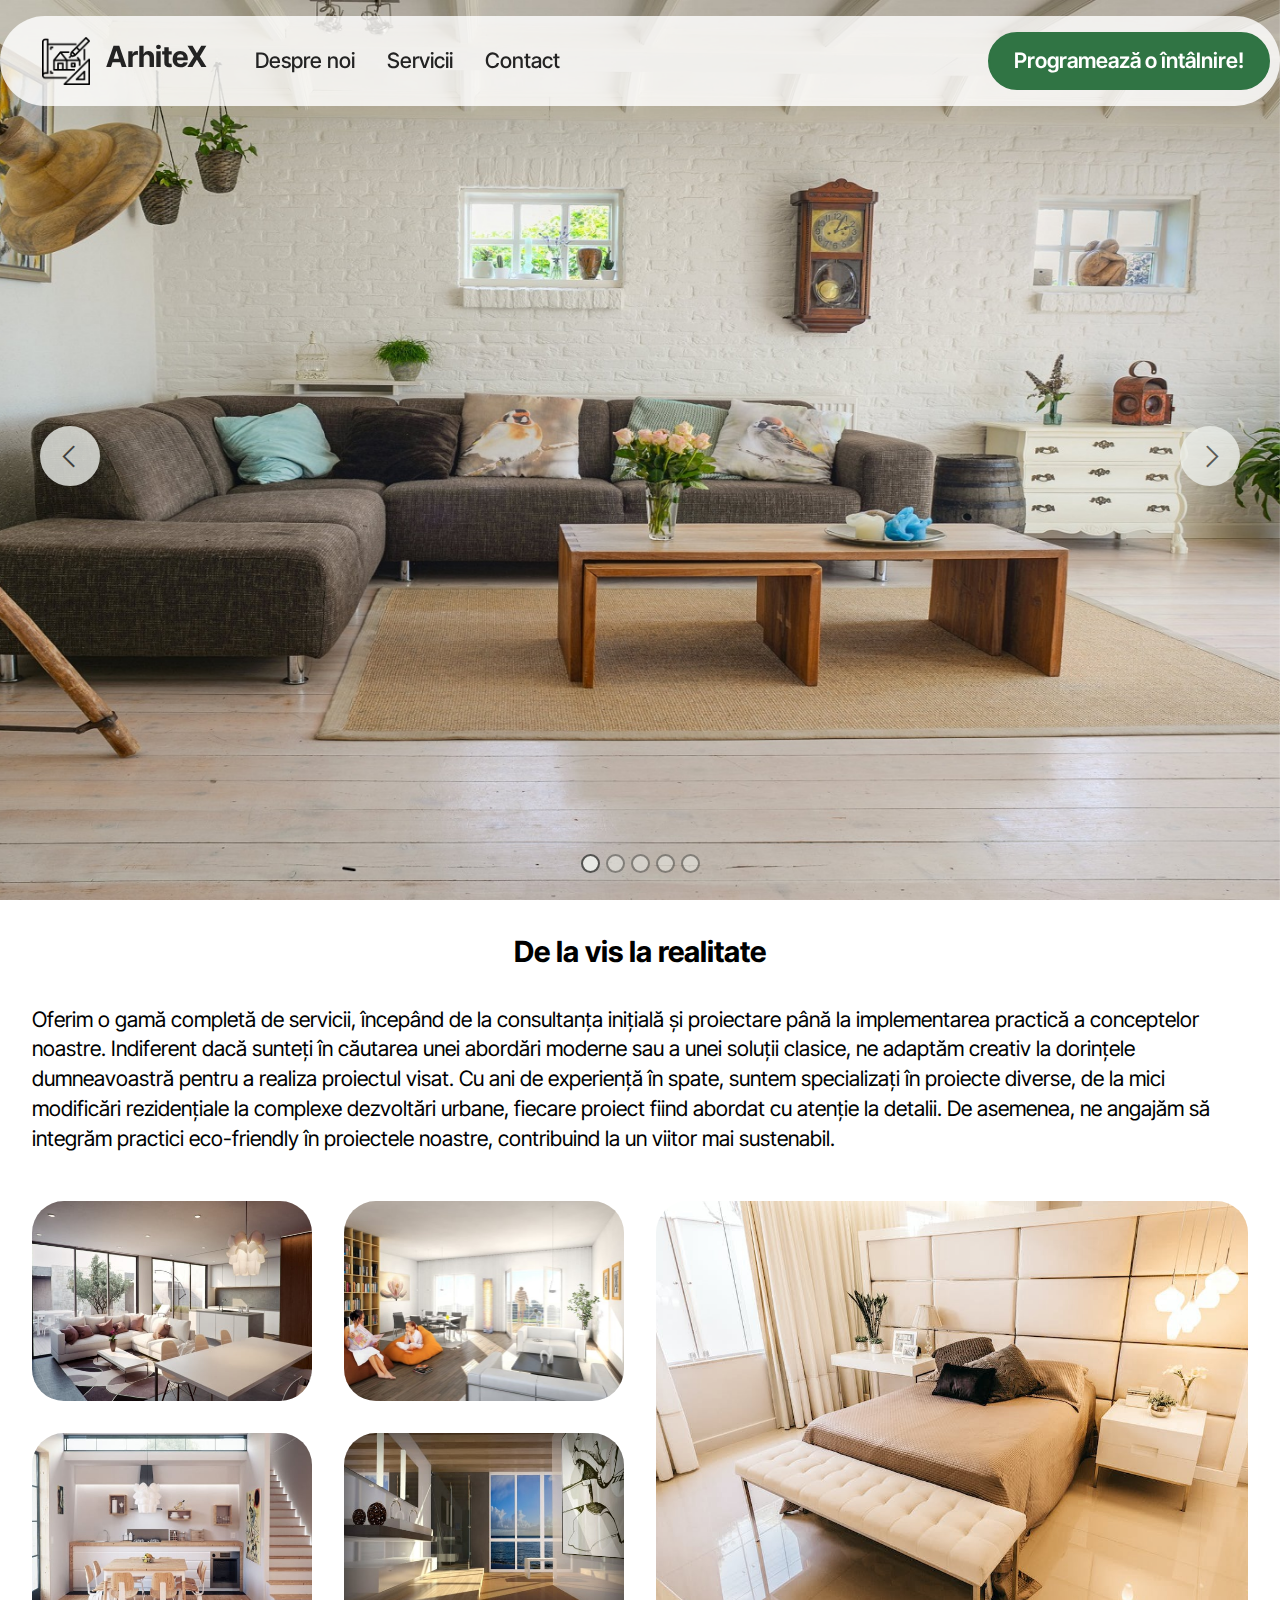
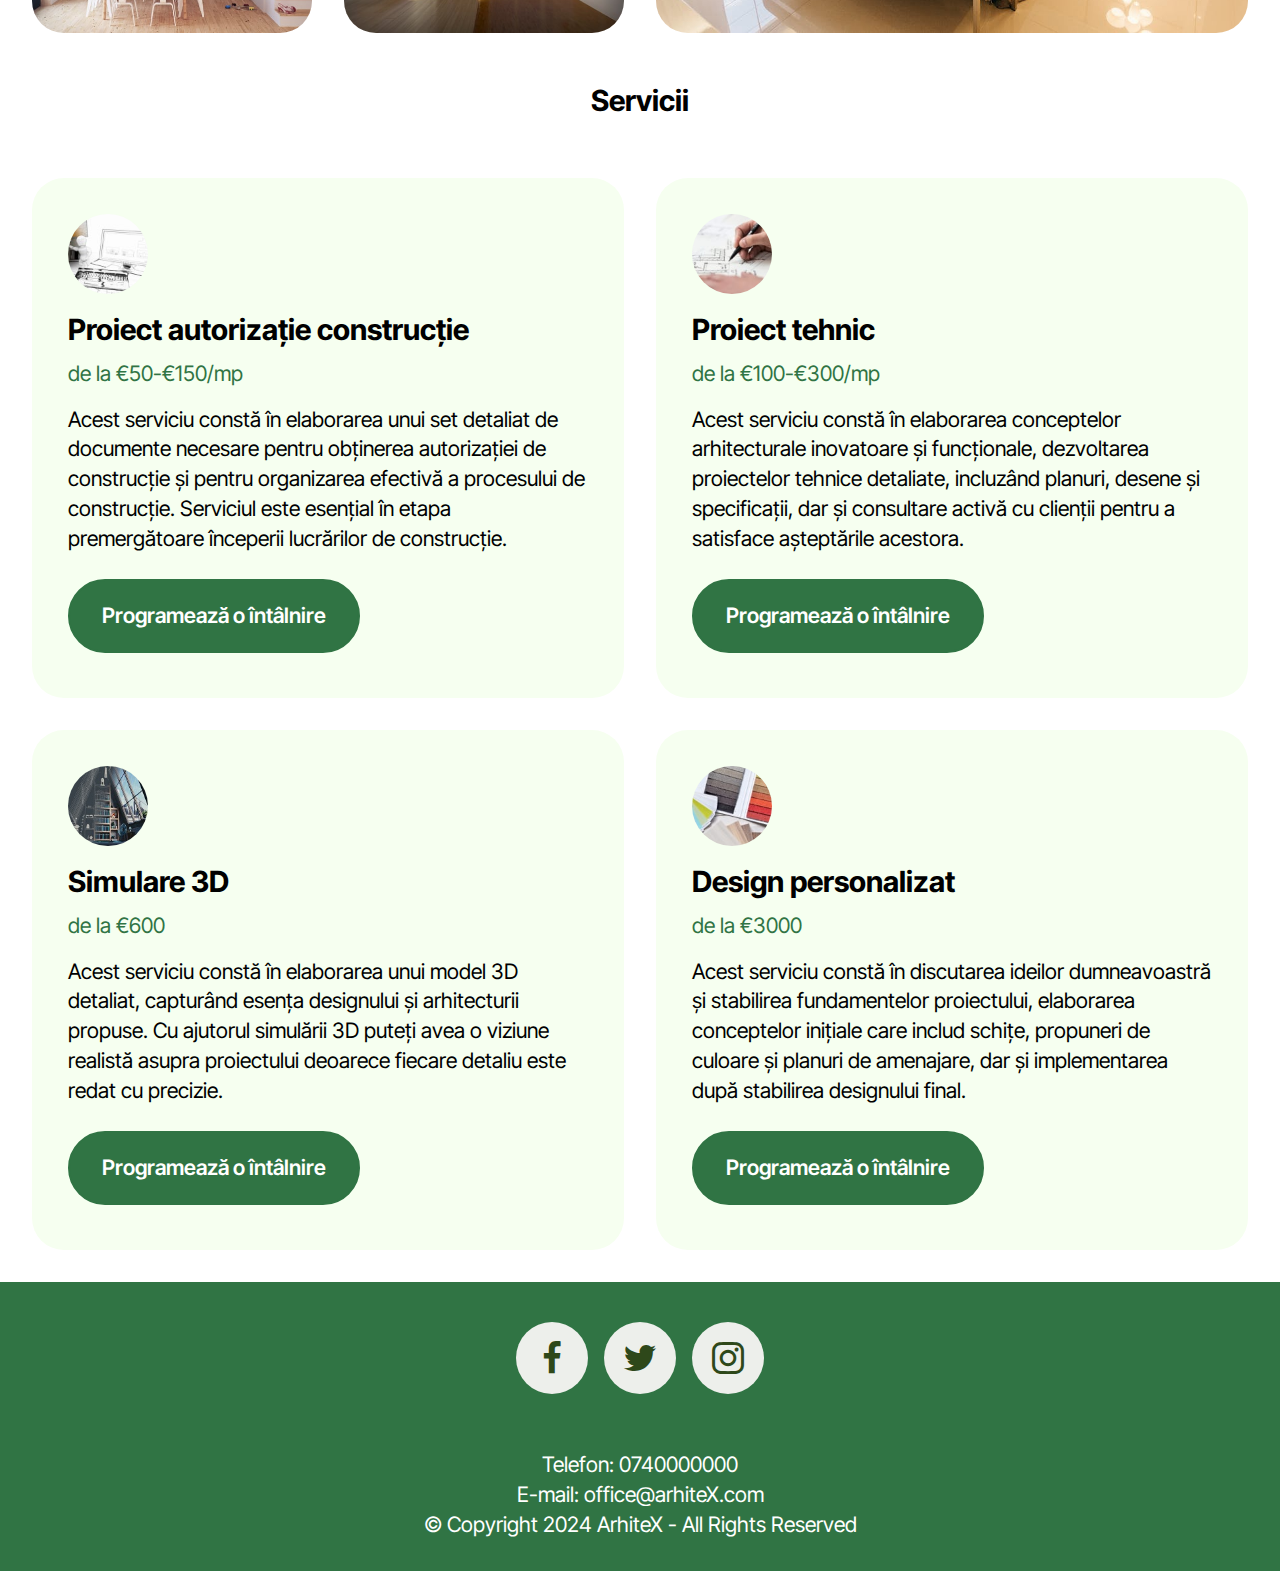
==== page1.html @ 1a8def07 "Prima versiune a site-ului" ====
<!DOCTYPE html>
<html lang="ro">
	<head>
		<meta charset="UTF-8" />
		<meta name="author" content="Păștină Patrisia-Alexia" />
		<meta
			name="keywords"
			content="arhitect, portofoliu profesional, portofoliu"
		/>
		<meta
			name="viewport"
			content="width=device-width, initial-scale=1, minimum-scale=1"
		/>

		<meta
			name="description"
			content="Descoperiți lumea frumuseții și inovației în arhitectură pe Arhitectura dincolo de linii. Explorează proiecte creative, idei inspirate și soluții de design captivante, realizate de arhitectul nostru, Alex Marin. Aici, arhitectura devine artă, iar spațiul devine o experiență. Alăturați-vă comunității noastre de pasionați de design și descoperiți o perspectivă unică asupra formei și funcției în lumea construită."
		/>

		<title>ArhiteX</title>
		<link
			rel="stylesheet"
			href="assets/web/assets/mobirise-icons2/mobirise2.css"
		/>
		<link rel="stylesheet" href="assets/bootstrap/css/bootstrap.min.css" />
		<link rel="stylesheet" href="assets/bootstrap/css/bootstrap-grid.min.css" />
		<link
			rel="stylesheet"
			href="assets/bootstrap/css/bootstrap-reboot.min.css"
		/>
		<link rel="stylesheet" href="assets/dropdown/css/style.css" />
		<link rel="stylesheet" href="assets/socicon/css/styles.css" />
		<link rel="stylesheet" href="assets/theme/css/style.css" />
		<link
			rel="preload"
			href="https://fonts.googleapis.com/css?family=Inter+Tight:100,200,300,400,500,600,700,800,900,100i,200i,300i,400i,500i,600i,700i,800i,900i&display=swap"
			as="style"
			onload="this.onload=null;this.rel='stylesheet'"
		/>
		<noscript
			><link
				rel="stylesheet"
				href="https://fonts.googleapis.com/css?family=Inter+Tight:100,200,300,400,500,600,700,800,900,100i,200i,300i,400i,500i,600i,700i,800i,900i&display=swap"
		/></noscript>
		<link
			rel="preload"
			as="style"
			href="assets/mobirise/css/mbr-additional.css?v=td6YtO"
		/>
		<link
			rel="stylesheet"
			href="assets/mobirise/css/mbr-additional.css?v=td6YtO"
			type="text/css"
		/>
	</head>
	<body>
		<div data-bs-version="5.1" class="menu menu1 cid-u19GZ7Nw1A" id="menu01-16">
			<nav class="navbar navbar-dropdown navbar-fixed-top navbar-expand-lg">
				<div class="container">
					<div class="navbar-brand">
						<span class="navbar-logo">
							<img
								src="assets/images/logo.png"
								alt="Logo cu o schiță"
								style="height: 3rem"
							/>
						</span>
						<div class="navbar-caption-wrap">
							<h1 class="navbar-caption text-black display-5">ArhiteX</h1>
						</div>
					</div>
					<button
						class="navbar-toggler"
						type="button"
						data-toggle="collapse"
						data-bs-toggle="collapse"
						data-target="#navbarSupportedContent"
						data-bs-target="#navbarSupportedContent"
						aria-expanded="false"
						aria-label="Toggle navigation"
					>
						<span class="hamburger">
							<span></span>
							<span></span>
							<span></span>
							<span></span>
						</span>
					</button>
					<div class="collapse navbar-collapse" id="navbarSupportedContent">
						<ul class="navbar-nav nav-dropdown" data-app-modern-menu="true">
							<li class="nav-item">
								<a
									class="nav-link link text-black text-primary display-4"
									href="index.html"
									aria-expanded="false"
									>Despre noi</a
								>
							</li>
							<li class="nav-item">
								<a
									class="nav-link link text-black text-primary display-4"
									href="page1.html"
									>Servicii</a
								>
							</li>
							<li class="nav-item">
								<a
									class="nav-link link text-black text-primary display-4"
									href="page2.html"
									>Contact</a
								>
							</li>
						</ul>

						<div class="navbar-buttons mbr-section-btn">
							<a class="btn btn-secondary display-4" href="page2.html#form02-1b"
								>Programează o întâlnire!</a
							>
						</div>
					</div>
				</div>
			</nav>
		</div>

		<div
			data-bs-version="5.1"
			class="slider3 cid-u1f6quH3f7 mbr-fullscreen"
			id="slider03-10"
		>
			<div
				class="carousel slide carousel-fade"
				id="u1pXbmtUQF"
				data-interval="6000"
				data-bs-interval="6000"
			>
				<ol class="carousel-indicators">
					<li
						data-slide-to="0"
						data-bs-slide-to="0"
						class="active"
						data-target="#u1pXbmtUQF"
						data-bs-target="#u1pXbmtUQF"
					></li>
					<li
						data-slide-to="1"
						data-bs-slide-to="1"
						data-target="#u1pXbmtUQF"
						data-bs-target="#u1pXbmtUQF"
					></li>
					<li
						data-slide-to="2"
						data-bs-slide-to="2"
						data-target="#u1pXbmtUQF"
						data-bs-target="#u1pXbmtUQF"
					></li>
					<li
						data-slide-to="3"
						data-bs-slide-to="3"
						data-target="#u1pXbmtUQF"
						data-bs-target="#u1pXbmtUQF"
					></li>
					<li
						data-slide-to="4"
						data-bs-slide-to="4"
						data-target="#u1pXbmtUQF"
						data-bs-target="#u1pXbmtUQF"
					></li>
				</ol>
				<div class="carousel-inner">
					<div class="carousel-item slider-image item active">
						<div class="item-wrapper">
							<img
								class="d-block w-100"
								src="assets/images/carusel.jpeg"
								alt="Living cu canapea și masă"
								data-slide-to="0"
								data-bs-slide-to="0"
							/>
						</div>
					</div>
					<div class="carousel-item slider-image item">
						<div class="item-wrapper">
							<img
								class="d-block w-100"
								src="assets/images/carusel1.jpg"
								alt="O cameră de zi cu mobilier de lemn, în stil minimalist"
								data-slide-to="1"
								data-bs-slide-to="1"
							/>
						</div>
					</div>
					<div class="carousel-item slider-image item">
						<div class="item-wrapper">
							<img
								class="d-block w-100"
								src="assets/images/carusel2.jpg"
								alt="O cameră în care este o masă înconjurată de scaune verzi"
								data-slide-to="2"
								data-bs-slide-to="2"
							/>
						</div>
					</div>
					<div class="carousel-item slider-image item">
						<div class="item-wrapper">
							<img
								class="d-block w-100"
								src="assets/images/carusel3.jpg"
								alt="Hol cu parchet din lemn și tablouri pe pereți"
								data-slide-to="3"
								data-bs-slide-to="3"
							/>
						</div>
					</div>
					<div class="carousel-item slider-image item">
						<div class="item-wrapper">
							<img
								class="d-block w-100"
								src="assets/images/carusel4.jpg"
								alt="Baie în stil minimalist cu cadă"
								data-slide-to="4"
								data-bs-slide-to="4"
							/>
						</div>
					</div>
				</div>
				<a
					class="carousel-control carousel-control-prev"
					role="button"
					data-slide="prev"
					data-bs-slide="prev"
					href="#u1pXbmtUQF"
				>
					<span
						class="mobi-mbri mobi-mbri-arrow-prev"
						aria-hidden="true"
					></span>
					<span class="sr-only visually-hidden">Previous</span>
				</a>
				<a
					class="carousel-control carousel-control-next"
					role="button"
					data-slide="next"
					data-bs-slide="next"
					href="#u1pXbmtUQF"
				>
					<span
						class="mobi-mbri mobi-mbri-arrow-next"
						aria-hidden="true"
					></span>
					<span class="sr-only visually-hidden">Next</span>
				</a>
			</div>
		</div>

		<section
			data-bs-version="5.1"
			class="article12 cid-u1h6NCMpJU"
			id="article12-12"
		>
			<div class="container">
				<div class="row justify-content-center">
					<div class="col-md-12 col-lg-12">
						<h2 class="mbr-section-title mbr-fonts-style mb-4 mt-0 display-5">
							<strong>De la vis la realitate</strong>
						</h2>

						<p class="mbr-text mbr-fonts-style display-7">
							Oferim o gamă completă de servicii, începând de la consultanța
							inițială și proiectare până la implementarea practică a
							conceptelor noastre. Indiferent dacă sunteți în căutarea unei
							abordări moderne sau a unei soluții clasice, ne adaptăm creativ la
							dorințele dumneavoastră pentru a realiza proiectul visat. Cu ani
							de experiență în spate, suntem specializați în proiecte diverse,
							de la mici modificări rezidențiale la complexe dezvoltări urbane,
							fiecare proiect fiind abordat cu atenție la detalii. De asemenea,
							ne angajăm să integrăm practici eco-friendly în proiectele
							noastre, contribuind la un viitor mai sustenabil.
						</p>
					</div>
				</div>
			</div>
		</section>

		<div
			data-bs-version="5.1"
			class="gallery05 cid-u1hCOB13tk"
			id="gallery05-1d"
		>
			<div class="container">
				<div class="row justify-content-center blockContent">
					<div class="col-12 col-lg-6">
						<div class="row">
							<div class="col-xs-12 col-sm-12 col-md-6 col-lg-6 active">
								<div class="item-wrapper">
									<div class="item-img">
										<img
											src="assets/images/galerie.jpg"
											alt="Living cu bucătărie open space, cu canapea în centru și geamuri mari"
											data-slide-to="0"
											data-bs-slide-to="0"
											class="smallImage"
										/>
									</div>
								</div>
							</div>
							<div class="col-md-6 col-xs-12 col-sm-12 col-lg-6">
								<div class="item-wrapper">
									<div class="item-img">
										<img
											src="assets/images/galerie1.jpg"
											alt="Cameră de zi cu canapea și bibliotecă"
											data-slide-to="1"
											data-bs-slide-to="1"
											class="smallImage"
										/>
									</div>
								</div>
							</div>
							<div class="col-xs-12 col-sm-12 col-md-6 col-lg-6">
								<div class="item-wrapper">
									<div class="item-img">
										<img
											src="assets/images/galerie2.jpg"
											alt="Bucătărie preponderentă din lemn, cu o masă în mijloc"
											data-slide-to="2"
											data-bs-slide-to="2"
											class="smallImage"
										/>
									</div>
								</div>
							</div>
							<div class="col-xs-12 col-sm-12 col-md-6 col-lg-6">
								<div class="item-wrapper">
									<div class="item-img">
										<img
											src="assets/images/galerie3.jpg"
											alt="Baie cu 2 chiuvete, duș și tablou pe perete"
											data-slide-to="3"
											data-bs-slide-to="3"
											class="smallImage"
										/>
									</div>
								</div>
							</div>
						</div>
					</div>
					<div class="col-12 col-lg-6">
						<div class="item-wrapper">
							<div class="item-img">
								<img
									class="w-100 largeImage"
									src="assets/images/galerie4.jpg"
									alt="Dormitor cu pat matrimonial, noptiere și banchetă"
									data-slide-to="3"
									data-bs-slide-to="3"
								/>
							</div>
						</div>
					</div>
				</div>
			</div>
		</div>

		<section
			data-bs-version="5.1"
			class="features026 cid-u1f7ZCguGO"
			id="features026-11"
		>
			<div class="container">
				<div class="row mb-5 justify-content-center">
					<div class="col-12 mb-0 content-head">
						<h2
							class="mbr-section-title mbr-fonts-style align-center display-5"
						>
							<strong>Servicii</strong>
						</h2>
					</div>
				</div>
				<div class="row">
					<div
						class="item features-without-image col-12 col-md-6 col-lg-6 item-mb"
					>
						<div class="item-wrapper">
							<div class="card-box align-left">
								<div class="img-wrapper mb-3">
									<img src="assets/images/servicii.jpg" alt="O schiță 3D" />
								</div>
								<h3 class="card-title mbr-fonts-style display-5">
									<strong>Proiect autorizație construcție</strong>
								</h3>
								<p class="price mbr-fonts-style display-7">de la €50-€150/mp</p>
								<p class="card-text mbr-fonts-style display-7">
									Acest serviciu constă în elaborarea unui set detaliat de
									documente necesare pentru obținerea autorizației de
									construcție și pentru organizarea efectivă a procesului de
									construcție. Serviciul este esențial în etapa premergătoare
									începerii lucrărilor de construcție.
								</p>
								<div class="mbr-section-btn mt-auto">
									<a
										class="btn btn-lg btn-secondary display-7"
										href="page2.html#form02-1b"
										>Programează o întâlnire</a
									>
								</div>
							</div>
						</div>
					</div>
					<div
						class="item features-without-image col-12 col-md-6 col-lg-6 item-mb"
					>
						<div class="item-wrapper">
							<div class="card-box align-left">
								<div class="img-wrapper mb-3">
									<img
										src="assets/images/servicii1.jpg"
										alt="Un desen arhitectural"
									/>
								</div>
								<h3 class="card-title mbr-fonts-style display-5">
									<strong>Proiect tehnic</strong>
								</h3>
								<p class="price mbr-fonts-style display-7">
									de la €100-€300/mp
								</p>
								<p class="card-text mbr-fonts-style display-7">
									Acest serviciu constă în elaborarea conceptelor arhitecturale
									inovatoare și funcționale, dezvoltarea proiectelor tehnice
									detaliate, incluzând planuri, desene și specificații, dar și
									consultare activă cu clienții pentru a satisface așteptările
									acestora.
								</p>
								<div class="mbr-section-btn mt-auto">
									<a
										class="btn btn-lg btn-secondary display-7"
										href="page2.html#form02-1b"
										>Programează o întâlnire</a
									>
								</div>
							</div>
						</div>
					</div>
					<div
						class="item features-without-image col-12 col-md-6 col-lg-6 item-mb"
					>
						<div class="item-wrapper">
							<div class="card-box align-left">
								<div class="img-wrapper mb-3">
									<img
										src="assets/images/servicii2.jpg"
										alt="Cameră proiectată 3D"
									/>
								</div>
								<h3 class="card-title mbr-fonts-style display-5">
									<strong>Simulare 3D</strong>
								</h3>
								<p class="price mbr-fonts-style display-7">de la €600</p>
								<p class="card-text mbr-fonts-style display-7">
									Acest serviciu constă în elaborarea unui model 3D detaliat,
									capturând esența designului și arhitecturii propuse. Cu
									ajutorul simulării 3D puteți avea o viziune realistă asupra
									proiectului deoarece fiecare detaliu este redat cu precizie.
								</p>
								<div class="mbr-section-btn mt-auto">
									<a
										class="btn btn-lg btn-secondary display-7"
										href="page2.html#form02-1b"
										>Programează o întâlnire</a
									>
								</div>
							</div>
						</div>
					</div>
					<div
						class="item features-without-image col-12 col-md-6 col-lg-6 item-mb"
					>
						<div class="item-wrapper">
							<div class="card-box align-left">
								<div class="img-wrapper mb-3">
									<img
										src="assets/images/servicii3.jpg"
										alt="Un paletar de culori"
									/>
								</div>
								<h3 class="card-title mbr-fonts-style display-5">
									<strong>Design personalizat</strong>
								</h3>
								<p class="price mbr-fonts-style display-7">de la €3000</p>
								<p class="card-text mbr-fonts-style display-7">
									Acest serviciu constă în discutarea ideilor dumneavoastră și
									stabilirea fundamentelor proiectului, elaborarea conceptelor
									inițiale care includ schițe, propuneri de culoare și planuri
									de amenajare, dar și implementarea după stabilirea designului
									final.
								</p>
								<div class="mbr-section-btn mt-auto">
									<a
										class="btn btn-lg btn-secondary display-7"
										href="page2.html#form02-1b"
										>Programează o întâlnire</a
									>
								</div>
							</div>
						</div>
					</div>
				</div>
			</div>
		</section>

		<div data-bs-version="5.1" class="footer3 cid-u1hlueOngD" id="footer03-15">
			<div class="container">
				<div class="row">
					<div class="col-12 mt-4">
						<div class="social-row">
							<div class="soc-item">
								<a href="https://www.facebook.com/" target="_blank">
									<span
										class="mbr-iconfont display-7 socicon-facebook socicon"
									></span>
								</a>
							</div>
							<div class="soc-item">
								<a href="https://twitter.com/" target="_blank">
									<span class="mbr-iconfont socicon-twitter socicon"></span>
								</a>
							</div>
							<div class="soc-item">
								<a href="https://www.instagram.com/" target="_blank">
									<span class="mbr-iconfont socicon-instagram socicon"></span>
								</a>
							</div>
						</div>
					</div>
					<div class="col-12 mt-5">
						<p class="mbr-fonts-style copyright display-7">
							Telefon: 0740000000
							<br />
							E-mail: office@arhiteX.com
							<br />
							© Copyright 2024 ArhiteX - All Rights Reserved
						</p>
					</div>
				</div>
			</div>
		</div>

		<script src="assets/bootstrap/js/bootstrap.bundle.min.js"></script>
		<script src="assets/smoothscroll/smooth-scroll.js"></script>
		<script src="assets/ytplayer/index.js"></script>
		<script src="assets/dropdown/js/navbar-dropdown.js"></script>
		<script src="assets/theme/js/script.js"></script>
	</body>
</html>
---- assets/web/assets/mobirise-icons2/mobirise2.css ----
@font-face {
  font-family: 'Moririse2';
  font-display: swap;
  src:  url('mobirise2.eot?f2bix4');
  src:  url('mobirise2.eot?f2bix4#iefix') format('embedded-opentype'),
    url('mobirise2.ttf?f2bix4') format('truetype'),
    url('mobirise2.woff?f2bix4') format('woff'),
    url('mobirise2.svg?f2bix4#mobirise2') format('svg');
  font-weight: normal;
  font-style: normal;
}

[class^="mobi-"], [class*=" mobi-"] {
  /* use !important to prevent issues with browser extensions that change fonts */
  font-family: 'Moririse2' !important;
  speak: none;
  font-style: normal;
  font-weight: normal;
  font-variant: normal;
  text-transform: none;
  line-height: 1;

  /* Better Font Rendering =========== */
  -webkit-font-smoothing: antialiased;
  -moz-osx-font-smoothing: grayscale;
}

.mobi-mbri-add-submenu:before {
  content: "\e900";
}
.mobi-mbri-alert:before {
  content: "\e901";
}
.mobi-mbri-align-center:before {
  content: "\e902";
}
.mobi-mbri-align-justify:before {
  content: "\e903";
}
.mobi-mbri-align-left:before {
  content: "\e904";
}
.mobi-mbri-align-right:before {
  content: "\e905";
}
.mobi-mbri-android:before {
  content: "\e906";
}
.mobi-mbri-apple:before {
  content: "\e907";
}
.mobi-mbri-arrow-down:before {
  content: "\e908";
}
.mobi-mbri-arrow-next:before {
  content: "\e909";
}
.mobi-mbri-arrow-prev:before {
  content: "\e90a";
}
.mobi-mbri-arrow-up:before {
  content: "\e90b";
}
.mobi-mbri-bold:before {
  content: "\e90c";
}
.mobi-mbri-bookmark:before {
  content: "\e90d";
}
.mobi-mbri-bootstrap:before {
  content: "\e90e";
}
.mobi-mbri-briefcase:before {
  content: "\e90f";
}
.mobi-mbri-browse:before {
  content: "\e910";
}
.mobi-mbri-bulleted-list:before {
  content: "\e911";
}
.mobi-mbri-calendar:before {
  content: "\e912";
}
.mobi-mbri-camera:before {
  content: "\e913";
}
.mobi-mbri-cart-add:before {
  content: "\e914";
}
.mobi-mbri-cart-full:before {
  content: "\e915";
}
.mobi-mbri-cash:before {
  content: "\e916";
}
.mobi-mbri-change-style:before {
  content: "\e917";
}
.mobi-mbri-chat:before {
  content: "\e918";
}
.mobi-mbri-clock:before {
  content: "\e919";
}
.mobi-mbri-close:before {
  content: "\e91a";
}
.mobi-mbri-cloud:before {
  content: "\e91b";
}
.mobi-mbri-code:before {
  content: "\e91c";
}
.mobi-mbri-contact-form:before {
  content: "\e91d";
}
.mobi-mbri-credit-card:before {
  content: "\e91e";
}
.mobi-mbri-cursor-click:before {
  content: "\e91f";
}
.mobi-mbri-cust-feedback:before {
  content: "\e920";
}
.mobi-mbri-database:before {
  content: "\e921";
}
.mobi-mbri-delivery:before {
  content: "\e922";
}
.mobi-mbri-desktop:before {
  content: "\e923";
}
.mobi-mbri-devices:before {
  content: "\e924";
}
.mobi-mbri-down:before {
  content: "\e925";
}
.mobi-mbri-download-2:before {
  content: "\e926";
}
.mobi-mbri-download:before {
  content: "\e927";
}
.mobi-mbri-drag-n-drop-2:before {
  content: "\e928";
}
.mobi-mbri-drag-n-drop:before {
  content: "\e929";
}
.mobi-mbri-edit-2:before {
  content: "\e92a";
}
.mobi-mbri-edit:before {
  content: "\e92b";
}
.mobi-mbri-error:before {
  content: "\e92c";
}
.mobi-mbri-extension:before {
  content: "\e92d";
}
.mobi-mbri-features:before {
  content: "\e92e";
}
.mobi-mbri-file:before {
  content: "\e92f";
}
.mobi-mbri-flag:before {
  content: "\e930";
}
.mobi-mbri-folder:before {
  content: "\e931";
}
.mobi-mbri-gift:before {
  content: "\e932";
}
.mobi-mbri-github:before {
  content: "\e933";
}
.mobi-mbri-globe-2:before {
  content: "\e934";
}
.mobi-mbri-globe:before {
  content: "\e935";
}
.mobi-mbri-growing-chart:before {
  content: "\e936";
}
.mobi-mbri-hearth:before {
  content: "\e937";
}
.mobi-mbri-help:before {
  content: "\e938";
}
.mobi-mbri-home:before {
  content: "\e939";
}
.mobi-mbri-hot-cup:before {
  content: "\e93a";
}
.mobi-mbri-idea:before {
  content: "\e93b";
}
.mobi-mbri-image-gallery:before {
  content: "\e93c";
}
.mobi-mbri-image-slider:before {
  content: "\e93d";
}
.mobi-mbri-info:before {
  content: "\e93e";
}
.mobi-mbri-italic:before {
  content: "\e93f";
}
.mobi-mbri-key:before {
  content: "\e940";
}
.mobi-mbri-laptop:before {
  content: "\e941";
}
.mobi-mbri-layers:before {
  content: "\e942";
}
.mobi-mbri-left-right:before {
  content: "\e943";
}
.mobi-mbri-left:before {
  content: "\e944";
}
.mobi-mbri-letter:before {
  content: "\e945";
}
.mobi-mbri-like:before {
  content: "\e946";
}
.mobi-mbri-link:before {
  content: "\e947";
}
.mobi-mbri-lock:before {
  content: "\e948";
}
.mobi-mbri-login:before {
  content: "\e949";
}
.mobi-mbri-logout:before {
  content: "\e94a";
}
.mobi-mbri-magic-stick:before {
  content: "\e94b";
}
.mobi-mbri-map-pin:before {
  content: "\e94c";
}
.mobi-mbri-menu:before {
  content: "\e94d";
}
.mobi-mbri-mobile-2:before {
  content: "\e94e";
}
.mobi-mbri-mobile-horizontal:before {
  content: "\e94f";
}
.mobi-mbri-mobile:before {
  content: "\e950";
}
.mobi-mbri-mobirise:before {
  content: "\e951";
}
.mobi-mbri-more-horizontal:before {
  content: "\e952";
}
.mobi-mbri-more-vertical:before {
  content: "\e953";
}
.mobi-mbri-music:before {
  content: "\e954";
}
.mobi-mbri-new-file:before {
  content: "\e955";
}
.mobi-mbri-numbered-list:before {
  content: "\e956";
}
.mobi-mbri-opened-folder:before {
  content: "\e957";
}
.mobi-mbri-pages:before {
  content: "\e958";
}
.mobi-mbri-paper-plane:before {
  content: "\e959";
}
.mobi-mbri-paperclip:before {
  content: "\e95a";
}
.mobi-mbri-phone:before {
  content: "\e95b";
}
.mobi-mbri-photo:before {
  content: "\e95c";
}
.mobi-mbri-photos:before {
  content: "\e95d";
}
.mobi-mbri-pin:before {
  content: "\e95e";
}
.mobi-mbri-play:before {
  content: "\e95f";
}
.mobi-mbri-plus:before {
  content: "\e960";
}
.mobi-mbri-preview:before {
  content: "\e961";
}
.mobi-mbri-print:before {
  content: "\e962";
}
.mobi-mbri-protect:before {
  content: "\e963";
}
.mobi-mbri-question:before {
  content: "\e964";
}
.mobi-mbri-quote-left:before {
  content: "\e965";
}
.mobi-mbri-quote-right:before {
  content: "\e966";
}
.mobi-mbri-redo:before {
  content: "\e967";
}
.mobi-mbri-refresh:before {
  content: "\e968";
}
.mobi-mbri-responsive-2:before {
  content: "\e969";
}
.mobi-mbri-responsive:before {
  content: "\e96a";
}
.mobi-mbri-right:before {
  content: "\e96b";
}
.mobi-mbri-rocket:before {
  content: "\e96c";
}
.mobi-mbri-sad-face:before {
  content: "\e96d";
}
.mobi-mbri-sale:before {
  content: "\e96e";
}
.mobi-mbri-save:before {
  content: "\e96f";
}
.mobi-mbri-search:before {
  content: "\e970";
}
.mobi-mbri-setting-2:before {
  content: "\e971";
}
.mobi-mbri-setting-3:before {
  content: "\e972";
}
.mobi-mbri-setting:before {
  content: "\e973";
}
.mobi-mbri-share:before {
  content: "\e974";
}
.mobi-mbri-shopping-bag:before {
  content: "\e975";
}
.mobi-mbri-shopping-basket:before {
  content: "\e976";
}
.mobi-mbri-shopping-cart:before {
  content: "\e977";
}
.mobi-mbri-sites:before {
  content: "\e978";
}
.mobi-mbri-smile-face:before {
  content: "\e979";
}
.mobi-mbri-speed:before {
  content: "\e97a";
}
.mobi-mbri-star:before {
  content: "\e97b";
}
.mobi-mbri-success:before {
  content: "\e97c";
}
.mobi-mbri-sun:before {
  content: "\e97d";
}
.mobi-mbri-sun2:before {
  content: "\e97e";
}
.mobi-mbri-tablet-vertical:before {
  content: "\e97f";
}
.mobi-mbri-tablet:before {
  content: "\e980";
}
.mobi-mbri-target:before {
  content: "\e981";
}
.mobi-mbri-timer:before {
  content: "\e982";
}
.mobi-mbri-to-ftp:before {
  content: "\e983";
}
.mobi-mbri-to-local-drive:before {
  content: "\e984";
}
.mobi-mbri-touch-swipe:before {
  content: "\e985";
}
.mobi-mbri-touch:before {
  content: "\e986";
}
.mobi-mbri-trash:before {
  content: "\e987";
}
.mobi-mbri-underline:before {
  content: "\e988";
}
.mobi-mbri-undo:before {
  content: "\e989";
}
.mobi-mbri-unlink:before {
  content: "\e98a";
}
.mobi-mbri-unlock:before {
  content: "\e98b";
}
.mobi-mbri-up-down:before {
  content: "\e98c";
}
.mobi-mbri-up:before {
  content: "\e98d";
}
.mobi-mbri-update:before {
  content: "\e98e";
}
.mobi-mbri-upload-2:before {
  content: "\e98f";
}
.mobi-mbri-upload:before {
  content: "\e990";
}
.mobi-mbri-user-2:before {
  content: "\e991";
}
.mobi-mbri-user:before {
  content: "\e992";
}
.mobi-mbri-users:before {
  content: "\e993";
}
.mobi-mbri-video-play:before {
  content: "\e994";
}
.mobi-mbri-video:before {
  content: "\e995";
}
.mobi-mbri-watch:before {
  content: "\e996";
}
.mobi-mbri-website-theme-2:before {
  content: "\e997";
}
.mobi-mbri-website-theme:before {
  content: "\e998";
}
.mobi-mbri-wifi:before {
  content: "\e999";
}
.mobi-mbri-windows:before {
  content: "\e99a";
}
.mobi-mbri-zoom-in:before {
  content: "\e99b";
}
.mobi-mbri-zoom-out:before {
  content: "\e99c";
}
---- assets/dropdown/css/style.css ----
.navbar-dropdown {
  left: 0;
  padding: 0;
  position: absolute;
  right: 0;
  top: 0;
  transition: all 0.45s ease;
  z-index: 1030;
  background: #282828; }
  .navbar-dropdown .navbar-logo {
    margin-right: 0.8rem;
    transition: margin 0.3s ease-in-out;
    vertical-align: middle; }
    .navbar-dropdown .navbar-logo img {
      height: 3.125rem;
      transition: all 0.3s ease-in-out; }
    .navbar-dropdown .navbar-logo.mbr-iconfont {
      font-size: 3.125rem;
      line-height: 3.125rem; }
  .navbar-dropdown .navbar-caption {
    font-weight: 700;
    white-space: normal;
    vertical-align: -4px;
    line-height: 3.125rem !important; }
    .navbar-dropdown .navbar-caption, .navbar-dropdown .navbar-caption:hover {
      color: inherit;
      text-decoration: none; }
  .navbar-dropdown .mbr-iconfont + .navbar-caption {
    vertical-align: -1px; }
  .navbar-dropdown.navbar-fixed-top {
    position: fixed; }
  .navbar-dropdown .navbar-brand span {
    vertical-align: -4px; }
  .navbar-dropdown.bg-color.transparent {
    background: none; }
  .navbar-dropdown.navbar-short .navbar-brand {
    padding: 0.625rem 0; }
    .navbar-dropdown.navbar-short .navbar-brand span {
      vertical-align: -1px; }
  .navbar-dropdown.navbar-short .navbar-caption {
    line-height: 2.375rem !important;
    vertical-align: -2px; }
  .navbar-dropdown.navbar-short .navbar-logo {
    margin-right: 0.5rem; }
    .navbar-dropdown.navbar-short .navbar-logo img {
      height: 2.375rem; }
    .navbar-dropdown.navbar-short .navbar-logo.mbr-iconfont {
      font-size: 2.375rem;
      line-height: 2.375rem; }
  .navbar-dropdown.navbar-short .mbr-table-cell {
    height: 3.625rem; }
  .navbar-dropdown .navbar-close {
    left: 0.6875rem;
    position: fixed;
    top: 0.75rem;
    z-index: 1000; }
  .navbar-dropdown .hamburger-icon {
    content: "";
    display: inline-block;
    vertical-align: middle;
    width: 16px;
    -webkit-box-shadow: 0 -6px 0 1px #282828,0 0 0 1px #282828,0 6px 0 1px #282828;
    -moz-box-shadow: 0 -6px 0 1px #282828,0 0 0 1px #282828,0 6px 0 1px #282828;
    box-shadow: 0 -6px 0 1px #282828,0 0 0 1px #282828,0 6px 0 1px #282828; }

.dropdown-menu .dropdown-toggle[data-toggle="dropdown-submenu"]::after {
  border-bottom: 0.35em solid transparent;
  border-left: 0.35em solid;
  border-right: 0;
  border-top: 0.35em solid transparent;
  margin-left: 0.3rem; }

.dropdown-menu .dropdown-item:focus {
  outline: 0; }

.nav-dropdown {
  font-size: 0.75rem;
  font-weight: 500;
  height: auto !important; }
  .nav-dropdown .nav-btn {
    padding-left: 1rem; }
  .nav-dropdown .link {
    margin: .667em 1.667em;
    font-weight: 500;
    padding: 0;
    transition: color .2s ease-in-out; }
    .nav-dropdown .link.dropdown-toggle {
      margin-right: 2.583em; }
      .nav-dropdown .link.dropdown-toggle::after {
        margin-left: .25rem;
        border-top: 0.35em solid;
        border-right: 0.35em solid transparent;
        border-left: 0.35em solid transparent;
        border-bottom: 0; }
      .nav-dropdown .link.dropdown-toggle[aria-expanded="true"] {
        margin: 0;
        padding: 0.667em 3.263em  0.667em 1.667em; }
  .nav-dropdown .link::after,
  .nav-dropdown .dropdown-item::after {
    color: inherit; }
  .nav-dropdown .btn {
    font-size: 0.75rem;
    font-weight: 700;
    letter-spacing: 0;
    margin-bottom: 0;
    padding-left: 1.25rem;
    padding-right: 1.25rem; }
  .nav-dropdown .dropdown-menu {
    border-radius: 0;
    border: 0;
    left: 0;
    margin: 0;
    padding-bottom: 1.25rem;
    padding-top: 1.25rem;
    position: relative; }
  .nav-dropdown .dropdown-submenu {
    margin-left: 0.125rem;
    top: 0; }
  .nav-dropdown .dropdown-item {
    font-weight: 500;
    line-height: 2;
    padding: 0.3846em 4.615em 0.3846em 1.5385em;
    position: relative;
    transition: color .2s ease-in-out, background-color .2s ease-in-out; }
    .nav-dropdown .dropdown-item::after {
      margin-top: -0.3077em;
      position: absolute;
      right: 1.1538em;
      top: 50%; }
    .nav-dropdown .dropdown-item:focus, .nav-dropdown .dropdown-item:hover {
      background: none; }

@media (max-width: 767px) {
  .nav-dropdown.navbar-toggleable-sm {
    bottom: 0;
    display: none;
    left: 0;
    overflow-x: hidden;
    position: fixed;
    top: 0;
    transform: translateX(-100%);
    -ms-transform: translateX(-100%);
    -webkit-transform: translateX(-100%);
    width: 18.75rem;
    z-index: 999; } }
.nav-dropdown.navbar-toggleable-xl {
  bottom: 0;
  display: none;
  left: 0;
  overflow-x: hidden;
  position: fixed;
  top: 0;
  transform: translateX(-100%);
  -ms-transform: translateX(-100%);
  -webkit-transform: translateX(-100%);
  width: 18.75rem;
  z-index: 999; }

.nav-dropdown-sm {
  display: block !important;
  overflow-x: hidden;
  overflow: auto;
  padding-top: 3.875rem; }
  .nav-dropdown-sm::after {
    content: "";
    display: block;
    height: 3rem;
    width: 100%; }
  .nav-dropdown-sm.collapse.in ~ .navbar-close {
    display: block !important; }
  .nav-dropdown-sm.collapsing, .nav-dropdown-sm.collapse.in {
    transform: translateX(0);
    -ms-transform: translateX(0);
    -webkit-transform: translateX(0);
    transition: all 0.25s ease-out;
    -webkit-transition: all 0.25s ease-out;
    background: #282828; }
  .nav-dropdown-sm.collapsing[aria-expanded="false"] {
    transform: translateX(-100%);
    -ms-transform: translateX(-100%);
    -webkit-transform: translateX(-100%); }
  .nav-dropdown-sm .nav-item {
    display: block;
    margin-left: 0 !important;
    padding-left: 0; }
  .nav-dropdown-sm .link,
  .nav-dropdown-sm .dropdown-item {
    border-top: 1px dotted rgba(255, 255, 255, 0.1);
    font-size: 0.8125rem;
    line-height: 1.6;
    margin: 0 !important;
    padding: 0.875rem 2.4rem 0.875rem 1.5625rem !important;
    position: relative;
    white-space: normal; }
    .nav-dropdown-sm .link:focus, .nav-dropdown-sm .link:hover,
    .nav-dropdown-sm .dropdown-item:focus,
    .nav-dropdown-sm .dropdown-item:hover {
      background: rgba(0, 0, 0, 0.2) !important;
      color: #c0a375; }
  .nav-dropdown-sm .nav-btn {
    position: relative;
    padding: 1.5625rem 1.5625rem 0 1.5625rem; }
    .nav-dropdown-sm .nav-btn::before {
      border-top: 1px dotted rgba(255, 255, 255, 0.1);
      content: "";
      left: 0;
      position: absolute;
      top: 0;
      width: 100%; }
    .nav-dropdown-sm .nav-btn + .nav-btn {
      padding-top: 0.625rem; }
      .nav-dropdown-sm .nav-btn + .nav-btn::before {
        display: none; }
  .nav-dropdown-sm .btn {
    padding: 0.625rem 0; }
  .nav-dropdown-sm .dropdown-toggle[data-toggle="dropdown-submenu"]::after {
    margin-left: .25rem;
    border-top: 0.35em solid;
    border-right: 0.35em solid transparent;
    border-left: 0.35em solid transparent;
    border-bottom: 0; }
  .nav-dropdown-sm .dropdown-toggle[data-toggle="dropdown-submenu"][aria-expanded="true"]::after {
    border-top: 0;
    border-right: 0.35em solid transparent;
    border-left: 0.35em solid transparent;
    border-bottom: 0.35em solid; }
  .nav-dropdown-sm .dropdown-menu {
    margin: 0;
    padding: 0;
    position: relative;
    top: 0;
    left: 0;
    width: 100%;
    border: 0;
    float: none;
    border-radius: 0;
    background: none; }
  .nav-dropdown-sm .dropdown-submenu {
    left: 100%;
    margin-left: 0.125rem;
    margin-top: -1.25rem;
    top: 0; }

.navbar-toggleable-sm .nav-dropdown .dropdown-menu {
  position: absolute; }

.navbar-toggleable-sm .nav-dropdown .dropdown-submenu {
  left: 100%;
  margin-left: 0.125rem;
  margin-top: -1.25rem;
  top: 0; }

.navbar-toggleable-sm.opened .nav-dropdown .dropdown-menu {
  position: relative; }

.navbar-toggleable-sm.opened .nav-dropdown .dropdown-submenu {
  left: 0;
  margin-left: 00rem;
  margin-top: 0rem;
  top: 0; }

.is-builder .nav-dropdown.collapsing {
  transition: none !important; }
---- assets/socicon/css/styles.css ----
@charset "UTF-8";

@font-face {
  font-family: 'Socicon';
  src:  url('../fonts/socicon.eot');
  src:  url('../fonts/socicon.eot?#iefix') format('embedded-opentype'),
    url('../fonts/socicon.woff2') format('woff2'),
    url('../fonts/socicon.ttf') format('truetype'),
    url('../fonts/socicon.woff') format('woff'),
    url('../fonts/socicon.svg#socicon') format('svg');
  font-weight: normal;
  font-style: normal;
  font-display: swap;
}

[data-icon]:before {
  font-family: "socicon" !important;
  content: attr(data-icon);
  font-style: normal !important;
  font-weight: normal !important;
  font-variant: normal !important;
  text-transform: none !important;
  speak: none;
  line-height: 1;
  -webkit-font-smoothing: antialiased;
  -moz-osx-font-smoothing: grayscale;
}

[class^="socicon-"], [class*=" socicon-"] {
  /* use !important to prevent issues with browser extensions that change fonts */
  font-family: 'Socicon' !important;
  speak: none;
  font-style: normal;
  font-weight: normal;
  font-variant: normal;
  text-transform: none;
  line-height: 1;

  /* Better Font Rendering =========== */
  -webkit-font-smoothing: antialiased;
  -moz-osx-font-smoothing: grayscale;
}

.socicon-eitaa:before {
  content: "\e97c";
}
.socicon-soroush:before {
  content: "\e97d";
}
.socicon-bale:before {
  content: "\e97e";
}
.socicon-zazzle:before {
  content: "\e97b";
}
.socicon-society6:before {
  content: "\e97a";
}
.socicon-redbubble:before {
  content: "\e979";
}
.socicon-avvo:before {
  content: "\e978";
}
.socicon-stitcher:before {
  content: "\e977";
}
.socicon-googlehangouts:before {
  content: "\e974";
}
.socicon-dlive:before {
  content: "\e975";
}
.socicon-vsco:before {
  content: "\e976";
}
.socicon-flipboard:before {
  content: "\e973";
}
.socicon-ubuntu:before {
  content: "\e958";
}
.socicon-artstation:before {
  content: "\e959";
}
.socicon-invision:before {
  content: "\e95a";
}
.socicon-torial:before {
  content: "\e95b";
}
.socicon-collectorz:before {
  content: "\e95c";
}
.socicon-seenthis:before {
  content: "\e95d";
}
.socicon-googleplaymusic:before {
  content: "\e95e";
}
.socicon-debian:before {
  content: "\e95f";
}
.socicon-filmfreeway:before {
  content: "\e960";
}
.socicon-gnome:before {
  content: "\e961";
}
.socicon-itchio:before {
  content: "\e962";
}
.socicon-jamendo:before {
  content: "\e963";
}
.socicon-mix:before {
  content: "\e964";
}
.socicon-sharepoint:before {
  content: "\e965";
}
.socicon-tinder:before {
  content: "\e966";
}
.socicon-windguru:before {
  content: "\e967";
}
.socicon-cdbaby:before {
  content: "\e968";
}
.socicon-elementaryos:before {
  content: "\e969";
}
.socicon-stage32:before {
  content: "\e96a";
}
.socicon-tiktok:before {
  content: "\e96b";
}
.socicon-gitter:before {
  content: "\e96c";
}
.socicon-letterboxd:before {
  content: "\e96d";
}
.socicon-threema:before {
  content: "\e96e";
}
.socicon-splice:before {
  content: "\e96f";
}
.socicon-metapop:before {
  content: "\e970";
}
.socicon-naver:before {
  content: "\e971";
}
.socicon-remote:before {
  content: "\e972";
}
.socicon-internet:before {
  content: "\e957";
}
.socicon-moddb:before {
  content: "\e94b";
}
.socicon-indiedb:before {
  content: "\e94c";
}
.socicon-traxsource:before {
  content: "\e94d";
}
.socicon-gamefor:before {
  content: "\e94e";
}
.socicon-pixiv:before {
  content: "\e94f";
}
.socicon-myanimelist:before {
  content: "\e950";
}
.socicon-blackberry:before {
  content: "\e951";
}
.socicon-wickr:before {
  content: "\e952";
}
.socicon-spip:before {
  content: "\e953";
}
.socicon-napster:before {
  content: "\e954";
}
.socicon-beatport:before {
  content: "\e955";
}
.socicon-hackerone:before {
  content: "\e956";
}
.socicon-hackernews:before {
  content: "\e946";
}
.socicon-smashwords:before {
  content: "\e947";
}
.socicon-kobo:before {
  content: "\e948";
}
.socicon-bookbub:before {
  content: "\e949";
}
.socicon-mailru:before {
  content: "\e94a";
}
.socicon-gitlab:before {
  content: "\e945";
}
.socicon-instructables:before {
  content: "\e944";
}
.socicon-portfolio:before {
  content: "\e943";
}
.socicon-codered:before {
  content: "\e940";
}
.socicon-origin:before {
  content: "\e941";
}
.socicon-nextdoor:before {
  content: "\e942";
}
.socicon-udemy:before {
  content: "\e93f";
}
.socicon-livemaster:before {
  content: "\e93e";
}
.socicon-crunchbase:before {
  content: "\e93b";
}
.socicon-homefy:before {
  content: "\e93c";
}
.socicon-calendly:before {
  content: "\e93d";
}
.socicon-realtor:before {
  content: "\e90f";
}
.socicon-tidal:before {
  content: "\e910";
}
.socicon-qobuz:before {
  content: "\e911";
}
.socicon-natgeo:before {
  content: "\e912";
}
.socicon-mastodon:before {
  content: "\e913";
}
.socicon-unsplash:before {
  content: "\e914";
}
.socicon-homeadvisor:before {
  content: "\e915";
}
.socicon-angieslist:before {
  content: "\e916";
}
.socicon-codepen:before {
  content: "\e917";
}
.socicon-slack:before {
  content: "\e918";
}
.socicon-openaigym:before {
  content: "\e919";
}
.socicon-logmein:before {
  content: "\e91a";
}
.socicon-fiverr:before {
  content: "\e91b";
}
.socicon-gotomeeting:before {
  content: "\e91c";
}
.socicon-aliexpress:before {
  content: "\e91d";
}
.socicon-guru:before {
  content: "\e91e";
}
.socicon-appstore:before {
  content: "\e91f";
}
.socicon-homes:before {
  content: "\e920";
}
.socicon-zoom:before {
  content: "\e921";
}
.socicon-alibaba:before {
  content: "\e922";
}
.socicon-craigslist:before {
  content: "\e923";
}
.socicon-wix:before {
  content: "\e924";
}
.socicon-redfin:before {
  content: "\e925";
}
.socicon-googlecalendar:before {
  content: "\e926";
}
.socicon-shopify:before {
  content: "\e927";
}
.socicon-freelancer:before {
  content: "\e928";
}
.socicon-seedrs:before {
  content: "\e929";
}
.socicon-bing:before {
  content: "\e92a";
}
.socicon-doodle:before {
  content: "\e92b";
}
.socicon-bonanza:before {
  content: "\e92c";
}
.socicon-squarespace:before {
  content: "\e92d";
}
.socicon-toptal:before {
  content: "\e92e";
}
.socicon-gust:before {
  content: "\e92f";
}
.socicon-ask:before {
  content: "\e930";
}
.socicon-trulia:before {
  content: "\e931";
}
.socicon-loomly:before {
  content: "\e932";
}
.socicon-ghost:before {
  content: "\e933";
}
.socicon-upwork:before {
  content: "\e934";
}
.socicon-fundable:before {
  content: "\e935";
}
.socicon-booking:before {
  content: "\e936";
}
.socicon-googlemaps:before {
  content: "\e937";
}
.socicon-zillow:before {
  content: "\e938";
}
.socicon-niconico:before {
  content: "\e939";
}
.socicon-toneden:before {
  content: "\e93a";
}
.socicon-augment:before {
  content: "\e908";
}
.socicon-bitbucket:before {
  content: "\e909";
}
.socicon-fyuse:before {
  content: "\e90a";
}
.socicon-yt-gaming:before {
  content: "\e90b";
}
.socicon-sketchfab:before {
  content: "\e90c";
}
.socicon-mobcrush:before {
  content: "\e90d";
}
.socicon-microsoft:before {
  content: "\e90e";
}
.socicon-pandora:before {
  content: "\e907";
}
.socicon-messenger:before {
  content: "\e906";
}
.socicon-gamewisp:before {
  content: "\e905";
}
.socicon-bloglovin:before {
  content: "\e904";
}
.socicon-tunein:before {
  content: "\e903";
}
.socicon-gamejolt:before {
  content: "\e901";
}
.socicon-trello:before {
  content: "\e902";
}
.socicon-spreadshirt:before {
  content: "\e900";
}
.socicon-500px:before {
  content: "\e000";
}
.socicon-8tracks:before {
  content: "\e001";
}
.socicon-airbnb:before {
  content: "\e002";
}
.socicon-alliance:before {
  content: "\e003";
}
.socicon-amazon:before {
  content: "\e004";
}
.socicon-amplement:before {
  content: "\e005";
}
.socicon-android:before {
  content: "\e006";
}
.socicon-angellist:before {
  content: "\e007";
}
.socicon-apple:before {
  content: "\e008";
}
.socicon-appnet:before {
  content: "\e009";
}
.socicon-baidu:before {
  content: "\e00a";
}
.socicon-bandcamp:before {
  content: "\e00b";
}
.socicon-battlenet:before {
  content: "\e00c";
}
.socicon-mixer:before {
  content: "\e00d";
}
.socicon-bebee:before {
  content: "\e00e";
}
.socicon-bebo:before {
  content: "\e00f";
}
.socicon-behance:before {
  content: "\e010";
}
.socicon-blizzard:before {
  content: "\e011";
}
.socicon-blogger:before {
  content: "\e012";
}
.socicon-buffer:before {
  content: "\e013";
}
.socicon-chrome:before {
  content: "\e014";
}
.socicon-coderwall:before {
  content: "\e015";
}
.socicon-curse:before {
  content: "\e016";
}
.socicon-dailymotion:before {
  content: "\e017";
}
.socicon-deezer:before {
  content: "\e018";
}
.socicon-delicious:before {
  content: "\e019";
}
.socicon-deviantart:before {
  content: "\e01a";
}
.socicon-diablo:before {
  content: "\e01b";
}
.socicon-digg:before {
  content: "\e01c";
}
.socicon-discord:before {
  content: "\e01d";
}
.socicon-disqus:before {
  content: "\e01e";
}
.socicon-douban:before {
  content: "\e01f";
}
.socicon-draugiem:before {
  content: "\e020";
}
.socicon-dribbble:before {
  content: "\e021";
}
.socicon-drupal:before {
  content: "\e022";
}
.socicon-ebay:before {
  content: "\e023";
}
.socicon-ello:before {
  content: "\e024";
}
.socicon-endomodo:before {
  content: "\e025";
}
.socicon-envato:before {
  content: "\e026";
}
.socicon-etsy:before {
  content: "\e027";
}
.socicon-facebook:before {
  content: "\e028";
}
.socicon-feedburner:before {
  content: "\e029";
}
.socicon-filmweb:before {
  content: "\e02a";
}
.socicon-firefox:before {
  content: "\e02b";
}
.socicon-flattr:before {
  content: "\e02c";
}
.socicon-flickr:before {
  content: "\e02d";
}
.socicon-formulr:before {
  content: "\e02e";
}
.socicon-forrst:before {
  content: "\e02f";
}
.socicon-foursquare:before {
  content: "\e030";
}
.socicon-friendfeed:before {
  content: "\e031";
}
.socicon-github:before {
  content: "\e032";
}
.socicon-goodreads:before {
  content: "\e033";
}
.socicon-google:before {
  content: "\e034";
}
.socicon-googlescholar:before {
  content: "\e035";
}
.socicon-googlegroups:before {
  content: "\e036";
}
.socicon-googlephotos:before {
  content: "\e037";
}
.socicon-googleplus:before {
  content: "\e038";
}
.socicon-grooveshark:before {
  content: "\e039";
}
.socicon-hackerrank:before {
  content: "\e03a";
}
.socicon-hearthstone:before {
  content: "\e03b";
}
.socicon-hellocoton:before {
  content: "\e03c";
}
.socicon-heroes:before {
  content: "\e03d";
}
.socicon-smashcast:before {
  content: "\e03e";
}
.socicon-horde:before {
  content: "\e03f";
}
.socicon-houzz:before {
  content: "\e040";
}
.socicon-icq:before {
  content: "\e041";
}
.socicon-identica:before {
  content: "\e042";
}
.socicon-imdb:before {
  content: "\e043";
}
.socicon-instagram:before {
  content: "\e044";
}
.socicon-issuu:before {
  content: "\e045";
}
.socicon-istock:before {
  content: "\e046";
}
.socicon-itunes:before {
  content: "\e047";
}
.socicon-keybase:before {
  content: "\e048";
}
.socicon-lanyrd:before {
  content: "\e049";
}
.socicon-lastfm:before {
  content: "\e04a";
}
.socicon-line:before {
  content: "\e04b";
}
.socicon-linkedin:before {
  content: "\e04c";
}
.socicon-livejournal:before {
  content: "\e04d";
}
.socicon-lyft:before {
  content: "\e04e";
}
.socicon-macos:before {
  content: "\e04f";
}
.socicon-mail:before {
  content: "\e050";
}
.socicon-medium:before {
  content: "\e051";
}
.socicon-meetup:before {
  content: "\e052";
}
.socicon-mixcloud:before {
  content: "\e053";
}
.socicon-modelmayhem:before {
  content: "\e054";
}
.socicon-mumble:before {
  content: "\e055";
}
.socicon-myspace:before {
  content: "\e056";
}
.socicon-newsvine:before {
  content: "\e057";
}
.socicon-nintendo:before {
  content: "\e058";
}
.socicon-npm:before {
  content: "\e059";
}
.socicon-odnoklassniki:before {
  content: "\e05a";
}
.socicon-openid:before {
  content: "\e05b";
}
.socicon-opera:before {
  content: "\e05c";
}
.socicon-outlook:before {
  content: "\e05d";
}
.socicon-overwatch:before {
  content: "\e05e";
}
.socicon-patreon:before {
  content: "\e05f";
}
.socicon-paypal:before {
  content: "\e060";
}
.socicon-periscope:before {
  content: "\e061";
}
.socicon-persona:before {
  content: "\e062";
}
.socicon-pinterest:before {
  content: "\e063";
}
.socicon-play:before {
  content: "\e064";
}
.socicon-player:before {
  content: "\e065";
}
.socicon-playstation:before {
  content: "\e066";
}
.socicon-pocket:before {
  content: "\e067";
}
.socicon-qq:before {
  content: "\e068";
}
.socicon-quora:before {
  content: "\e069";
}
.socicon-raidcall:before {
  content: "\e06a";
}
.socicon-ravelry:before {
  content: "\e06b";
}
.socicon-reddit:before {
  content: "\e06c";
}
.socicon-renren:before {
  content: "\e06d";
}
.socicon-researchgate:before {
  content: "\e06e";
}
.socicon-residentadvisor:before {
  content: "\e06f";
}
.socicon-reverbnation:before {
  content: "\e070";
}
.socicon-rss:before {
  content: "\e071";
}
.socicon-sharethis:before {
  content: "\e072";
}
.socicon-skype:before {
  content: "\e073";
}
.socicon-slideshare:before {
  content: "\e074";
}
.socicon-smugmug:before {
  content: "\e075";
}
.socicon-snapchat:before {
  content: "\e076";
}
.socicon-songkick:before {
  content: "\e077";
}
.socicon-soundcloud:before {
  content: "\e078";
}
.socicon-spotify:before {
  content: "\e079";
}
.socicon-stackexchange:before {
  content: "\e07a";
}
.socicon-stackoverflow:before {
  content: "\e07b";
}
.socicon-starcraft:before {
  content: "\e07c";
}
.socicon-stayfriends:before {
  content: "\e07d";
}
.socicon-steam:before {
  content: "\e07e";
}
.socicon-storehouse:before {
  content: "\e07f";
}
.socicon-strava:before {
  content: "\e080";
}
.socicon-streamjar:before {
  content: "\e081";
}
.socicon-stumbleupon:before {
  content: "\e082";
}
.socicon-swarm:before {
  content: "\e083";
}
.socicon-teamspeak:before {
  content: "\e084";
}
.socicon-teamviewer:before {
  content: "\e085";
}
.socicon-technorati:before {
  content: "\e086";
}
.socicon-telegram:before {
  content: "\e087";
}
.socicon-tripadvisor:before {
  content: "\e088";
}
.socicon-tripit:before {
  content: "\e089";
}
.socicon-triplej:before {
  content: "\e08a";
}
.socicon-tumblr:before {
  content: "\e08b";
}
.socicon-twitch:before {
  content: "\e08c";
}
.socicon-twitter:before {
  content: "\e08d";
}
.socicon-uber:before {
  content: "\e08e";
}
.socicon-ventrilo:before {
  content: "\e08f";
}
.socicon-viadeo:before {
  content: "\e090";
}
.socicon-viber:before {
  content: "\e091";
}
.socicon-viewbug:before {
  content: "\e092";
}
.socicon-vimeo:before {
  content: "\e093";
}
.socicon-vine:before {
  content: "\e094";
}
.socicon-vkontakte:before {
  content: "\e095";
}
.socicon-warcraft:before {
  content: "\e096";
}
.socicon-wechat:before {
  content: "\e097";
}
.socicon-weibo:before {
  content: "\e098";
}
.socicon-whatsapp:before {
  content: "\e099";
}
.socicon-wikipedia:before {
  content: "\e09a";
}
.socicon-windows:before {
  content: "\e09b";
}
.socicon-wordpress:before {
  content: "\e09c";
}
.socicon-wykop:before {
  content: "\e09d";
}
.socicon-xbox:before {
  content: "\e09e";
}
.socicon-xing:before {
  content: "\e09f";
}
.socicon-yahoo:before {
  content: "\e0a0";
}
.socicon-yammer:before {
  content: "\e0a1";
}
.socicon-yandex:before {
  content: "\e0a2";
}
.socicon-yelp:before {
  content: "\e0a3";
}
.socicon-younow:before {
  content: "\e0a4";
}
.socicon-youtube:before {
  content: "\e0a5";
}
.socicon-zapier:before {
  content: "\e0a6";
}
.socicon-zerply:before {
  content: "\e0a7";
}
.socicon-zomato:before {
  content: "\e0a8";
}
.socicon-zynga:before {
  content: "\e0a9";
}
---- assets/theme/css/style.css ----
@charset "UTF-8";
section {
  background-color: #ffffff;
}

body {
  font-style: normal;
  line-height: 1.5;
  font-weight: 400;
  color: #232323;
  position: relative;
}

button {
  background-color: transparent;
  border-color: transparent;
}

.embla__button,
.carousel-control {
  background-color: #edefea !important;
  opacity: 0.8 !important;
  color: #464845 !important;
  border-color: #edefea !important;
}

.carousel .close,
.modalWindow .close {
  background-color: #edefea !important;
  color: #464845 !important;
  border-color: #edefea !important;
  opacity: 0.8 !important;
}

.carousel .close:hover,
.modalWindow .close:hover {
  opacity: 1 !important;
}

.carousel-indicators li {
  background-color: #edefea !important;
  border: 2px solid #464845 !important;
}

.carousel-indicators li:hover,
.carousel-indicators li:active {
  opacity: 0.8 !important;
}

.embla__button:hover,
.carousel-control:hover {
  background-color: #edefea !important;
  opacity: 1 !important;
}

.modalWindow-video-container {
  height: 80%;
}

section,
.container,
.container-fluid {
  position: relative;
  word-wrap: break-word;
}

a.mbr-iconfont:hover {
  text-decoration: none;
}

.article .lead p,
.article .lead ul,
.article .lead ol,
.article .lead pre,
.article .lead blockquote {
  margin-bottom: 0;
}

a {
  font-style: normal;
  font-weight: 400;
  cursor: pointer;
}
a, a:hover {
  text-decoration: none;
}

.mbr-section-title {
  font-style: normal;
  line-height: 1.3;
}

.mbr-section-subtitle {
  line-height: 1.3;
}

.mbr-text {
  font-style: normal;
  line-height: 1.7;
}

h1,
h2,
h3,
h4,
h5,
h6,
.display-1,
.display-2,
.display-4,
.display-5,
.display-7,
span,
p,
a {
  line-height: 1;
  word-break: break-word;
  word-wrap: break-word;
  font-weight: 400;
}

b,
strong {
  font-weight: bold;
}

input:-webkit-autofill, input:-webkit-autofill:hover, input:-webkit-autofill:focus, input:-webkit-autofill:active {
  transition-delay: 9999s;
  -webkit-transition-property: background-color, color;
  transition-property: background-color, color;
}

textarea[type=hidden] {
  display: none;
}

section {
  background-position: 50% 50%;
  background-repeat: no-repeat;
  background-size: cover;
}
section .mbr-background-video,
section .mbr-background-video-preview {
  position: absolute;
  bottom: 0;
  left: 0;
  right: 0;
  top: 0;
}

.hidden {
  visibility: hidden;
}

.mbr-z-index20 {
  z-index: 20;
}

/*! Base colors */
.mbr-white {
  color: #ffffff;
}

.mbr-black {
  color: #111111;
}

.mbr-bg-white {
  background-color: #ffffff;
}

.mbr-bg-black {
  background-color: #000000;
}

/*! Text-aligns */
.align-left {
  text-align: left;
}

.align-center {
  text-align: center;
}

.align-right {
  text-align: right;
}

/*! Font-weight  */
.mbr-light {
  font-weight: 300;
}

.mbr-regular {
  font-weight: 400;
}

.mbr-semibold {
  font-weight: 500;
}

.mbr-bold {
  font-weight: 700;
}

/*! Media  */
.media-content {
  flex-basis: 100%;
}

.media-container-row {
  display: flex;
  flex-direction: row;
  flex-wrap: wrap;
  justify-content: center;
  align-content: center;
  align-items: start;
}
.media-container-row .media-size-item {
  width: 400px;
}

.media-container-column {
  display: flex;
  flex-direction: column;
  flex-wrap: wrap;
  justify-content: center;
  align-content: center;
  align-items: stretch;
}
.media-container-column > * {
  width: 100%;
}

@media (min-width: 992px) {
  .media-container-row {
    flex-wrap: nowrap;
  }
}
figure {
  margin-bottom: 0;
  overflow: hidden;
}

figure[mbr-media-size] {
  transition: width 0.1s;
}

img,
iframe {
  display: block;
  width: 100%;
}

.card {
  background-color: transparent;
  border: none;
}

.card-box {
  width: 100%;
}

.card-img {
  text-align: center;
  flex-shrink: 0;
  -webkit-flex-shrink: 0;
}

.media {
  max-width: 100%;
  margin: 0 auto;
}

.mbr-figure {
  align-self: center;
}

.media-container > div {
  max-width: 100%;
}

.mbr-figure img,
.card-img img {
  width: 100%;
}

@media (max-width: 991px) {
  .media-size-item {
    width: auto !important;
  }
  .media {
    width: auto;
  }
  .mbr-figure {
    width: 100% !important;
  }
}
/*! Buttons */
.mbr-section-btn {
  margin-left: -0.6rem;
  margin-right: -0.6rem;
  font-size: 0;
}

.btn {
  font-weight: 600;
  border-width: 1px;
  font-style: normal;
  margin: 0.6rem 0.6rem;
  white-space: normal;
  transition: all 0.2s ease-in-out;
  display: inline-flex;
  align-items: center;
  justify-content: center;
  word-break: break-word;
}

.btn-sm {
  font-weight: 600;
  letter-spacing: 0px;
  transition: all 0.3s ease-in-out;
}

.btn-md {
  font-weight: 600;
  letter-spacing: 0px;
  transition: all 0.3s ease-in-out;
}

.btn-lg {
  font-weight: 600;
  letter-spacing: 0px;
  transition: all 0.3s ease-in-out;
}

.btn-form {
  margin: 0;
}
.btn-form:hover {
  cursor: pointer;
}

nav .mbr-section-btn {
  margin-left: 0rem;
  margin-right: 0rem;
}

/*! Btn icon margin */
.btn .mbr-iconfont,
.btn.btn-sm .mbr-iconfont {
  order: 1;
  cursor: pointer;
  margin-left: 0.5rem;
  vertical-align: sub;
}

.btn.btn-md .mbr-iconfont,
.btn.btn-md .mbr-iconfont {
  margin-left: 0.8rem;
}

.mbr-regular {
  font-weight: 400;
}

.mbr-semibold {
  font-weight: 500;
}

.mbr-bold {
  font-weight: 700;
}

[type=submit] {
  -webkit-appearance: none;
}

/*! Full-screen */
.mbr-fullscreen .mbr-overlay {
  min-height: 100vh;
}

.mbr-fullscreen {
  display: flex;
  display: -moz-flex;
  display: -ms-flex;
  display: -o-flex;
  align-items: center;
  min-height: 100vh;
  padding-top: 3rem;
  padding-bottom: 3rem;
}

/*! Map */
.map {
  height: 25rem;
  position: relative;
}
.map iframe {
  width: 100%;
  height: 100%;
}

/*! Scroll to top arrow */
.mbr-arrow-up {
  bottom: 25px;
  right: 90px;
  position: fixed;
  text-align: right;
  z-index: 5000;
  color: #ffffff;
  font-size: 22px;
}

.mbr-arrow-up a {
  background: rgba(0, 0, 0, 0.2);
  border-radius: 50%;
  color: #fff;
  display: inline-block;
  height: 60px;
  width: 60px;
  border: 2px solid #fff;
  outline-style: none !important;
  position: relative;
  text-decoration: none;
  transition: all 0.3s ease-in-out;
  cursor: pointer;
  text-align: center;
}
.mbr-arrow-up a:hover {
  background-color: rgba(0, 0, 0, 0.4);
}
.mbr-arrow-up a i {
  line-height: 60px;
}

.mbr-arrow-up-icon {
  display: block;
  color: #fff;
}

.mbr-arrow-up-icon::before {
  content: "›";
  display: inline-block;
  font-family: serif;
  font-size: 22px;
  line-height: 1;
  font-style: normal;
  position: relative;
  top: 6px;
  left: -4px;
  transform: rotate(-90deg);
}

/*! Arrow Down */
.mbr-arrow {
  position: absolute;
  bottom: 45px;
  left: 50%;
  width: 60px;
  height: 60px;
  cursor: pointer;
  background-color: rgba(80, 80, 80, 0.5);
  border-radius: 50%;
  transform: translateX(-50%);
}
@media (max-width: 767px) {
  .mbr-arrow {
    display: none;
  }
}
.mbr-arrow > a {
  display: inline-block;
  text-decoration: none;
  outline-style: none;
  animation: arrowdown 1.7s ease-in-out infinite;
  color: #ffffff;
}
.mbr-arrow > a > i {
  position: absolute;
  top: -2px;
  left: 15px;
  font-size: 2rem;
}

#scrollToTop a i::before {
  content: "";
  position: absolute;
  display: block;
  border-bottom: 2.5px solid #fff;
  border-left: 2.5px solid #fff;
  width: 27.8%;
  height: 27.8%;
  left: 50%;
  top: 51%;
  transform: translateY(-30%) translateX(-50%) rotate(135deg);
}

@keyframes arrowdown {
  0% {
    transform: translateY(0px);
  }
  50% {
    transform: translateY(-5px);
  }
  100% {
    transform: translateY(0px);
  }
}
@media (max-width: 500px) {
  .mbr-arrow-up {
    left: 0;
    right: 0;
    text-align: center;
  }
}
/*Gradients animation*/
@keyframes gradient-animation {
  from {
    background-position: 0% 100%;
    animation-timing-function: ease-in-out;
  }
  to {
    background-position: 100% 0%;
    animation-timing-function: ease-in-out;
  }
}
.bg-gradient {
  background-size: 200% 200%;
  animation: gradient-animation 5s infinite alternate;
  -webkit-animation: gradient-animation 5s infinite alternate;
}

.menu .navbar-brand {
  display: -webkit-flex;
}
.menu .navbar-brand span {
  display: flex;
  display: -webkit-flex;
}
.menu .navbar-brand .navbar-caption-wrap {
  display: -webkit-flex;
}
.menu .navbar-brand .navbar-logo img {
  display: -webkit-flex;
  width: auto;
}
@media (min-width: 768px) and (max-width: 991px) {
  .menu .navbar-toggleable-sm .navbar-nav {
    display: -ms-flexbox;
  }
}
@media (max-width: 991px) {
  .menu .navbar-collapse {
    max-height: 93.5vh;
  }
  .menu .navbar-collapse.show {
    overflow: auto;
  }
}
@media (min-width: 992px) {
  .menu .navbar-nav.nav-dropdown {
    display: -webkit-flex;
  }
  .menu .navbar-toggleable-sm .navbar-collapse {
    display: -webkit-flex !important;
  }
  .menu .collapsed .navbar-collapse {
    max-height: 93.5vh;
  }
  .menu .collapsed .navbar-collapse.show {
    overflow: auto;
  }
}
@media (max-width: 767px) {
  .menu .navbar-collapse {
    max-height: 80vh;
  }
}

.nav-link .mbr-iconfont {
  margin-right: 0.5rem;
}

.navbar {
  display: -webkit-flex;
  -webkit-flex-wrap: wrap;
  -webkit-align-items: center;
  -webkit-justify-content: space-between;
}

.navbar-collapse {
  -webkit-flex-basis: 100%;
  -webkit-flex-grow: 1;
  -webkit-align-items: center;
}

.nav-dropdown .link {
  padding: 0.667em 1.667em !important;
  margin: 0 !important;
}

.nav {
  display: -webkit-flex;
  -webkit-flex-wrap: wrap;
}

.row {
  display: -webkit-flex;
  -webkit-flex-wrap: wrap;
}

.justify-content-center {
  -webkit-justify-content: center;
}

.form-inline {
  display: -webkit-flex;
}

.card-wrapper {
  -webkit-flex: 1;
}

.carousel-control {
  z-index: 10;
  display: -webkit-flex;
}

.carousel-controls {
  display: -webkit-flex;
}

.media {
  display: -webkit-flex;
}

.form-group:focus {
  outline: none;
}

.jq-selectbox__select {
  padding: 7px 0;
  position: relative;
}

.jq-selectbox__dropdown {
  overflow: hidden;
  border-radius: 10px;
  position: absolute;
  top: 100%;
  left: 0 !important;
  width: 100% !important;
}

.jq-selectbox__trigger-arrow {
  right: 0;
  transform: translateY(-50%);
}

.jq-selectbox li {
  padding: 1.07em 0.5em;
}

input[type=range] {
  padding-left: 0 !important;
  padding-right: 0 !important;
}

.modal-dialog,
.modal-content {
  height: 100%;
}

.modal-dialog .carousel-inner {
  height: calc(100vh - 1.75rem);
}
@media (max-width: 575px) {
  .modal-dialog .carousel-inner {
    height: calc(100vh - 1rem);
  }
}

.carousel-item {
  text-align: center;
}

.carousel-item img {
  margin: auto;
}

.navbar-toggler {
  align-self: flex-start;
  padding: 0.25rem 0.75rem;
  font-size: 1.25rem;
  line-height: 1;
  background: transparent;
  border: 1px solid transparent;
  border-radius: 0.25rem;
}

.navbar-toggler:focus,
.navbar-toggler:hover {
  text-decoration: none;
  box-shadow: none;
}

.navbar-toggler-icon {
  display: inline-block;
  width: 1.5em;
  height: 1.5em;
  vertical-align: middle;
  content: "";
  background: no-repeat center center;
  background-size: 100% 100%;
}

.navbar-toggler-left {
  position: absolute;
  left: 1rem;
}

.navbar-toggler-right {
  position: absolute;
  right: 1rem;
}

.card-img {
  width: auto;
}

.menu .navbar.collapsed:not(.beta-menu) {
  flex-direction: column;
}

.carousel-item.active,
.carousel-item-next,
.carousel-item-prev {
  display: flex;
}

.note-air-layout .dropup .dropdown-menu,
.note-air-layout .navbar-fixed-bottom .dropdown .dropdown-menu {
  bottom: initial !important;
}

html,
body {
  height: auto;
  min-height: 100vh;
}

.dropup .dropdown-toggle::after {
  display: none;
}

.form-asterisk {
  font-family: initial;
  position: absolute;
  top: -2px;
  font-weight: normal;
}

.form-control-label {
  position: relative;
  cursor: pointer;
  margin-bottom: 0.357em;
  padding: 0;
}

.alert {
  color: #ffffff;
  border-radius: 0;
  border: 0;
  font-size: 1.1rem;
  line-height: 1.5;
  margin-bottom: 1.875rem;
  padding: 1.25rem;
  position: relative;
  text-align: center;
}
.alert.alert-form::after {
  background-color: inherit;
  bottom: -7px;
  content: "";
  display: block;
  height: 14px;
  left: 50%;
  margin-left: -7px;
  position: absolute;
  transform: rotate(45deg);
  width: 14px;
}

.form-control {
  background-color: #ffffff;
  background-clip: border-box;
  color: #232323;
  line-height: 1rem !important;
  height: auto;
  padding: 1.2rem 2rem;
  transition: border-color 0.25s ease 0s;
  border: 1px solid transparent !important;
  border-radius: 4px;
  box-shadow: rgba(0, 0, 0, 0.07) 0px 1px 1px 0px, rgba(0, 0, 0, 0.07) 0px 1px 3px 0px, rgba(0, 0, 0, 0.03) 0px 0px 0px 1px;
}
.form-active .form-control:invalid {
  border-color: red;
}

.row > * {
  padding-right: 1rem;
  padding-left: 1rem;
}

form .row {
  margin-left: -0.6rem;
  margin-right: -0.6rem;
}
form .row [class*=col] {
  padding-left: 0.6rem;
  padding-right: 0.6rem;
}

form .mbr-section-btn {
  padding-left: 0.6rem;
  padding-right: 0.6rem;
}

form .form-check-input {
  margin-top: 0.5;
}

textarea.form-control {
  line-height: 1.5rem !important;
}

.form-group {
  margin-bottom: 1.2rem;
}

.form-control,
form .btn {
  min-height: 48px;
}

.gdpr-block label span.textGDPR input[name=gdpr] {
  top: 7px;
}

.form-control:focus {
  box-shadow: none;
}

:focus {
  outline: none;
}

.mbr-overlay {
  background-color: #000;
  bottom: 0;
  left: 0;
  opacity: 0.5;
  position: absolute;
  right: 0;
  top: 0;
  z-index: 0;
  pointer-events: none;
}

blockquote {
  font-style: italic;
  padding: 3rem;
  font-size: 1.09rem;
  position: relative;
  border-left: 3px solid;
}

ul,
ol,
pre,
blockquote {
  margin-bottom: 2.3125rem;
}

.mt-4 {
  margin-top: 2rem !important;
}

.mb-4 {
  margin-bottom: 2rem !important;
}

.container,
.container-fluid {
  padding-left: 16px;
  padding-right: 16px;
}

.row {
  margin-left: -16px;
  margin-right: -16px;
}
.row > [class*=col] {
  padding-left: 16px;
  padding-right: 16px;
}

@media (min-width: 992px) {
  .container-fluid {
    padding-left: 32px;
    padding-right: 32px;
  }
}
@media (max-width: 991px) {
  .mbr-container {
    padding-left: 16px;
    padding-right: 16px;
  }
}
.app-video-wrapper > img {
  opacity: 1;
}

.app-video-wrapper {
  background: transparent;
}

.item {
  position: relative;
}

.dropdown-menu .dropdown-menu {
  left: 100%;
}

.dropdown-item + .dropdown-menu {
  display: none;
}

.dropdown-item:hover + .dropdown-menu,
.dropdown-menu:hover {
  display: block;
}

@media (min-aspect-ratio: 16/9) {
  .mbr-video-foreground {
    height: 300% !important;
    top: -100% !important;
  }
}
@media (max-aspect-ratio: 16/9) {
  .mbr-video-foreground {
    width: 300% !important;
    left: -100% !important;
  }
}.engine {
	position: absolute;
	text-indent: -2400px;
	text-align: center;
	padding: 0;
	top: 0;
	left: -2400px;
}
---- assets/mobirise/css/mbr-additional.css ----
.btn {
  border-width: 2px;
}
img,
.card-wrap,
.card-wrapper,
.video-wrapper,
.mbr-figure iframe,
.google-map iframe,
.slide-content,
.plan,
.card,
.item-wrapper {
  border-radius: 2rem !important;
}
.video-wrapper {
  overflow: hidden;
}
body {
  font-family: Inter Tight;
}
.display-1 {
  font-family: 'Inter Tight', sans-serif;
  font-size: 5rem;
  line-height: 1;
}
.display-1 > .mbr-iconfont {
  font-size: 6.25rem;
}
.display-2 {
  font-family: 'Inter Tight', sans-serif;
  font-size: 4rem;
  line-height: 1;
}
.display-2 > .mbr-iconfont {
  font-size: 5rem;
}
.display-4 {
  font-family: 'Inter Tight', sans-serif;
  font-size: 1.4rem;
  line-height: 1.5;
}
.display-4 > .mbr-iconfont {
  font-size: 1.75rem;
}
.display-5 {
  font-family: 'Inter Tight', sans-serif;
  font-size: 2rem;
  line-height: 1.5;
}
.display-5 > .mbr-iconfont {
  font-size: 2.5rem;
}
.display-7 {
  font-family: 'Inter Tight', sans-serif;
  font-size: 1.4rem;
  line-height: 1.3;
}
.display-7 > .mbr-iconfont {
  font-size: 1.75rem;
}
/* ---- Fluid typography for mobile devices ---- */
/* 1.4 - font scale ratio ( bootstrap == 1.42857 ) */
/* 100vw - current viewport width */
/* (48 - 20)  48 == 48rem == 768px, 20 == 20rem == 320px(minimal supported viewport) */
/* 0.65 - min scale variable, may vary */
@media (max-width: 992px) {
  .display-1 {
    font-size: 4rem;
  }
}
@media (max-width: 768px) {
  .display-1 {
    font-size: 3.5rem;
    font-size: calc( 2.4rem + (5 - 2.4) * ((100vw - 20rem) / (48 - 20)));
    line-height: calc( 1.1 * (2.4rem + (5 - 2.4) * ((100vw - 20rem) / (48 - 20))));
  }
  .display-2 {
    font-size: 3.2rem;
    font-size: calc( 2.05rem + (4 - 2.05) * ((100vw - 20rem) / (48 - 20)));
    line-height: calc( 1.3 * (2.05rem + (4 - 2.05) * ((100vw - 20rem) / (48 - 20))));
  }
  .display-4 {
    font-size: 1.12rem;
    font-size: calc( 1.14rem + (1.4 - 1.14) * ((100vw - 20rem) / (48 - 20)));
    line-height: calc( 1.4 * (1.14rem + (1.4 - 1.14) * ((100vw - 20rem) / (48 - 20))));
  }
  .display-5 {
    font-size: 1.6rem;
    font-size: calc( 1.35rem + (2 - 1.35) * ((100vw - 20rem) / (48 - 20)));
    line-height: calc( 1.4 * (1.35rem + (2 - 1.35) * ((100vw - 20rem) / (48 - 20))));
  }
  .display-7 {
    font-size: 1.12rem;
    font-size: calc( 1.14rem + (1.4 - 1.14) * ((100vw - 20rem) / (48 - 20)));
    line-height: calc( 1.4 * (1.14rem + (1.4 - 1.14) * ((100vw - 20rem) / (48 - 20))));
  }
}
@media (min-width: 992px) and (max-width: 1400px) {
  .display-1 {
    font-size: 3.5rem;
    font-size: calc( 2.4rem + (5 - 2.4) * ((100vw - 62rem) / (87 - 62)));
    line-height: calc( 1.1 * (2.4rem + (5 - 2.4) * ((100vw - 62rem) / (87 - 62))));
  }
  .display-2 {
    font-size: 3.2rem;
    font-size: calc( 2.05rem + (4 - 2.05) * ((100vw - 62rem) / (87 - 62)));
    line-height: calc( 1.3 * (2.05rem + (4 - 2.05) * ((100vw - 62rem) / (87 - 62))));
  }
  .display-4 {
    font-size: 1.12rem;
    font-size: calc( 1.14rem + (1.4 - 1.14) * ((100vw - 62rem) / (87 - 62)));
    line-height: calc( 1.4 * (1.14rem + (1.4 - 1.14) * ((100vw - 62rem) / (87 - 62))));
  }
  .display-5 {
    font-size: 1.6rem;
    font-size: calc( 1.35rem + (2 - 1.35) * ((100vw - 62rem) / (87 - 62)));
    line-height: calc( 1.4 * (1.35rem + (2 - 1.35) * ((100vw - 62rem) / (87 - 62))));
  }
  .display-7 {
    font-size: 1.12rem;
    font-size: calc( 1.14rem + (1.4 - 1.14) * ((100vw - 62rem) / (87 - 62)));
    line-height: calc( 1.4 * (1.14rem + (1.4 - 1.14) * ((100vw - 62rem) / (87 - 62))));
  }
}
/* Buttons */
.btn {
  padding: 1.25rem 2rem;
  border-radius: 4px;
  padding: 0.75rem 1.5rem;
}
.btn-sm {
  padding: 0.6rem 1.2rem;
  border-radius: 4px;
}
.btn-md {
  padding: 0.6rem 1.2rem;
  border-radius: 4px;
}
.btn-lg {
  padding: 1.25rem 2rem;
  border-radius: 4px;
}
.bg-primary {
  background-color: #9fe870 !important;
}
.bg-success {
  background-color: #3a341c !important;
}
.bg-info {
  background-color: #320707 !important;
}
.bg-warning {
  background-color: #a0e2e1 !important;
}
.bg-danger {
  background-color: #ffea64 !important;
}
.btn-primary,
.btn-primary:active {
  background-color: #9fe870 !important;
  border-color: #9fe870 !important;
  color: #264d0c !important;
  box-shadow: none;
}
.btn-primary:hover,
.btn-primary:focus,
.btn-primary.focus,
.btn-primary.active {
  color: inherit;
  background-color: #bcef9c !important;
  border-color: #bcef9c !important;
  box-shadow: none;
}
.btn-primary.disabled,
.btn-primary:disabled {
  color: #264d0c !important;
  background-color: #bcef9c !important;
  border-color: #bcef9c !important;
}
.btn-secondary,
.btn-secondary:active {
  background-color: #307444 !important;
  border-color: #307444 !important;
  color: #ffffff !important;
  box-shadow: none;
}
.btn-secondary:hover,
.btn-secondary:focus,
.btn-secondary.focus,
.btn-secondary.active {
  color: inherit;
  background-color: #3f9859 !important;
  border-color: #3f9859 !important;
  box-shadow: none;
}
.btn-secondary.disabled,
.btn-secondary:disabled {
  color: #ffffff !important;
  background-color: #3f9859 !important;
  border-color: #3f9859 !important;
}
.btn-info,
.btn-info:active {
  background-color: #320707 !important;
  border-color: #320707 !important;
  color: #ffffff !important;
  box-shadow: none;
}
.btn-info:hover,
.btn-info:focus,
.btn-info.focus,
.btn-info.active {
  color: inherit;
  background-color: #5f0d0d !important;
  border-color: #5f0d0d !important;
  box-shadow: none;
}
.btn-info.disabled,
.btn-info:disabled {
  color: #ffffff !important;
  background-color: #5f0d0d !important;
  border-color: #5f0d0d !important;
}
.btn-success,
.btn-success:active {
  background-color: #3a341c !important;
  border-color: #3a341c !important;
  color: #ffffff !important;
  box-shadow: none;
}
.btn-success:hover,
.btn-success:focus,
.btn-success.focus,
.btn-success.active {
  color: inherit;
  background-color: #5c532d !important;
  border-color: #5c532d !important;
  box-shadow: none;
}
.btn-success.disabled,
.btn-success:disabled {
  color: #ffffff !important;
  background-color: #5c532d !important;
  border-color: #5c532d !important;
}
.btn-warning,
.btn-warning:active {
  background-color: #a0e2e1 !important;
  border-color: #a0e2e1 !important;
  color: #1f6463 !important;
  box-shadow: none;
}
.btn-warning:hover,
.btn-warning:focus,
.btn-warning.focus,
.btn-warning.active {
  color: inherit;
  background-color: #c7eeed !important;
  border-color: #c7eeed !important;
  box-shadow: none;
}
.btn-warning.disabled,
.btn-warning:disabled {
  color: #1f6463 !important;
  background-color: #c7eeed !important;
  border-color: #c7eeed !important;
}
.btn-danger,
.btn-danger:active {
  background-color: #ffea64 !important;
  border-color: #ffea64 !important;
  color: #645600 !important;
  box-shadow: none;
}
.btn-danger:hover,
.btn-danger:focus,
.btn-danger.focus,
.btn-danger.active {
  color: inherit;
  background-color: #fff197 !important;
  border-color: #fff197 !important;
  box-shadow: none;
}
.btn-danger.disabled,
.btn-danger:disabled {
  color: #645600 !important;
  background-color: #fff197 !important;
  border-color: #fff197 !important;
}
.btn-white,
.btn-white:active {
  background-color: #eff0ec !important;
  border-color: #eff0ec !important;
  color: #757b62 !important;
  box-shadow: none;
}
.btn-white:hover,
.btn-white:focus,
.btn-white.focus,
.btn-white.active {
  color: inherit;
  background-color: #ffffff !important;
  border-color: #ffffff !important;
  box-shadow: none;
}
.btn-white.disabled,
.btn-white:disabled {
  color: #757b62 !important;
  background-color: #ffffff !important;
  border-color: #ffffff !important;
}
.btn-black,
.btn-black:active {
  background-color: #232323 !important;
  border-color: #232323 !important;
  color: #ffffff !important;
  box-shadow: none;
}
.btn-black:hover,
.btn-black:focus,
.btn-black.focus,
.btn-black.active {
  color: inherit;
  background-color: #3d3d3d !important;
  border-color: #3d3d3d !important;
  box-shadow: none;
}
.btn-black.disabled,
.btn-black:disabled {
  color: #ffffff !important;
  background-color: #3d3d3d !important;
  border-color: #3d3d3d !important;
}
.btn-primary-outline,
.btn-primary-outline:active {
  background-color: transparent !important;
  border-color: #9fe870;
  color: #9fe870;
}
.btn-primary-outline:hover,
.btn-primary-outline:focus,
.btn-primary-outline.focus,
.btn-primary-outline.active {
  color: #6ddc25 !important;
  background-color: transparent !important;
  border-color: #6ddc25 !important;
  box-shadow: none !important;
}
.btn-primary-outline.disabled,
.btn-primary-outline:disabled {
  color: #264d0c !important;
  background-color: #9fe870 !important;
  border-color: #9fe870 !important;
}
.btn-secondary-outline,
.btn-secondary-outline:active {
  background-color: transparent !important;
  border-color: #307444;
  color: #307444;
}
.btn-secondary-outline:hover,
.btn-secondary-outline:focus,
.btn-secondary-outline.focus,
.btn-secondary-outline.active {
  color: #173720 !important;
  background-color: transparent !important;
  border-color: #173720 !important;
  box-shadow: none !important;
}
.btn-secondary-outline.disabled,
.btn-secondary-outline:disabled {
  color: #ffffff !important;
  background-color: #307444 !important;
  border-color: #307444 !important;
}
.btn-info-outline,
.btn-info-outline:active {
  background-color: transparent !important;
  border-color: #320707;
  color: #320707;
}
.btn-info-outline:hover,
.btn-info-outline:focus,
.btn-info-outline.focus,
.btn-info-outline.active {
  color: #000000 !important;
  background-color: transparent !important;
  border-color: #000000 !important;
  box-shadow: none !important;
}
.btn-info-outline.disabled,
.btn-info-outline:disabled {
  color: #ffffff !important;
  background-color: #320707 !important;
  border-color: #320707 !important;
}
.btn-success-outline,
.btn-success-outline:active {
  background-color: transparent !important;
  border-color: #3a341c;
  color: #3a341c;
}
.btn-success-outline:hover,
.btn-success-outline:focus,
.btn-success-outline.focus,
.btn-success-outline.active {
  color: #000000 !important;
  background-color: transparent !important;
  border-color: #000000 !important;
  box-shadow: none !important;
}
.btn-success-outline.disabled,
.btn-success-outline:disabled {
  color: #ffffff !important;
  background-color: #3a341c !important;
  border-color: #3a341c !important;
}
.btn-warning-outline,
.btn-warning-outline:active {
  background-color: transparent !important;
  border-color: #a0e2e1;
  color: #a0e2e1;
}
.btn-warning-outline:hover,
.btn-warning-outline:focus,
.btn-warning-outline.focus,
.btn-warning-outline.active {
  color: #5ececc !important;
  background-color: transparent !important;
  border-color: #5ececc !important;
  box-shadow: none !important;
}
.btn-warning-outline.disabled,
.btn-warning-outline:disabled {
  color: #1f6463 !important;
  background-color: #a0e2e1 !important;
  border-color: #a0e2e1 !important;
}
.btn-danger-outline,
.btn-danger-outline:active {
  background-color: transparent !important;
  border-color: #ffea64;
  color: #ffea64;
}
.btn-danger-outline:hover,
.btn-danger-outline:focus,
.btn-danger-outline.focus,
.btn-danger-outline.active {
  color: #ffde0d !important;
  background-color: transparent !important;
  border-color: #ffde0d !important;
  box-shadow: none !important;
}
.btn-danger-outline.disabled,
.btn-danger-outline:disabled {
  color: #645600 !important;
  background-color: #ffea64 !important;
  border-color: #ffea64 !important;
}
.btn-black-outline,
.btn-black-outline:active {
  background-color: transparent !important;
  border-color: #232323;
  color: #232323;
}
.btn-black-outline:hover,
.btn-black-outline:focus,
.btn-black-outline.focus,
.btn-black-outline.active {
  color: #000000 !important;
  background-color: transparent !important;
  border-color: #000000 !important;
  box-shadow: none !important;
}
.btn-black-outline.disabled,
.btn-black-outline:disabled {
  color: #ffffff !important;
  background-color: #232323 !important;
  border-color: #232323 !important;
}
.btn-white-outline,
.btn-white-outline:active {
  background-color: transparent !important;
  border-color: #fafafa;
  color: #fafafa;
}
.btn-white-outline:hover,
.btn-white-outline:focus,
.btn-white-outline.focus,
.btn-white-outline.active {
  color: #cfcfcf !important;
  background-color: transparent !important;
  border-color: #cfcfcf !important;
  box-shadow: none !important;
}
.btn-white-outline.disabled,
.btn-white-outline:disabled {
  color: #7a7a7a !important;
  background-color: #fafafa !important;
  border-color: #fafafa !important;
}
.text-primary {
  color: #9fe870 !important;
}
.text-secondary {
  color: #307444 !important;
}
.text-success {
  color: #3a341c !important;
}
.text-info {
  color: #320707 !important;
}
.text-warning {
  color: #a0e2e1 !important;
}
.text-danger {
  color: #ffea64 !important;
}
.text-white {
  color: #fafafa !important;
}
.text-black {
  color: #232323 !important;
}
a.text-primary:hover,
a.text-primary:focus,
a.text-primary.active {
  color: #66d022 !important;
}
a.text-secondary:hover,
a.text-secondary:focus,
a.text-secondary.active {
  color: #122c1a !important;
}
a.text-success:hover,
a.text-success:focus,
a.text-success.active {
  color: #000000 !important;
}
a.text-info:hover,
a.text-info:focus,
a.text-info.active {
  color: #000000 !important;
}
a.text-warning:hover,
a.text-warning:focus,
a.text-warning.active {
  color: #52cac8 !important;
}
a.text-danger:hover,
a.text-danger:focus,
a.text-danger.active {
  color: #fddb00 !important;
}
a.text-white:hover,
a.text-white:focus,
a.text-white.active {
  color: #c7c7c7 !important;
}
a.text-black:hover,
a.text-black:focus,
a.text-black.active {
  color: #000000 !important;
}
a[class*="text-"]:not(.nav-link):not(.dropdown-item):not([role]):not(.navbar-caption) {
  position: relative;
  background-image: transparent;
  background-size: 10000px 2px;
  background-repeat: no-repeat;
  background-position: 0px 1.2em;
  background-position: -10000px 1.2em;
}
a[class*="text-"]:not(.nav-link):not(.dropdown-item):not([role]):not(.navbar-caption):hover {
  transition: background-position 2s ease-in-out;
  background-image: linear-gradient(currentColor 50%, currentColor 50%);
  background-position: 0px 1.2em;
}
.nav-tabs .nav-link.active {
  color: #9fe870;
}
.nav-tabs .nav-link:not(.active) {
  color: #232323;
}
.alert-success {
  background-color: #70c770;
}
.alert-info {
  background-color: #320707;
}
.alert-warning {
  background-color: #a0e2e1;
}
.alert-danger {
  background-color: #ffea64;
}
.mbr-section-btn .btn:not(.btn-form) {
  border-radius: 100px;
}
.mbr-gallery-filter li a {
  border-radius: 100px !important;
}
.mbr-gallery-filter li.active .btn {
  background-color: #9fe870;
  border-color: #9fe870;
  color: #306310;
}
.mbr-gallery-filter li.active .btn:focus {
  box-shadow: none;
}
.nav-tabs .nav-link {
  border-radius: 100px !important;
}
a,
a:hover {
  color: #9fe870;
}
.mbr-plan-header.bg-primary .mbr-plan-subtitle,
.mbr-plan-header.bg-primary .mbr-plan-price-desc {
  color: #ffffff;
}
.mbr-plan-header.bg-success .mbr-plan-subtitle,
.mbr-plan-header.bg-success .mbr-plan-price-desc {
  color: #c0b27c;
}
.mbr-plan-header.bg-info .mbr-plan-subtitle,
.mbr-plan-header.bg-info .mbr-plan-price-desc {
  color: #f3abab;
}
.mbr-plan-header.bg-warning .mbr-plan-subtitle,
.mbr-plan-header.bg-warning .mbr-plan-price-desc {
  color: #ffffff;
}
.mbr-plan-header.bg-danger .mbr-plan-subtitle,
.mbr-plan-header.bg-danger .mbr-plan-price-desc {
  color: #ffffff;
}
/* Scroll to top button*/
.scrollToTop_wraper {
  display: none;
}
.form-control {
  font-family: 'Inter Tight', sans-serif;
  font-size: 1.4rem;
  line-height: 1.3;
  font-weight: 400;
  border-radius: 40px !important;
}
.form-control > .mbr-iconfont {
  font-size: 1.75rem;
}
.form-control:hover,
.form-control:focus {
  box-shadow: rgba(0, 0, 0, 0.07) 0px 1px 1px 0px, rgba(0, 0, 0, 0.07) 0px 1px 3px 0px, rgba(0, 0, 0, 0.03) 0px 0px 0px 1px;
  border-color: #9fe870 !important;
}
.form-control:-webkit-input-placeholder {
  font-family: 'Inter Tight', sans-serif;
  font-size: 1.4rem;
  line-height: 1.3;
  font-weight: 400;
}
.form-control:-webkit-input-placeholder > .mbr-iconfont {
  font-size: 1.75rem;
}
blockquote {
  border-color: #9fe870;
}
/* Forms */
.mbr-form .input-group-btn .btn {
  border-radius: 100px !important;
}
.mbr-form .input-group-btn .btn:hover {
  box-shadow: 0 10px 40px 0 rgba(0, 0, 0, 0.2);
}
.mbr-form .input-group-btn button[type="submit"] {
  border-radius: 100px !important;
  padding: 1rem 3rem;
}
.mbr-form .input-group-btn button[type="submit"]:hover {
  box-shadow: 0 10px 40px 0 rgba(0, 0, 0, 0.2);
}
.jq-selectbox li:hover,
.jq-selectbox li.selected {
  background-color: #9fe870;
  color: #000000;
}
.jq-number__spin {
  transition: 0.25s ease;
}
.jq-number__spin:hover {
  border-color: #9fe870;
}
.jq-selectbox .jq-selectbox__trigger-arrow,
.jq-number__spin.minus:after,
.jq-number__spin.plus:after {
  transition: 0.4s;
  border-top-color: #232323;
  border-bottom-color: #232323;
}
.jq-selectbox:hover .jq-selectbox__trigger-arrow,
.jq-number__spin.minus:hover:after,
.jq-number__spin.plus:hover:after {
  border-top-color: #9fe870;
  border-bottom-color: #9fe870;
}
.xdsoft_datetimepicker .xdsoft_calendar td.xdsoft_default,
.xdsoft_datetimepicker .xdsoft_calendar td.xdsoft_current,
.xdsoft_datetimepicker .xdsoft_timepicker .xdsoft_time_box > div > div.xdsoft_current {
  color: #000000 !important;
  background-color: #9fe870 !important;
  box-shadow: none !important;
}
.xdsoft_datetimepicker .xdsoft_calendar td:hover,
.xdsoft_datetimepicker .xdsoft_timepicker .xdsoft_time_box > div > div:hover {
  color: #ffffff !important;
  background: #307444 !important;
  box-shadow: none !important;
}
.lazy-bg {
  background-image: none !important;
}
.lazy-placeholder:not(section),
.lazy-none {
  display: block;
  position: relative;
  padding-bottom: 56.25%;
  width: 100%;
  height: auto;
}
iframe.lazy-placeholder,
.lazy-placeholder:after {
  content: '';
  position: absolute;
  width: 200px;
  height: 200px;
  background: transparent no-repeat center;
  background-size: contain;
  top: 50%;
  left: 50%;
  transform: translateX(-50%) translateY(-50%);
  background-image: url("data:image/svg+xml;charset=UTF-8,%3csvg width='32' height='32' viewBox='0 0 64 64' xmlns='http://www.w3.org/2000/svg' stroke='%239fe870' %3e%3cg fill='none' fill-rule='evenodd'%3e%3cg transform='translate(16 16)' stroke-width='2'%3e%3ccircle stroke-opacity='.5' cx='16' cy='16' r='16'/%3e%3cpath d='M32 16c0-9.94-8.06-16-16-16'%3e%3canimateTransform attributeName='transform' type='rotate' from='0 16 16' to='360 16 16' dur='1s' repeatCount='indefinite'/%3e%3c/path%3e%3c/g%3e%3c/g%3e%3c/svg%3e");
}
section.lazy-placeholder:after {
  opacity: 0.5;
}
body {
  overflow-x: hidden;
}
a {
  transition: color 0.6s;
}
@media (max-width: 1400px) {
  .container {
    max-width: 100%;
  }
}
@media (max-width: 1400px) and (min-width: 768px) {
  .container {
    padding-left: 32px;
    padding-right: 32px;
  }
}
@media (max-width: 1400px) and (min-width: 768px) {
  .container-fluid {
    padding-left: 32px;
    padding-right: 32px;
  }
}
@media (max-width: 767px) {
  .container-fluid {
    padding-left: 16px;
    padding-right: 16px;
  }
}
.cid-u19GZ7Nw1A {
  z-index: 1000;
  width: 100%;
  position: relative;
}
.cid-u19GZ7Nw1A .dropdown-item:before {
  font-family: Moririse2 !important;
  content: "\e966";
  display: inline-block;
  width: 0;
  position: absolute;
  left: 1rem;
  top: 0.5rem;
  margin-right: 0.5rem;
  line-height: 1;
  font-size: inherit;
  vertical-align: middle;
  text-align: center;
  overflow: hidden;
  transform: scale(0, 1);
  transition: all 0.25s ease-in-out;
}
@media (max-width: 767px) {
  .cid-u19GZ7Nw1A .navbar-toggler {
    transform: scale(0.8);
  }
}
.cid-u19GZ7Nw1A .navbar-brand {
  flex-shrink: 0;
  align-items: center;
  margin-right: 0;
  padding: 10px 0;
  transition: all 0.3s;
  word-break: break-word;
  z-index: 1;
}
.cid-u19GZ7Nw1A .navbar-brand img {
  max-width: 100%;
  max-height: 100%;
  border-radius: 0px !important;
}
.cid-u19GZ7Nw1A .navbar-brand .navbar-caption {
  line-height: inherit !important;
}
.cid-u19GZ7Nw1A .navbar-brand .navbar-logo a {
  outline: none;
}
.cid-u19GZ7Nw1A .navbar-nav {
  margin: auto;
  margin-left: 0;
}
.cid-u19GZ7Nw1A .navbar-nav .nav-item {
  padding: 0 !important;
  transition: .3s all !important;
}
.cid-u19GZ7Nw1A .navbar-nav .nav-item .nav-link {
  padding: 16px !important;
  margin: 0 !important;
  border-radius: 1rem !important;
  transition: .3s all !important;
}
.cid-u19GZ7Nw1A .navbar-nav .nav-item .nav-link:hover {
  background-color: rgba(27, 31, 10, 0.06);
}
.cid-u19GZ7Nw1A .navbar-nav .open .nav-link::after {
  transform: rotate(180deg);
}
@media (min-width: 992px) {
  .cid-u19GZ7Nw1A .navbar-nav .open .nav-link::before {
    content: "";
    width: 100%;
    height: 20px;
    top: 100%;
    background: transparent;
    position: absolute;
  }
}
.cid-u19GZ7Nw1A .navbar-nav .dropdown-item {
  padding: 12px !important;
  border-radius: 0.5rem !important;
  margin: 0 8px !important;
  transition: .3s all !important;
}
.cid-u19GZ7Nw1A .navbar-nav .dropdown-item:hover {
  background-color: rgba(27, 31, 10, 0.06);
}
@media (min-width: 992px) {
  .cid-u19GZ7Nw1A .navbar-nav {
    padding-left: 1.5rem;
  }
}
.cid-u19GZ7Nw1A .nav-link {
  width: fit-content;
  position: relative;
}
.cid-u19GZ7Nw1A .navbar-logo {
  padding-left: 2rem;
  margin: 0 !important;
}
@media (max-width: 767px) {
  .cid-u19GZ7Nw1A .navbar-logo {
    padding-left: 1rem;
  }
}
.cid-u19GZ7Nw1A .navbar-caption {
  padding-left: 1rem;
  padding-right: .5rem;
}
@media (max-width: 767px) {
  .cid-u19GZ7Nw1A .nav-dropdown {
    padding-bottom: 0.5rem;
  }
}
.cid-u19GZ7Nw1A .nav-dropdown .link.dropdown-toggle::after {
  margin-left: 0.5rem;
  margin-top: 0.2rem;
  transition: .3s all;
}
.cid-u19GZ7Nw1A .container {
  display: flex;
  height: 90px;
  padding: 0.5rem 0.6rem;
  flex-wrap: nowrap;
  background: rgba(255, 255, 255, 0.8) !important;
  left: 0;
  right: 0;
  -webkit-box-pack: justify;
  -ms-flex-pack: justify;
  justify-content: flex-end;
  -webkit-box-align: center;
  -webkit-align-items: center;
  -ms-flex-align: center;
  align-items: center;
  border-radius: 100vw;
  margin-top: 1rem;
  background-color: #ffffff;
  box-shadow: 0 30px 60px 0 rgba(27, 31, 10, 0.08);
}
@media (max-width: 992px) {
  .cid-u19GZ7Nw1A .container {
    padding-right: 2rem;
  }
}
@media (max-width: 767px) {
  .cid-u19GZ7Nw1A .container {
    width: 95%;
    height: 56px !important;
    padding-right: 1rem;
    margin-top: 0rem;
  }
}
.cid-u19GZ7Nw1A .iconfont-wrapper {
  color: #000000 !important;
  font-size: 1.5rem;
  padding-right: 0.5rem;
}
.cid-u19GZ7Nw1A .dropdown-menu {
  flex-wrap: wrap;
  flex-direction: column;
  max-width: 100%;
  padding: 12px 4px !important;
  border-radius: 1.5rem;
  transition: .3s all !important;
  min-width: auto;
  background: #ffffff;
  background: rgba(255, 255, 255, 0.8) !important;
}
.cid-u19GZ7Nw1A .nav-item:focus,
.cid-u19GZ7Nw1A .nav-link:focus {
  outline: none;
}
.cid-u19GZ7Nw1A .dropdown .dropdown-menu .dropdown-item {
  width: auto;
  transition: all 0.25s ease-in-out;
}
.cid-u19GZ7Nw1A .dropdown .dropdown-menu .dropdown-item::after {
  right: 0.5rem;
}
.cid-u19GZ7Nw1A .dropdown .dropdown-menu .dropdown-item .mbr-iconfont {
  margin-right: 0.5rem;
  vertical-align: sub;
}
.cid-u19GZ7Nw1A .dropdown .dropdown-menu .dropdown-item .mbr-iconfont:before {
  display: inline-block;
  transform: scale(1, 1);
  transition: all 0.25s ease-in-out;
}
.cid-u19GZ7Nw1A .collapsed .dropdown-menu .dropdown-item:before {
  display: none;
}
.cid-u19GZ7Nw1A .collapsed .dropdown .dropdown-menu .dropdown-item {
  padding: 0.235em 1.5em 0.235em 1.5em !important;
  transition: none;
  margin: 0 !important;
}
.cid-u19GZ7Nw1A .navbar {
  min-height: 90px;
  transition: all 0.3s;
  border-bottom: 1px solid transparent;
  background: transparent !important;
  padding: 0 !important;
  border: none !important;
  box-shadow: none !important;
  border-radius: 0 !important;
}
.cid-u19GZ7Nw1A .navbar.opened {
  transition: all 0.3s;
}
.cid-u19GZ7Nw1A .navbar .dropdown-item {
  padding: 0.5rem 1.8rem;
}
.cid-u19GZ7Nw1A .navbar .navbar-logo img {
  width: auto;
}
.cid-u19GZ7Nw1A .navbar .navbar-collapse {
  z-index: 1;
  justify-content: flex-end;
}
.cid-u19GZ7Nw1A .navbar.collapsed {
  justify-content: center;
}
.cid-u19GZ7Nw1A .navbar.collapsed .nav-item .nav-link::before {
  display: none;
}
.cid-u19GZ7Nw1A .navbar.collapsed.opened .dropdown-menu {
  top: 0;
}
@media (min-width: 992px) {
  .cid-u19GZ7Nw1A .navbar.collapsed.opened:not(.navbar-short) .navbar-collapse {
    max-height: calc(98.5vh - 3rem);
  }
}
.cid-u19GZ7Nw1A .navbar.collapsed .dropdown-menu .dropdown-submenu {
  left: 0 !important;
}
.cid-u19GZ7Nw1A .navbar.collapsed .dropdown-menu .dropdown-item:after {
  right: auto;
}
.cid-u19GZ7Nw1A .navbar.collapsed .dropdown-menu .dropdown-toggle[data-toggle="dropdown-submenu"]:after {
  margin-left: 0.5rem;
  margin-top: 0.2rem;
  border-top: 0.35em solid;
  border-right: 0.35em solid transparent;
  border-left: 0.35em solid transparent;
  border-bottom: 0;
  top: 41%;
}
.cid-u19GZ7Nw1A .navbar.collapsed ul.navbar-nav li {
  margin: auto;
}
.cid-u19GZ7Nw1A .navbar.collapsed .dropdown-menu .dropdown-item {
  padding: 0.25rem 1.5rem;
  text-align: center;
}
.cid-u19GZ7Nw1A .navbar.collapsed .icons-menu {
  padding-left: 0;
  padding-right: 0;
  padding-top: 0.5rem;
  padding-bottom: 0.5rem;
}
@media (max-width: 767px) {
  .cid-u19GZ7Nw1A .navbar {
    min-height: 72px;
  }
  .cid-u19GZ7Nw1A .navbar .navbar-logo img {
    height: 2rem !important;
  }
}
@media (max-width: 991px) {
  .cid-u19GZ7Nw1A .navbar .nav-item .nav-link::before {
    display: none;
  }
  .cid-u19GZ7Nw1A .navbar.opened .dropdown-menu {
    top: 0;
  }
  .cid-u19GZ7Nw1A .navbar .dropdown-menu .dropdown-submenu {
    left: 0 !important;
  }
  .cid-u19GZ7Nw1A .navbar .dropdown-menu .dropdown-item:after {
    right: auto;
  }
  .cid-u19GZ7Nw1A .navbar .dropdown-menu .dropdown-toggle[data-toggle="dropdown-submenu"]:after {
    margin-left: 0.5rem;
    margin-top: 0.2rem;
    border-top: 0.35em solid;
    border-right: 0.35em solid transparent;
    border-left: 0.35em solid transparent;
    border-bottom: 0;
    top: 40%;
  }
  .cid-u19GZ7Nw1A .navbar .dropdown-menu .dropdown-item {
    padding: 0.25rem 1.5rem !important;
    text-align: center;
  }
  .cid-u19GZ7Nw1A .navbar .navbar-brand {
    flex-shrink: initial;
    flex-basis: auto;
    word-break: break-word;
    padding-right: 10px;
  }
  .cid-u19GZ7Nw1A .navbar .navbar-toggler {
    flex-basis: auto;
  }
  .cid-u19GZ7Nw1A .navbar .icons-menu {
    padding-left: 0;
    padding-top: 0.5rem;
    padding-bottom: 0.5rem;
  }
}
.cid-u19GZ7Nw1A .navbar.navbar-short .navbar-logo img {
  height: 2rem;
}
.cid-u19GZ7Nw1A .dropdown-item.active,
.cid-u19GZ7Nw1A .dropdown-item:active {
  background-color: transparent;
}
.cid-u19GZ7Nw1A .navbar-expand-lg .navbar-nav .nav-link {
  padding: 0;
}
.cid-u19GZ7Nw1A .nav-dropdown .link.dropdown-toggle {
  margin-right: 1.667em;
}
.cid-u19GZ7Nw1A .nav-dropdown .link.dropdown-toggle[aria-expanded="true"] {
  margin-right: 0;
  padding: 0.667em 1.667em;
}
.cid-u19GZ7Nw1A .navbar.navbar-expand-lg .dropdown .dropdown-menu {
  background: #ffffff;
}
.cid-u19GZ7Nw1A .navbar.navbar-expand-lg .dropdown .dropdown-menu .dropdown-submenu {
  margin: 0;
  left: 105%;
  transform: none;
  top: -12px;
}
.cid-u19GZ7Nw1A .navbar .dropdown.open > .dropdown-menu {
  display: flex;
}
.cid-u19GZ7Nw1A ul.navbar-nav {
  flex-wrap: wrap;
}
.cid-u19GZ7Nw1A .navbar-buttons {
  text-align: center;
  min-width: 140px;
}
@media (max-width: 992px) {
  .cid-u19GZ7Nw1A .navbar-buttons {
    text-align: left;
  }
}
.cid-u19GZ7Nw1A button.navbar-toggler {
  outline: none;
  width: 31px;
  height: 20px;
  cursor: pointer;
  transition: all 0.2s;
  position: relative;
  align-self: center;
}
.cid-u19GZ7Nw1A button.navbar-toggler .hamburger span {
  position: absolute;
  right: 0;
  width: 30px;
  height: 2px;
  border-right: 5px;
  background-color: #000000;
}
.cid-u19GZ7Nw1A button.navbar-toggler .hamburger span:nth-child(1) {
  top: 0;
  transition: all 0.2s;
}
.cid-u19GZ7Nw1A button.navbar-toggler .hamburger span:nth-child(2) {
  top: 8px;
  transition: all 0.15s;
}
.cid-u19GZ7Nw1A button.navbar-toggler .hamburger span:nth-child(3) {
  top: 8px;
  transition: all 0.15s;
}
.cid-u19GZ7Nw1A button.navbar-toggler .hamburger span:nth-child(4) {
  top: 16px;
  transition: all 0.2s;
}
.cid-u19GZ7Nw1A nav.opened .hamburger span:nth-child(1) {
  top: 8px;
  width: 0;
  opacity: 0;
  right: 50%;
  transition: all 0.2s;
}
.cid-u19GZ7Nw1A nav.opened .hamburger span:nth-child(2) {
  transform: rotate(45deg);
  transition: all 0.25s;
}
.cid-u19GZ7Nw1A nav.opened .hamburger span:nth-child(3) {
  transform: rotate(-45deg);
  transition: all 0.25s;
}
.cid-u19GZ7Nw1A nav.opened .hamburger span:nth-child(4) {
  top: 8px;
  width: 0;
  opacity: 0;
  right: 50%;
  transition: all 0.2s;
}
.cid-u19GZ7Nw1A .navbar-dropdown {
  padding: 0 1rem;
}
.cid-u19GZ7Nw1A a.nav-link {
  display: flex;
  align-items: center;
  justify-content: center;
}
.cid-u19GZ7Nw1A .icons-menu {
  flex-wrap: nowrap;
  display: flex;
  justify-content: center;
  padding-left: 1rem;
  padding-right: 1rem;
  padding-top: 0.3rem;
  text-align: center;
}
@media (max-width: 992px) {
  .cid-u19GZ7Nw1A .icons-menu {
    justify-content: flex-start;
    margin-bottom: .5rem;
  }
}
@media screen and (-ms-high-contrast: active), (-ms-high-contrast: none) {
  .cid-u19GZ7Nw1A .navbar {
    height: 70px;
  }
  .cid-u19GZ7Nw1A .navbar.opened {
    height: auto;
  }
  .cid-u19GZ7Nw1A .nav-item .nav-link:hover::before {
    width: 175%;
    max-width: calc(100% + 2rem);
    left: -1rem;
  }
}
.cid-u19GZ7Nw1A .navbar .dropdown > .dropdown-menu {
  display: none;
  width: max-content;
  max-width: 500px !important;
  transform: translateX(-50%);
  top: calc(100% + 20px);
  left: 50%;
}
.cid-u19GZ7Nw1A .navbar .dropdown > .dropdown-menu .dropdown-item {
  line-height: 1 !important;
}
.cid-u19GZ7Nw1A .navbar .dropdown > .dropdown-menu .dropdown .dropdown-item {
  align-items: center;
  display: flex;
  height: max-content !important;
  min-height: max-content !important;
}
.cid-u19GZ7Nw1A .navbar .dropdown > .dropdown-menu .dropdown .dropdown-item::after {
  display: inline-block;
  position: static;
  margin-left: 0.5rem;
  margin-top: 0;
  margin-right: 0;
  margin-bottom: 0;
  transition: .3s all;
  transform: rotate(-90deg);
}
.cid-u19GZ7Nw1A .navbar .dropdown > .dropdown-menu .dropdown.open .dropdown-item::after {
  transform: rotate(0deg);
}
.cid-u19GZ7Nw1A .mbr-section-btn {
  margin: -0.6rem -0.6rem;
}
.cid-u19GZ7Nw1A .navbar-toggler {
  margin-left: 12px;
  margin-right: 8px;
  order: 1000;
}
@media (max-width: 991px) {
  .cid-u19GZ7Nw1A .navbar-brand {
    margin-right: auto;
  }
  .cid-u19GZ7Nw1A .navbar-collapse {
    z-index: -1 !important;
    position: absolute;
    top: 110%;
    left: 0;
    width: 100%;
    padding: 1rem;
    border-radius: 1.5rem;
    background: #ffffff;
    opacity: 1;
    border-color: rgba(255, 255, 255, 0.8) !important;
    background: rgba(255, 255, 255, 0.8) !important;
    backdrop-filter: blur(8px);
  }
  .cid-u19GZ7Nw1A .navbar-nav .nav-item .nav-link::after {
    margin-left: 10px;
  }
  .cid-u19GZ7Nw1A .navbar-nav .dropdown-item:hover {
    background-color: rgba(27, 31, 10, 0.06);
  }
  .cid-u19GZ7Nw1A .navbar .dropdown > .dropdown-menu {
    max-width: 100% !important;
    transform: translateX(0);
    top: 10px;
    left: 0;
    padding: 8px !important;
    border-radius: 1rem;
    background-color: rgba(27, 31, 10, 0.04) !important;
  }
  .cid-u19GZ7Nw1A .navbar .dropdown > .dropdown-menu .dropdown-item {
    padding: 8px !important;
    line-height: 1 !important;
    margin-bottom: 4px !important;
  }
  .cid-u19GZ7Nw1A .navbar .dropdown > .dropdown-menu .dropdown .dropdown-item {
    align-items: center;
    display: flex;
    height: max-content !important;
    min-height: max-content !important;
  }
  .cid-u19GZ7Nw1A .navbar .dropdown > .dropdown-menu .dropdown .dropdown-item::after {
    display: inline-block;
    position: static;
    margin-left: 0.5rem;
    margin-top: 0;
    margin-right: 0;
    margin-bottom: 0;
    transition: .3s all;
    transform: rotate(0deg);
  }
  .cid-u19GZ7Nw1A .navbar .dropdown > .dropdown-menu .dropdown.open .dropdown-item::after {
    transform: rotate(180deg);
  }
  .cid-u19GZ7Nw1A .navbar .dropdown > .dropdown-menu .dropdown-submenu {
    position: static;
    width: 100%;
    max-width: 100% !important;
    transform: translateX(0) !important;
    top: 0;
    left: 0;
    padding: 8px !important;
    border-radius: 1rem;
    background-color: rgba(27, 31, 10, 0.04) !important;
  }
  .cid-u19GZ7Nw1A .navbar .dropdown.open > .dropdown-menu {
    display: flex !important;
    flex-direction: column;
    align-items: flex-start;
  }
}
@media (max-width: 575px) {
  .cid-u19GZ7Nw1A .navbar-collapse {
    padding: 1rem;
  }
}
.cid-u19RJ7uGPV {
  background-color: #ffffff;
  padding-top: 0;
  padding-bottom: 0;
}
.cid-u19RJ7uGPV .carousel {
  width: 100%;
}
.cid-u19RJ7uGPV .carousel-inner {
  display: flex;
  align-content: center;
  align-items: center;
}
.cid-u19RJ7uGPV .carousel-item img {
  height: 100vh;
  object-fit: cover;
}
.cid-u19RJ7uGPV img,
.cid-u19RJ7uGPV .item-wrapper {
  border-radius: 0 !important;
}
.cid-u19RJ7uGPV .carousel-caption {
  bottom: 40px;
}
.cid-u19RJ7uGPV .mobi-mbri-arrow-next {
  margin-left: 5px;
}
.cid-u19RJ7uGPV .mobi-mbri-arrow-prev {
  margin-right: 5px;
}
.cid-u19RJ7uGPV .carousel-control:hover {
  background: #1b1b1b;
  color: #fff;
  opacity: 1;
}
.cid-u19RJ7uGPV .item-wrapper {
  width: 100%;
}
@media (max-width: 767px) {
  .cid-u19RJ7uGPV .container .carousel-control {
    margin-bottom: 0;
  }
  .cid-u19RJ7uGPV .content-slider-wrap {
    width: 100% !important;
  }
}
.cid-u19RJ7uGPV .container .carousel-indicators {
  margin-bottom: 3px;
}
.cid-u19RJ7uGPV .carousel-control {
  top: 50%;
  width: 60px;
  height: 60px;
  margin-top: -1.5rem;
  font-size: 22px;
  background-color: rgba(0, 0, 0, 0.5);
  border: 2px solid #fff;
  border-radius: 50%;
  transition: all 0.3s;
}
.cid-u19RJ7uGPV .carousel-control.carousel-control-prev {
  left: 0;
  margin-left: 2.5rem;
}
.cid-u19RJ7uGPV .carousel-control.carousel-control-next {
  right: 0;
  margin-right: 2.5rem;
}
@media (max-width: 767px) {
  .cid-u19RJ7uGPV .carousel-control {
    top: auto;
    bottom: 1rem;
  }
}
.cid-u19RJ7uGPV .carousel-indicators {
  position: absolute;
  bottom: 0;
  margin-bottom: 1.5rem !important;
}
.cid-u19RJ7uGPV .carousel-indicators li {
  max-width: 15px;
  height: 15px;
  width: 15px;
  max-height: 15px;
  margin: 3px;
  background-color: rgba(0, 0, 0, 0.5);
  border: 2px solid #fff;
  border-radius: 50%;
  opacity: 0.5;
  transition: all 0.3s;
}
.cid-u19RJ7uGPV .carousel-indicators li.active,
.cid-u19RJ7uGPV .carousel-indicators li:hover {
  opacity: 0.9;
}
.cid-u19RJ7uGPV .carousel-indicators li::after,
.cid-u19RJ7uGPV .carousel-indicators li::before {
  content: none;
}
.cid-u19RJ7uGPV .carousel-indicators.ie-fix {
  left: 50%;
  display: block;
  width: 60%;
  margin-left: -30%;
  text-align: center;
}
@media (max-width: 768px) {
  .cid-u19RJ7uGPV .carousel-indicators {
    display: none !important;
  }
}
@media (max-width: 991px) {
  .cid-u19RJ7uGPV .mbr-section-subtitle,
  .cid-u19RJ7uGPV .mbr-section-text,
  .cid-u19RJ7uGPV .mbr-section-btn {
    text-align: center;
  }
}
.cid-u1bPAFe9vR {
  padding-top: 2rem;
  padding-bottom: 0rem;
  background-color: #f6fff0;
}
.cid-u1bPAFe9vR .mbr-text {
  color: #000000;
}
.cid-u1bPAFe9vR .mbr-section-subtitle {
  color: #000000;
}
.cid-u1bPAFe9vR .mbr-section-title {
  color: #000000;
  text-align: center;
}
.cid-u1bNck2PI9 {
  padding-top: 0rem;
  padding-bottom: 2rem;
  background-color: #f6fff0;
}
.cid-u1bNck2PI9 .mbr-fallback-image.disabled {
  display: none;
}
.cid-u1bNck2PI9 .mbr-fallback-image {
  display: block;
  background-size: cover;
  background-position: center center;
  width: 100%;
  height: 100%;
  position: absolute;
  top: 0;
}
.cid-u1bNck2PI9 .row {
  flex-direction: row-reverse;
}
.cid-u1adoJZUr0 {
  padding-top: 2rem;
  padding-bottom: 0rem;
  background-color: #ffffff;
}
.cid-u1adoJZUr0 .mbr-text {
  color: #000000;
  text-align: left;
}
.cid-u1adoJZUr0 .mbr-section-subtitle {
  color: #000000;
}
.cid-u1adoJZUr0 .mbr-section-title {
  color: #000000;
  text-align: center;
}
.cid-u1bESWtDpF {
  padding-top: 0rem;
  padding-bottom: 0rem;
  background-color: #ffffff;
}
.cid-u1bESWtDpF .mbr-fallback-image.disabled {
  display: none;
}
.cid-u1bESWtDpF .mbr-fallback-image {
  display: block;
  background-size: cover;
  background-position: center center;
  width: 100%;
  height: 100%;
  position: absolute;
  top: 0;
}
.cid-u1bESWtDpF .row-reverse {
  flex-direction: row-reverse;
}
@media (max-width: 991px) {
  .cid-u1bESWtDpF .image-wrapper {
    margin-bottom: 1rem;
  }
}
.cid-u1bESWtDpF .row {
  align-items: center;
  padding-top: 2rem;
  padding-bottom: 2rem;
}
@media (max-width: 991px) {
  .cid-u1bESWtDpF .image-wrapper {
    padding: 1rem;
  }
}
@media (min-width: 992px) {
  .cid-u1bESWtDpF .text-wrapper {
    padding: 0 2rem;
  }
}
.cid-u1bESWtDpF .mbr-section-title {
  color: #000000;
  text-align: center;
}
.cid-u1bESWtDpF .mbr-text,
.cid-u1bESWtDpF .mbr-section-btn {
  color: #000000;
}
.cid-u1bESWtDpF img {
  width: 100%;
  height: 100%;
}
.cid-u1bPXqZzam {
  padding-top: 2rem;
  padding-bottom: 0rem;
  background-color: #f6fff0;
}
.cid-u1bPXqZzam .mbr-text {
  color: #000000;
}
.cid-u1bPXqZzam .mbr-section-subtitle {
  color: #000000;
}
.cid-u1bPXqZzam .mbr-section-title {
  color: #000000;
  text-align: center;
}
.cid-u1bMtQJY2E {
  padding-top: 0rem;
  padding-bottom: 2rem;
  background-color: #f6fff0;
}
.cid-u1bMtQJY2E .mbr-fallback-image.disabled {
  display: none;
}
.cid-u1bMtQJY2E .mbr-fallback-image {
  display: block;
  background-size: cover;
  background-position: center center;
  width: 100%;
  height: 100%;
  position: absolute;
  top: 0;
}
.cid-u1bMtQJY2E .row {
  flex-direction: row-reverse;
}
.cid-u1bMtQJY2E .mbr-description {
  text-align: center;
}
.cid-u1agXXKBl7 {
  padding-top: 2rem;
  padding-bottom: 0rem;
  background-color: #ffffff;
}
.cid-u1agXXKBl7 .item-wrapper img {
  width: 80px;
  height: 80px;
  object-fit: cover;
  border-radius: 50% !important;
}
.cid-u1agXXKBl7 .item-wrapper {
  margin-bottom: 2rem;
}
.cid-u1agXXKBl7 .card-title,
.cid-u1agXXKBl7 .iconfont-wrapper {
  color: #000000;
}
.cid-u1agXXKBl7 .card-text {
  color: #000000;
  text-align: center;
}
.cid-u1agXXKBl7 .content-head {
  max-width: 800px;
}
.cid-u1agXXKBl7 .mbr-section-title {
  color: #000000;
  text-align: left;
}
.cid-u1agXXKBl7 .card-title,
.cid-u1agXXKBl7 .img-wrapper {
  text-align: center;
}
.cid-u1agXXKBl7 .img-wrapper {
  display: flex;
  justify-content: center;
}
.cid-u1hlueOngD {
  padding-top: 0rem;
  padding-bottom: 2rem;
  background-color: #307444;
}
.cid-u1hlueOngD .social-row {
  display: flex;
  justify-content: center;
  align-items: center;
  flex-wrap: wrap;
}
.cid-u1hlueOngD .social-row .soc-item {
  margin: 8px;
}
.cid-u1hlueOngD .social-row .soc-item a:hover .mbr-iconfont,
.cid-u1hlueOngD .social-row .soc-item a:focus .mbr-iconfont {
  background-color: #9ccb7d;
}
.cid-u1hlueOngD .social-row .soc-item a .mbr-iconfont {
  width: 72px;
  height: 72px;
  display: flex;
  align-items: center;
  justify-content: center;
  border-radius: 100%;
  font-size: 32px;
  background-color: #edefeb;
  color: #2e481a;
  transition: all 0.3s ease-in-out;
}
.cid-u1hlueOngD .row-links {
  width: 100%;
  justify-content: center;
}
.cid-u1hlueOngD .header-menu {
  list-style: none;
  display: flex;
  justify-content: center;
  flex-wrap: wrap;
  padding: 0;
  margin-bottom: 0;
}
.cid-u1hlueOngD .header-menu li {
  padding: 0 1rem 1rem 1rem;
}
.cid-u1hlueOngD .header-menu li p {
  margin: 0;
}
.cid-u1hlueOngD .copyright {
  margin-bottom: 0;
  color: #ffffff;
  text-align: center;
}
.cid-u1hlueOngD .mbr-section-title {
  color: #ffffff;
}
.cid-u19GZ7Nw1A {
  z-index: 1000;
  width: 100%;
  position: relative;
}
.cid-u19GZ7Nw1A .dropdown-item:before {
  font-family: Moririse2 !important;
  content: "\e966";
  display: inline-block;
  width: 0;
  position: absolute;
  left: 1rem;
  top: 0.5rem;
  margin-right: 0.5rem;
  line-height: 1;
  font-size: inherit;
  vertical-align: middle;
  text-align: center;
  overflow: hidden;
  transform: scale(0, 1);
  transition: all 0.25s ease-in-out;
}
@media (max-width: 767px) {
  .cid-u19GZ7Nw1A .navbar-toggler {
    transform: scale(0.8);
  }
}
.cid-u19GZ7Nw1A .navbar-brand {
  flex-shrink: 0;
  align-items: center;
  margin-right: 0;
  padding: 10px 0;
  transition: all 0.3s;
  word-break: break-word;
  z-index: 1;
}
.cid-u19GZ7Nw1A .navbar-brand img {
  max-width: 100%;
  max-height: 100%;
  border-radius: 0px !important;
}
.cid-u19GZ7Nw1A .navbar-brand .navbar-caption {
  line-height: inherit !important;
}
.cid-u19GZ7Nw1A .navbar-brand .navbar-logo a {
  outline: none;
}
.cid-u19GZ7Nw1A .navbar-nav {
  margin: auto;
  margin-left: 0;
}
.cid-u19GZ7Nw1A .navbar-nav .nav-item {
  padding: 0 !important;
  transition: .3s all !important;
}
.cid-u19GZ7Nw1A .navbar-nav .nav-item .nav-link {
  padding: 16px !important;
  margin: 0 !important;
  border-radius: 1rem !important;
  transition: .3s all !important;
}
.cid-u19GZ7Nw1A .navbar-nav .nav-item .nav-link:hover {
  background-color: rgba(27, 31, 10, 0.06);
}
.cid-u19GZ7Nw1A .navbar-nav .open .nav-link::after {
  transform: rotate(180deg);
}
@media (min-width: 992px) {
  .cid-u19GZ7Nw1A .navbar-nav .open .nav-link::before {
    content: "";
    width: 100%;
    height: 20px;
    top: 100%;
    background: transparent;
    position: absolute;
  }
}
.cid-u19GZ7Nw1A .navbar-nav .dropdown-item {
  padding: 12px !important;
  border-radius: 0.5rem !important;
  margin: 0 8px !important;
  transition: .3s all !important;
}
.cid-u19GZ7Nw1A .navbar-nav .dropdown-item:hover {
  background-color: rgba(27, 31, 10, 0.06);
}
@media (min-width: 992px) {
  .cid-u19GZ7Nw1A .navbar-nav {
    padding-left: 1.5rem;
  }
}
.cid-u19GZ7Nw1A .nav-link {
  width: fit-content;
  position: relative;
}
.cid-u19GZ7Nw1A .navbar-logo {
  padding-left: 2rem;
  margin: 0 !important;
}
@media (max-width: 767px) {
  .cid-u19GZ7Nw1A .navbar-logo {
    padding-left: 1rem;
  }
}
.cid-u19GZ7Nw1A .navbar-caption {
  padding-left: 1rem;
  padding-right: .5rem;
}
@media (max-width: 767px) {
  .cid-u19GZ7Nw1A .nav-dropdown {
    padding-bottom: 0.5rem;
  }
}
.cid-u19GZ7Nw1A .nav-dropdown .link.dropdown-toggle::after {
  margin-left: 0.5rem;
  margin-top: 0.2rem;
  transition: .3s all;
}
.cid-u19GZ7Nw1A .container {
  display: flex;
  height: 90px;
  padding: 0.5rem 0.6rem;
  flex-wrap: nowrap;
  background: rgba(255, 255, 255, 0.8) !important;
  left: 0;
  right: 0;
  -webkit-box-pack: justify;
  -ms-flex-pack: justify;
  justify-content: flex-end;
  -webkit-box-align: center;
  -webkit-align-items: center;
  -ms-flex-align: center;
  align-items: center;
  border-radius: 100vw;
  margin-top: 1rem;
  background-color: #ffffff;
  box-shadow: 0 30px 60px 0 rgba(27, 31, 10, 0.08);
}
@media (max-width: 992px) {
  .cid-u19GZ7Nw1A .container {
    padding-right: 2rem;
  }
}
@media (max-width: 767px) {
  .cid-u19GZ7Nw1A .container {
    width: 95%;
    height: 56px !important;
    padding-right: 1rem;
    margin-top: 0rem;
  }
}
.cid-u19GZ7Nw1A .iconfont-wrapper {
  color: #000000 !important;
  font-size: 1.5rem;
  padding-right: 0.5rem;
}
.cid-u19GZ7Nw1A .dropdown-menu {
  flex-wrap: wrap;
  flex-direction: column;
  max-width: 100%;
  padding: 12px 4px !important;
  border-radius: 1.5rem;
  transition: .3s all !important;
  min-width: auto;
  background: #ffffff;
  background: rgba(255, 255, 255, 0.8) !important;
}
.cid-u19GZ7Nw1A .nav-item:focus,
.cid-u19GZ7Nw1A .nav-link:focus {
  outline: none;
}
.cid-u19GZ7Nw1A .dropdown .dropdown-menu .dropdown-item {
  width: auto;
  transition: all 0.25s ease-in-out;
}
.cid-u19GZ7Nw1A .dropdown .dropdown-menu .dropdown-item::after {
  right: 0.5rem;
}
.cid-u19GZ7Nw1A .dropdown .dropdown-menu .dropdown-item .mbr-iconfont {
  margin-right: 0.5rem;
  vertical-align: sub;
}
.cid-u19GZ7Nw1A .dropdown .dropdown-menu .dropdown-item .mbr-iconfont:before {
  display: inline-block;
  transform: scale(1, 1);
  transition: all 0.25s ease-in-out;
}
.cid-u19GZ7Nw1A .collapsed .dropdown-menu .dropdown-item:before {
  display: none;
}
.cid-u19GZ7Nw1A .collapsed .dropdown .dropdown-menu .dropdown-item {
  padding: 0.235em 1.5em 0.235em 1.5em !important;
  transition: none;
  margin: 0 !important;
}
.cid-u19GZ7Nw1A .navbar {
  min-height: 90px;
  transition: all 0.3s;
  border-bottom: 1px solid transparent;
  background: transparent !important;
  padding: 0 !important;
  border: none !important;
  box-shadow: none !important;
  border-radius: 0 !important;
}
.cid-u19GZ7Nw1A .navbar.opened {
  transition: all 0.3s;
}
.cid-u19GZ7Nw1A .navbar .dropdown-item {
  padding: 0.5rem 1.8rem;
}
.cid-u19GZ7Nw1A .navbar .navbar-logo img {
  width: auto;
}
.cid-u19GZ7Nw1A .navbar .navbar-collapse {
  z-index: 1;
  justify-content: flex-end;
}
.cid-u19GZ7Nw1A .navbar.collapsed {
  justify-content: center;
}
.cid-u19GZ7Nw1A .navbar.collapsed .nav-item .nav-link::before {
  display: none;
}
.cid-u19GZ7Nw1A .navbar.collapsed.opened .dropdown-menu {
  top: 0;
}
@media (min-width: 992px) {
  .cid-u19GZ7Nw1A .navbar.collapsed.opened:not(.navbar-short) .navbar-collapse {
    max-height: calc(98.5vh - 3rem);
  }
}
.cid-u19GZ7Nw1A .navbar.collapsed .dropdown-menu .dropdown-submenu {
  left: 0 !important;
}
.cid-u19GZ7Nw1A .navbar.collapsed .dropdown-menu .dropdown-item:after {
  right: auto;
}
.cid-u19GZ7Nw1A .navbar.collapsed .dropdown-menu .dropdown-toggle[data-toggle="dropdown-submenu"]:after {
  margin-left: 0.5rem;
  margin-top: 0.2rem;
  border-top: 0.35em solid;
  border-right: 0.35em solid transparent;
  border-left: 0.35em solid transparent;
  border-bottom: 0;
  top: 41%;
}
.cid-u19GZ7Nw1A .navbar.collapsed ul.navbar-nav li {
  margin: auto;
}
.cid-u19GZ7Nw1A .navbar.collapsed .dropdown-menu .dropdown-item {
  padding: 0.25rem 1.5rem;
  text-align: center;
}
.cid-u19GZ7Nw1A .navbar.collapsed .icons-menu {
  padding-left: 0;
  padding-right: 0;
  padding-top: 0.5rem;
  padding-bottom: 0.5rem;
}
@media (max-width: 767px) {
  .cid-u19GZ7Nw1A .navbar {
    min-height: 72px;
  }
  .cid-u19GZ7Nw1A .navbar .navbar-logo img {
    height: 2rem !important;
  }
}
@media (max-width: 991px) {
  .cid-u19GZ7Nw1A .navbar .nav-item .nav-link::before {
    display: none;
  }
  .cid-u19GZ7Nw1A .navbar.opened .dropdown-menu {
    top: 0;
  }
  .cid-u19GZ7Nw1A .navbar .dropdown-menu .dropdown-submenu {
    left: 0 !important;
  }
  .cid-u19GZ7Nw1A .navbar .dropdown-menu .dropdown-item:after {
    right: auto;
  }
  .cid-u19GZ7Nw1A .navbar .dropdown-menu .dropdown-toggle[data-toggle="dropdown-submenu"]:after {
    margin-left: 0.5rem;
    margin-top: 0.2rem;
    border-top: 0.35em solid;
    border-right: 0.35em solid transparent;
    border-left: 0.35em solid transparent;
    border-bottom: 0;
    top: 40%;
  }
  .cid-u19GZ7Nw1A .navbar .dropdown-menu .dropdown-item {
    padding: 0.25rem 1.5rem !important;
    text-align: center;
  }
  .cid-u19GZ7Nw1A .navbar .navbar-brand {
    flex-shrink: initial;
    flex-basis: auto;
    word-break: break-word;
    padding-right: 10px;
  }
  .cid-u19GZ7Nw1A .navbar .navbar-toggler {
    flex-basis: auto;
  }
  .cid-u19GZ7Nw1A .navbar .icons-menu {
    padding-left: 0;
    padding-top: 0.5rem;
    padding-bottom: 0.5rem;
  }
}
.cid-u19GZ7Nw1A .navbar.navbar-short .navbar-logo img {
  height: 2rem;
}
.cid-u19GZ7Nw1A .dropdown-item.active,
.cid-u19GZ7Nw1A .dropdown-item:active {
  background-color: transparent;
}
.cid-u19GZ7Nw1A .navbar-expand-lg .navbar-nav .nav-link {
  padding: 0;
}
.cid-u19GZ7Nw1A .nav-dropdown .link.dropdown-toggle {
  margin-right: 1.667em;
}
.cid-u19GZ7Nw1A .nav-dropdown .link.dropdown-toggle[aria-expanded="true"] {
  margin-right: 0;
  padding: 0.667em 1.667em;
}
.cid-u19GZ7Nw1A .navbar.navbar-expand-lg .dropdown .dropdown-menu {
  background: #ffffff;
}
.cid-u19GZ7Nw1A .navbar.navbar-expand-lg .dropdown .dropdown-menu .dropdown-submenu {
  margin: 0;
  left: 105%;
  transform: none;
  top: -12px;
}
.cid-u19GZ7Nw1A .navbar .dropdown.open > .dropdown-menu {
  display: flex;
}
.cid-u19GZ7Nw1A ul.navbar-nav {
  flex-wrap: wrap;
}
.cid-u19GZ7Nw1A .navbar-buttons {
  text-align: center;
  min-width: 140px;
}
@media (max-width: 992px) {
  .cid-u19GZ7Nw1A .navbar-buttons {
    text-align: left;
  }
}
.cid-u19GZ7Nw1A button.navbar-toggler {
  outline: none;
  width: 31px;
  height: 20px;
  cursor: pointer;
  transition: all 0.2s;
  position: relative;
  align-self: center;
}
.cid-u19GZ7Nw1A button.navbar-toggler .hamburger span {
  position: absolute;
  right: 0;
  width: 30px;
  height: 2px;
  border-right: 5px;
  background-color: #000000;
}
.cid-u19GZ7Nw1A button.navbar-toggler .hamburger span:nth-child(1) {
  top: 0;
  transition: all 0.2s;
}
.cid-u19GZ7Nw1A button.navbar-toggler .hamburger span:nth-child(2) {
  top: 8px;
  transition: all 0.15s;
}
.cid-u19GZ7Nw1A button.navbar-toggler .hamburger span:nth-child(3) {
  top: 8px;
  transition: all 0.15s;
}
.cid-u19GZ7Nw1A button.navbar-toggler .hamburger span:nth-child(4) {
  top: 16px;
  transition: all 0.2s;
}
.cid-u19GZ7Nw1A nav.opened .hamburger span:nth-child(1) {
  top: 8px;
  width: 0;
  opacity: 0;
  right: 50%;
  transition: all 0.2s;
}
.cid-u19GZ7Nw1A nav.opened .hamburger span:nth-child(2) {
  transform: rotate(45deg);
  transition: all 0.25s;
}
.cid-u19GZ7Nw1A nav.opened .hamburger span:nth-child(3) {
  transform: rotate(-45deg);
  transition: all 0.25s;
}
.cid-u19GZ7Nw1A nav.opened .hamburger span:nth-child(4) {
  top: 8px;
  width: 0;
  opacity: 0;
  right: 50%;
  transition: all 0.2s;
}
.cid-u19GZ7Nw1A .navbar-dropdown {
  padding: 0 1rem;
}
.cid-u19GZ7Nw1A a.nav-link {
  display: flex;
  align-items: center;
  justify-content: center;
}
.cid-u19GZ7Nw1A .icons-menu {
  flex-wrap: nowrap;
  display: flex;
  justify-content: center;
  padding-left: 1rem;
  padding-right: 1rem;
  padding-top: 0.3rem;
  text-align: center;
}
@media (max-width: 992px) {
  .cid-u19GZ7Nw1A .icons-menu {
    justify-content: flex-start;
    margin-bottom: .5rem;
  }
}
@media screen and (-ms-high-contrast: active), (-ms-high-contrast: none) {
  .cid-u19GZ7Nw1A .navbar {
    height: 70px;
  }
  .cid-u19GZ7Nw1A .navbar.opened {
    height: auto;
  }
  .cid-u19GZ7Nw1A .nav-item .nav-link:hover::before {
    width: 175%;
    max-width: calc(100% + 2rem);
    left: -1rem;
  }
}
.cid-u19GZ7Nw1A .navbar .dropdown > .dropdown-menu {
  display: none;
  width: max-content;
  max-width: 500px !important;
  transform: translateX(-50%);
  top: calc(100% + 20px);
  left: 50%;
}
.cid-u19GZ7Nw1A .navbar .dropdown > .dropdown-menu .dropdown-item {
  line-height: 1 !important;
}
.cid-u19GZ7Nw1A .navbar .dropdown > .dropdown-menu .dropdown .dropdown-item {
  align-items: center;
  display: flex;
  height: max-content !important;
  min-height: max-content !important;
}
.cid-u19GZ7Nw1A .navbar .dropdown > .dropdown-menu .dropdown .dropdown-item::after {
  display: inline-block;
  position: static;
  margin-left: 0.5rem;
  margin-top: 0;
  margin-right: 0;
  margin-bottom: 0;
  transition: .3s all;
  transform: rotate(-90deg);
}
.cid-u19GZ7Nw1A .navbar .dropdown > .dropdown-menu .dropdown.open .dropdown-item::after {
  transform: rotate(0deg);
}
.cid-u19GZ7Nw1A .mbr-section-btn {
  margin: -0.6rem -0.6rem;
}
.cid-u19GZ7Nw1A .navbar-toggler {
  margin-left: 12px;
  margin-right: 8px;
  order: 1000;
}
@media (max-width: 991px) {
  .cid-u19GZ7Nw1A .navbar-brand {
    margin-right: auto;
  }
  .cid-u19GZ7Nw1A .navbar-collapse {
    z-index: -1 !important;
    position: absolute;
    top: 110%;
    left: 0;
    width: 100%;
    padding: 1rem;
    border-radius: 1.5rem;
    background: #ffffff;
    opacity: 1;
    border-color: rgba(255, 255, 255, 0.8) !important;
    background: rgba(255, 255, 255, 0.8) !important;
    backdrop-filter: blur(8px);
  }
  .cid-u19GZ7Nw1A .navbar-nav .nav-item .nav-link::after {
    margin-left: 10px;
  }
  .cid-u19GZ7Nw1A .navbar-nav .dropdown-item:hover {
    background-color: rgba(27, 31, 10, 0.06);
  }
  .cid-u19GZ7Nw1A .navbar .dropdown > .dropdown-menu {
    max-width: 100% !important;
    transform: translateX(0);
    top: 10px;
    left: 0;
    padding: 8px !important;
    border-radius: 1rem;
    background-color: rgba(27, 31, 10, 0.04) !important;
  }
  .cid-u19GZ7Nw1A .navbar .dropdown > .dropdown-menu .dropdown-item {
    padding: 8px !important;
    line-height: 1 !important;
    margin-bottom: 4px !important;
  }
  .cid-u19GZ7Nw1A .navbar .dropdown > .dropdown-menu .dropdown .dropdown-item {
    align-items: center;
    display: flex;
    height: max-content !important;
    min-height: max-content !important;
  }
  .cid-u19GZ7Nw1A .navbar .dropdown > .dropdown-menu .dropdown .dropdown-item::after {
    display: inline-block;
    position: static;
    margin-left: 0.5rem;
    margin-top: 0;
    margin-right: 0;
    margin-bottom: 0;
    transition: .3s all;
    transform: rotate(0deg);
  }
  .cid-u19GZ7Nw1A .navbar .dropdown > .dropdown-menu .dropdown.open .dropdown-item::after {
    transform: rotate(180deg);
  }
  .cid-u19GZ7Nw1A .navbar .dropdown > .dropdown-menu .dropdown-submenu {
    position: static;
    width: 100%;
    max-width: 100% !important;
    transform: translateX(0) !important;
    top: 0;
    left: 0;
    padding: 8px !important;
    border-radius: 1rem;
    background-color: rgba(27, 31, 10, 0.04) !important;
  }
  .cid-u19GZ7Nw1A .navbar .dropdown.open > .dropdown-menu {
    display: flex !important;
    flex-direction: column;
    align-items: flex-start;
  }
}
@media (max-width: 575px) {
  .cid-u19GZ7Nw1A .navbar-collapse {
    padding: 1rem;
  }
}
.cid-u1f6quH3f7 {
  background-color: #ffffff;
  padding-top: 0;
  padding-bottom: 0;
}
.cid-u1f6quH3f7 .carousel {
  width: 100%;
}
.cid-u1f6quH3f7 .carousel-inner {
  display: flex;
  align-content: center;
  align-items: center;
}
.cid-u1f6quH3f7 .carousel-item img {
  height: 100vh;
  object-fit: cover;
}
.cid-u1f6quH3f7 img,
.cid-u1f6quH3f7 .item-wrapper {
  border-radius: 0 !important;
}
.cid-u1f6quH3f7 .carousel-caption {
  bottom: 40px;
}
.cid-u1f6quH3f7 .mobi-mbri-arrow-next {
  margin-left: 5px;
}
.cid-u1f6quH3f7 .mobi-mbri-arrow-prev {
  margin-right: 5px;
}
.cid-u1f6quH3f7 .carousel-control:hover {
  background: #1b1b1b;
  color: #fff;
  opacity: 1;
}
.cid-u1f6quH3f7 .item-wrapper {
  width: 100%;
}
@media (max-width: 767px) {
  .cid-u1f6quH3f7 .container .carousel-control {
    margin-bottom: 0;
  }
  .cid-u1f6quH3f7 .content-slider-wrap {
    width: 100% !important;
  }
}
.cid-u1f6quH3f7 .container .carousel-indicators {
  margin-bottom: 3px;
}
.cid-u1f6quH3f7 .carousel-control {
  top: 50%;
  width: 60px;
  height: 60px;
  margin-top: -1.5rem;
  font-size: 22px;
  background-color: rgba(0, 0, 0, 0.5);
  border: 2px solid #fff;
  border-radius: 50%;
  transition: all 0.3s;
}
.cid-u1f6quH3f7 .carousel-control.carousel-control-prev {
  left: 0;
  margin-left: 2.5rem;
}
.cid-u1f6quH3f7 .carousel-control.carousel-control-next {
  right: 0;
  margin-right: 2.5rem;
}
@media (max-width: 767px) {
  .cid-u1f6quH3f7 .carousel-control {
    top: auto;
    bottom: 1rem;
  }
}
.cid-u1f6quH3f7 .carousel-indicators {
  position: absolute;
  bottom: 0;
  margin-bottom: 1.5rem !important;
}
.cid-u1f6quH3f7 .carousel-indicators li {
  max-width: 15px;
  height: 15px;
  width: 15px;
  max-height: 15px;
  margin: 3px;
  background-color: rgba(0, 0, 0, 0.5);
  border: 2px solid #fff;
  border-radius: 50%;
  opacity: 0.5;
  transition: all 0.3s;
}
.cid-u1f6quH3f7 .carousel-indicators li.active,
.cid-u1f6quH3f7 .carousel-indicators li:hover {
  opacity: 0.9;
}
.cid-u1f6quH3f7 .carousel-indicators li::after,
.cid-u1f6quH3f7 .carousel-indicators li::before {
  content: none;
}
.cid-u1f6quH3f7 .carousel-indicators.ie-fix {
  left: 50%;
  display: block;
  width: 60%;
  margin-left: -30%;
  text-align: center;
}
@media (max-width: 768px) {
  .cid-u1f6quH3f7 .carousel-indicators {
    display: none !important;
  }
}
@media (max-width: 991px) {
  .cid-u1f6quH3f7 .mbr-section-subtitle,
  .cid-u1f6quH3f7 .mbr-section-text,
  .cid-u1f6quH3f7 .mbr-section-btn {
    text-align: center;
  }
}
.cid-u1h6NCMpJU {
  padding-top: 2rem;
  padding-bottom: 0rem;
  background-color: #ffffff;
}
.cid-u1h6NCMpJU .mbr-text {
  color: #000000;
}
.cid-u1h6NCMpJU .mbr-section-subtitle {
  color: #000000;
}
.cid-u1h6NCMpJU .mbr-section-title {
  color: #000000;
  text-align: center;
}
.cid-u1hCOB13tk {
  padding-top: 2rem;
  padding-bottom: 0rem;
  background-color: #ffffff;
}
.cid-u1hCOB13tk .item-wrapper {
  margin-bottom: 2rem;
}
@media (max-width: 767px) {
  .cid-u1hCOB13tk .smallImage {
    width: 100%;
    height: 100%;
    object-fit: cover;
  }
  .cid-u1hCOB13tk .largeImage {
    width: 100%;
    height: 100%;
    object-fit: cover;
  }
  .cid-u1hCOB13tk .largeImage .item {
    margin-bottom: 2rem;
  }
  .cid-u1hCOB13tk .item-wrapper {
    margin-bottom: 1rem;
  }
}
@media (max-width: 767px) and (max-width: 767px) {
  .cid-u1hCOB13tk .largeImage .item {
    margin-bottom: 1rem;
  }
}
.cid-u1hCOB13tk .mbr-fallback-image.disabled {
  display: none;
}
.cid-u1hCOB13tk .mbr-fallback-image {
  display: block;
  background-size: cover;
  background-position: center center;
  width: 100%;
  height: 100%;
  position: absolute;
  top: 0;
}
.cid-u1hCOB13tk .mbr-description {
  text-align: left;
}
.cid-u1hCOB13tk .card-title,
.cid-u1hCOB13tk .iconfont-wrapper {
  color: #000000;
}
.cid-u1hCOB13tk .card-text {
  color: #000000;
}
.cid-u1hCOB13tk .mbr-section-title {
  color: #000000;
  text-align: center;
}
.cid-u1hCOB13tk .mbr-number {
  color: #9fe870;
}
.cid-u1hCOB13tk .mbr-text,
.cid-u1hCOB13tk .mbr-section-btn {
  text-align: center;
}
.cid-u1hCOB13tk .card-text,
.cid-u1hCOB13tk .item .mbr-section-btn {
  text-align: left;
}
.cid-u1hCOB13tk .smallImage {
  width: 100%;
  height: 200px;
  object-fit: cover;
}
@media (max-width: 992px) {
  .cid-u1hCOB13tk .smallImage {
    height: 100%;
    object-fit: cover;
  }
}
.cid-u1hCOB13tk .largeImage {
  width: 100%;
  height: 432px;
  object-fit: cover;
}
@media (max-width: 992px) {
  .cid-u1hCOB13tk .largeImage {
    height: 100%;
    object-fit: cover;
  }
}
.cid-u1f7ZCguGO {
  padding-top: 1rem;
  padding-bottom: 0rem;
  background-color: #ffffff;
}
.cid-u1f7ZCguGO .mbr-fallback-image.disabled {
  display: none;
}
.cid-u1f7ZCguGO .item-wrapper img {
  width: 80px;
  height: 80px;
  object-fit: cover;
  border-radius: 50% !important;
}
.cid-u1f7ZCguGO .item-mb {
  margin-bottom: 2rem;
}
@media (max-width: 767px) {
  .cid-u1f7ZCguGO .item-mb {
    margin-bottom: 1rem;
  }
}
.cid-u1f7ZCguGO .mbr-fallback-image {
  display: block;
  background-size: cover;
  background-position: center center;
  width: 100%;
  height: 100%;
  position: absolute;
  top: 0;
}
.cid-u1f7ZCguGO .item-wrapper {
  background: #f6fff0;
  padding: 2.25rem;
  height: 100%;
}
@media (min-width: 992px) and (max-width: 1200px) {
  .cid-u1f7ZCguGO .item-wrapper {
    padding: 2rem 1.5rem;
  }
}
@media (max-width: 767px) {
  .cid-u1f7ZCguGO .item-wrapper {
    padding: 2rem 1.5rem;
  }
}
.cid-u1f7ZCguGO .card-title,
.cid-u1f7ZCguGO .iconfont-wrapper {
  color: #000000;
}
.cid-u1f7ZCguGO .card-text {
  color: #000000;
}
.cid-u1f7ZCguGO .content-head {
  max-width: 800px;
}
.cid-u1f7ZCguGO .mbr-section-title {
  color: #000000;
}
.cid-u1f7ZCguGO .price {
  color: #307444;
}
.cid-u1f7ZCguGO .card-text,
.cid-u1f7ZCguGO .mbr-section-btn {
  color: #000000;
}
.cid-u1f7ZCguGO .card-title,
.cid-u1f7ZCguGO .img-wrapper {
  color: #000000;
}
.cid-u1hlueOngD {
  padding-top: 0rem;
  padding-bottom: 2rem;
  background-color: #307444;
}
.cid-u1hlueOngD .social-row {
  display: flex;
  justify-content: center;
  align-items: center;
  flex-wrap: wrap;
}
.cid-u1hlueOngD .social-row .soc-item {
  margin: 8px;
}
.cid-u1hlueOngD .social-row .soc-item a:hover .mbr-iconfont,
.cid-u1hlueOngD .social-row .soc-item a:focus .mbr-iconfont {
  background-color: #9ccb7d;
}
.cid-u1hlueOngD .social-row .soc-item a .mbr-iconfont {
  width: 72px;
  height: 72px;
  display: flex;
  align-items: center;
  justify-content: center;
  border-radius: 100%;
  font-size: 32px;
  background-color: #edefeb;
  color: #2e481a;
  transition: all 0.3s ease-in-out;
}
.cid-u1hlueOngD .row-links {
  width: 100%;
  justify-content: center;
}
.cid-u1hlueOngD .header-menu {
  list-style: none;
  display: flex;
  justify-content: center;
  flex-wrap: wrap;
  padding: 0;
  margin-bottom: 0;
}
.cid-u1hlueOngD .header-menu li {
  padding: 0 1rem 1rem 1rem;
}
.cid-u1hlueOngD .header-menu li p {
  margin: 0;
}
.cid-u1hlueOngD .copyright {
  margin-bottom: 0;
  color: #ffffff;
  text-align: center;
}
.cid-u1hlueOngD .mbr-section-title {
  color: #ffffff;
}
.cid-u19GZ7Nw1A {
  z-index: 1000;
  width: 100%;
  position: relative;
}
.cid-u19GZ7Nw1A .dropdown-item:before {
  font-family: Moririse2 !important;
  content: "\e966";
  display: inline-block;
  width: 0;
  position: absolute;
  left: 1rem;
  top: 0.5rem;
  margin-right: 0.5rem;
  line-height: 1;
  font-size: inherit;
  vertical-align: middle;
  text-align: center;
  overflow: hidden;
  transform: scale(0, 1);
  transition: all 0.25s ease-in-out;
}
@media (max-width: 767px) {
  .cid-u19GZ7Nw1A .navbar-toggler {
    transform: scale(0.8);
  }
}
.cid-u19GZ7Nw1A .navbar-brand {
  flex-shrink: 0;
  align-items: center;
  margin-right: 0;
  padding: 10px 0;
  transition: all 0.3s;
  word-break: break-word;
  z-index: 1;
}
.cid-u19GZ7Nw1A .navbar-brand img {
  max-width: 100%;
  max-height: 100%;
  border-radius: 0px !important;
}
.cid-u19GZ7Nw1A .navbar-brand .navbar-caption {
  line-height: inherit !important;
}
.cid-u19GZ7Nw1A .navbar-brand .navbar-logo a {
  outline: none;
}
.cid-u19GZ7Nw1A .navbar-nav {
  margin: auto;
  margin-left: 0;
}
.cid-u19GZ7Nw1A .navbar-nav .nav-item {
  padding: 0 !important;
  transition: .3s all !important;
}
.cid-u19GZ7Nw1A .navbar-nav .nav-item .nav-link {
  padding: 16px !important;
  margin: 0 !important;
  border-radius: 1rem !important;
  transition: .3s all !important;
}
.cid-u19GZ7Nw1A .navbar-nav .nav-item .nav-link:hover {
  background-color: rgba(27, 31, 10, 0.06);
}
.cid-u19GZ7Nw1A .navbar-nav .open .nav-link::after {
  transform: rotate(180deg);
}
@media (min-width: 992px) {
  .cid-u19GZ7Nw1A .navbar-nav .open .nav-link::before {
    content: "";
    width: 100%;
    height: 20px;
    top: 100%;
    background: transparent;
    position: absolute;
  }
}
.cid-u19GZ7Nw1A .navbar-nav .dropdown-item {
  padding: 12px !important;
  border-radius: 0.5rem !important;
  margin: 0 8px !important;
  transition: .3s all !important;
}
.cid-u19GZ7Nw1A .navbar-nav .dropdown-item:hover {
  background-color: rgba(27, 31, 10, 0.06);
}
@media (min-width: 992px) {
  .cid-u19GZ7Nw1A .navbar-nav {
    padding-left: 1.5rem;
  }
}
.cid-u19GZ7Nw1A .nav-link {
  width: fit-content;
  position: relative;
}
.cid-u19GZ7Nw1A .navbar-logo {
  padding-left: 2rem;
  margin: 0 !important;
}
@media (max-width: 767px) {
  .cid-u19GZ7Nw1A .navbar-logo {
    padding-left: 1rem;
  }
}
.cid-u19GZ7Nw1A .navbar-caption {
  padding-left: 1rem;
  padding-right: .5rem;
}
@media (max-width: 767px) {
  .cid-u19GZ7Nw1A .nav-dropdown {
    padding-bottom: 0.5rem;
  }
}
.cid-u19GZ7Nw1A .nav-dropdown .link.dropdown-toggle::after {
  margin-left: 0.5rem;
  margin-top: 0.2rem;
  transition: .3s all;
}
.cid-u19GZ7Nw1A .container {
  display: flex;
  height: 90px;
  padding: 0.5rem 0.6rem;
  flex-wrap: nowrap;
  background: rgba(255, 255, 255, 0.8) !important;
  left: 0;
  right: 0;
  -webkit-box-pack: justify;
  -ms-flex-pack: justify;
  justify-content: flex-end;
  -webkit-box-align: center;
  -webkit-align-items: center;
  -ms-flex-align: center;
  align-items: center;
  border-radius: 100vw;
  margin-top: 1rem;
  background-color: #ffffff;
  box-shadow: 0 30px 60px 0 rgba(27, 31, 10, 0.08);
}
@media (max-width: 992px) {
  .cid-u19GZ7Nw1A .container {
    padding-right: 2rem;
  }
}
@media (max-width: 767px) {
  .cid-u19GZ7Nw1A .container {
    width: 95%;
    height: 56px !important;
    padding-right: 1rem;
    margin-top: 0rem;
  }
}
.cid-u19GZ7Nw1A .iconfont-wrapper {
  color: #000000 !important;
  font-size: 1.5rem;
  padding-right: 0.5rem;
}
.cid-u19GZ7Nw1A .dropdown-menu {
  flex-wrap: wrap;
  flex-direction: column;
  max-width: 100%;
  padding: 12px 4px !important;
  border-radius: 1.5rem;
  transition: .3s all !important;
  min-width: auto;
  background: #ffffff;
  background: rgba(255, 255, 255, 0.8) !important;
}
.cid-u19GZ7Nw1A .nav-item:focus,
.cid-u19GZ7Nw1A .nav-link:focus {
  outline: none;
}
.cid-u19GZ7Nw1A .dropdown .dropdown-menu .dropdown-item {
  width: auto;
  transition: all 0.25s ease-in-out;
}
.cid-u19GZ7Nw1A .dropdown .dropdown-menu .dropdown-item::after {
  right: 0.5rem;
}
.cid-u19GZ7Nw1A .dropdown .dropdown-menu .dropdown-item .mbr-iconfont {
  margin-right: 0.5rem;
  vertical-align: sub;
}
.cid-u19GZ7Nw1A .dropdown .dropdown-menu .dropdown-item .mbr-iconfont:before {
  display: inline-block;
  transform: scale(1, 1);
  transition: all 0.25s ease-in-out;
}
.cid-u19GZ7Nw1A .collapsed .dropdown-menu .dropdown-item:before {
  display: none;
}
.cid-u19GZ7Nw1A .collapsed .dropdown .dropdown-menu .dropdown-item {
  padding: 0.235em 1.5em 0.235em 1.5em !important;
  transition: none;
  margin: 0 !important;
}
.cid-u19GZ7Nw1A .navbar {
  min-height: 90px;
  transition: all 0.3s;
  border-bottom: 1px solid transparent;
  background: transparent !important;
  padding: 0 !important;
  border: none !important;
  box-shadow: none !important;
  border-radius: 0 !important;
}
.cid-u19GZ7Nw1A .navbar.opened {
  transition: all 0.3s;
}
.cid-u19GZ7Nw1A .navbar .dropdown-item {
  padding: 0.5rem 1.8rem;
}
.cid-u19GZ7Nw1A .navbar .navbar-logo img {
  width: auto;
}
.cid-u19GZ7Nw1A .navbar .navbar-collapse {
  z-index: 1;
  justify-content: flex-end;
}
.cid-u19GZ7Nw1A .navbar.collapsed {
  justify-content: center;
}
.cid-u19GZ7Nw1A .navbar.collapsed .nav-item .nav-link::before {
  display: none;
}
.cid-u19GZ7Nw1A .navbar.collapsed.opened .dropdown-menu {
  top: 0;
}
@media (min-width: 992px) {
  .cid-u19GZ7Nw1A .navbar.collapsed.opened:not(.navbar-short) .navbar-collapse {
    max-height: calc(98.5vh - 3rem);
  }
}
.cid-u19GZ7Nw1A .navbar.collapsed .dropdown-menu .dropdown-submenu {
  left: 0 !important;
}
.cid-u19GZ7Nw1A .navbar.collapsed .dropdown-menu .dropdown-item:after {
  right: auto;
}
.cid-u19GZ7Nw1A .navbar.collapsed .dropdown-menu .dropdown-toggle[data-toggle="dropdown-submenu"]:after {
  margin-left: 0.5rem;
  margin-top: 0.2rem;
  border-top: 0.35em solid;
  border-right: 0.35em solid transparent;
  border-left: 0.35em solid transparent;
  border-bottom: 0;
  top: 41%;
}
.cid-u19GZ7Nw1A .navbar.collapsed ul.navbar-nav li {
  margin: auto;
}
.cid-u19GZ7Nw1A .navbar.collapsed .dropdown-menu .dropdown-item {
  padding: 0.25rem 1.5rem;
  text-align: center;
}
.cid-u19GZ7Nw1A .navbar.collapsed .icons-menu {
  padding-left: 0;
  padding-right: 0;
  padding-top: 0.5rem;
  padding-bottom: 0.5rem;
}
@media (max-width: 767px) {
  .cid-u19GZ7Nw1A .navbar {
    min-height: 72px;
  }
  .cid-u19GZ7Nw1A .navbar .navbar-logo img {
    height: 2rem !important;
  }
}
@media (max-width: 991px) {
  .cid-u19GZ7Nw1A .navbar .nav-item .nav-link::before {
    display: none;
  }
  .cid-u19GZ7Nw1A .navbar.opened .dropdown-menu {
    top: 0;
  }
  .cid-u19GZ7Nw1A .navbar .dropdown-menu .dropdown-submenu {
    left: 0 !important;
  }
  .cid-u19GZ7Nw1A .navbar .dropdown-menu .dropdown-item:after {
    right: auto;
  }
  .cid-u19GZ7Nw1A .navbar .dropdown-menu .dropdown-toggle[data-toggle="dropdown-submenu"]:after {
    margin-left: 0.5rem;
    margin-top: 0.2rem;
    border-top: 0.35em solid;
    border-right: 0.35em solid transparent;
    border-left: 0.35em solid transparent;
    border-bottom: 0;
    top: 40%;
  }
  .cid-u19GZ7Nw1A .navbar .dropdown-menu .dropdown-item {
    padding: 0.25rem 1.5rem !important;
    text-align: center;
  }
  .cid-u19GZ7Nw1A .navbar .navbar-brand {
    flex-shrink: initial;
    flex-basis: auto;
    word-break: break-word;
    padding-right: 10px;
  }
  .cid-u19GZ7Nw1A .navbar .navbar-toggler {
    flex-basis: auto;
  }
  .cid-u19GZ7Nw1A .navbar .icons-menu {
    padding-left: 0;
    padding-top: 0.5rem;
    padding-bottom: 0.5rem;
  }
}
.cid-u19GZ7Nw1A .navbar.navbar-short .navbar-logo img {
  height: 2rem;
}
.cid-u19GZ7Nw1A .dropdown-item.active,
.cid-u19GZ7Nw1A .dropdown-item:active {
  background-color: transparent;
}
.cid-u19GZ7Nw1A .navbar-expand-lg .navbar-nav .nav-link {
  padding: 0;
}
.cid-u19GZ7Nw1A .nav-dropdown .link.dropdown-toggle {
  margin-right: 1.667em;
}
.cid-u19GZ7Nw1A .nav-dropdown .link.dropdown-toggle[aria-expanded="true"] {
  margin-right: 0;
  padding: 0.667em 1.667em;
}
.cid-u19GZ7Nw1A .navbar.navbar-expand-lg .dropdown .dropdown-menu {
  background: #ffffff;
}
.cid-u19GZ7Nw1A .navbar.navbar-expand-lg .dropdown .dropdown-menu .dropdown-submenu {
  margin: 0;
  left: 105%;
  transform: none;
  top: -12px;
}
.cid-u19GZ7Nw1A .navbar .dropdown.open > .dropdown-menu {
  display: flex;
}
.cid-u19GZ7Nw1A ul.navbar-nav {
  flex-wrap: wrap;
}
.cid-u19GZ7Nw1A .navbar-buttons {
  text-align: center;
  min-width: 140px;
}
@media (max-width: 992px) {
  .cid-u19GZ7Nw1A .navbar-buttons {
    text-align: left;
  }
}
.cid-u19GZ7Nw1A button.navbar-toggler {
  outline: none;
  width: 31px;
  height: 20px;
  cursor: pointer;
  transition: all 0.2s;
  position: relative;
  align-self: center;
}
.cid-u19GZ7Nw1A button.navbar-toggler .hamburger span {
  position: absolute;
  right: 0;
  width: 30px;
  height: 2px;
  border-right: 5px;
  background-color: #000000;
}
.cid-u19GZ7Nw1A button.navbar-toggler .hamburger span:nth-child(1) {
  top: 0;
  transition: all 0.2s;
}
.cid-u19GZ7Nw1A button.navbar-toggler .hamburger span:nth-child(2) {
  top: 8px;
  transition: all 0.15s;
}
.cid-u19GZ7Nw1A button.navbar-toggler .hamburger span:nth-child(3) {
  top: 8px;
  transition: all 0.15s;
}
.cid-u19GZ7Nw1A button.navbar-toggler .hamburger span:nth-child(4) {
  top: 16px;
  transition: all 0.2s;
}
.cid-u19GZ7Nw1A nav.opened .hamburger span:nth-child(1) {
  top: 8px;
  width: 0;
  opacity: 0;
  right: 50%;
  transition: all 0.2s;
}
.cid-u19GZ7Nw1A nav.opened .hamburger span:nth-child(2) {
  transform: rotate(45deg);
  transition: all 0.25s;
}
.cid-u19GZ7Nw1A nav.opened .hamburger span:nth-child(3) {
  transform: rotate(-45deg);
  transition: all 0.25s;
}
.cid-u19GZ7Nw1A nav.opened .hamburger span:nth-child(4) {
  top: 8px;
  width: 0;
  opacity: 0;
  right: 50%;
  transition: all 0.2s;
}
.cid-u19GZ7Nw1A .navbar-dropdown {
  padding: 0 1rem;
}
.cid-u19GZ7Nw1A a.nav-link {
  display: flex;
  align-items: center;
  justify-content: center;
}
.cid-u19GZ7Nw1A .icons-menu {
  flex-wrap: nowrap;
  display: flex;
  justify-content: center;
  padding-left: 1rem;
  padding-right: 1rem;
  padding-top: 0.3rem;
  text-align: center;
}
@media (max-width: 992px) {
  .cid-u19GZ7Nw1A .icons-menu {
    justify-content: flex-start;
    margin-bottom: .5rem;
  }
}
@media screen and (-ms-high-contrast: active), (-ms-high-contrast: none) {
  .cid-u19GZ7Nw1A .navbar {
    height: 70px;
  }
  .cid-u19GZ7Nw1A .navbar.opened {
    height: auto;
  }
  .cid-u19GZ7Nw1A .nav-item .nav-link:hover::before {
    width: 175%;
    max-width: calc(100% + 2rem);
    left: -1rem;
  }
}
.cid-u19GZ7Nw1A .navbar .dropdown > .dropdown-menu {
  display: none;
  width: max-content;
  max-width: 500px !important;
  transform: translateX(-50%);
  top: calc(100% + 20px);
  left: 50%;
}
.cid-u19GZ7Nw1A .navbar .dropdown > .dropdown-menu .dropdown-item {
  line-height: 1 !important;
}
.cid-u19GZ7Nw1A .navbar .dropdown > .dropdown-menu .dropdown .dropdown-item {
  align-items: center;
  display: flex;
  height: max-content !important;
  min-height: max-content !important;
}
.cid-u19GZ7Nw1A .navbar .dropdown > .dropdown-menu .dropdown .dropdown-item::after {
  display: inline-block;
  position: static;
  margin-left: 0.5rem;
  margin-top: 0;
  margin-right: 0;
  margin-bottom: 0;
  transition: .3s all;
  transform: rotate(-90deg);
}
.cid-u19GZ7Nw1A .navbar .dropdown > .dropdown-menu .dropdown.open .dropdown-item::after {
  transform: rotate(0deg);
}
.cid-u19GZ7Nw1A .mbr-section-btn {
  margin: -0.6rem -0.6rem;
}
.cid-u19GZ7Nw1A .navbar-toggler {
  margin-left: 12px;
  margin-right: 8px;
  order: 1000;
}
@media (max-width: 991px) {
  .cid-u19GZ7Nw1A .navbar-brand {
    margin-right: auto;
  }
  .cid-u19GZ7Nw1A .navbar-collapse {
    z-index: -1 !important;
    position: absolute;
    top: 110%;
    left: 0;
    width: 100%;
    padding: 1rem;
    border-radius: 1.5rem;
    background: #ffffff;
    opacity: 1;
    border-color: rgba(255, 255, 255, 0.8) !important;
    background: rgba(255, 255, 255, 0.8) !important;
    backdrop-filter: blur(8px);
  }
  .cid-u19GZ7Nw1A .navbar-nav .nav-item .nav-link::after {
    margin-left: 10px;
  }
  .cid-u19GZ7Nw1A .navbar-nav .dropdown-item:hover {
    background-color: rgba(27, 31, 10, 0.06);
  }
  .cid-u19GZ7Nw1A .navbar .dropdown > .dropdown-menu {
    max-width: 100% !important;
    transform: translateX(0);
    top: 10px;
    left: 0;
    padding: 8px !important;
    border-radius: 1rem;
    background-color: rgba(27, 31, 10, 0.04) !important;
  }
  .cid-u19GZ7Nw1A .navbar .dropdown > .dropdown-menu .dropdown-item {
    padding: 8px !important;
    line-height: 1 !important;
    margin-bottom: 4px !important;
  }
  .cid-u19GZ7Nw1A .navbar .dropdown > .dropdown-menu .dropdown .dropdown-item {
    align-items: center;
    display: flex;
    height: max-content !important;
    min-height: max-content !important;
  }
  .cid-u19GZ7Nw1A .navbar .dropdown > .dropdown-menu .dropdown .dropdown-item::after {
    display: inline-block;
    position: static;
    margin-left: 0.5rem;
    margin-top: 0;
    margin-right: 0;
    margin-bottom: 0;
    transition: .3s all;
    transform: rotate(0deg);
  }
  .cid-u19GZ7Nw1A .navbar .dropdown > .dropdown-menu .dropdown.open .dropdown-item::after {
    transform: rotate(180deg);
  }
  .cid-u19GZ7Nw1A .navbar .dropdown > .dropdown-menu .dropdown-submenu {
    position: static;
    width: 100%;
    max-width: 100% !important;
    transform: translateX(0) !important;
    top: 0;
    left: 0;
    padding: 8px !important;
    border-radius: 1rem;
    background-color: rgba(27, 31, 10, 0.04) !important;
  }
  .cid-u19GZ7Nw1A .navbar .dropdown.open > .dropdown-menu {
    display: flex !important;
    flex-direction: column;
    align-items: flex-start;
  }
}
@media (max-width: 575px) {
  .cid-u19GZ7Nw1A .navbar-collapse {
    padding: 1rem;
  }
}
.cid-u1hoirXQkl {
  background-color: #ffffff;
  padding-top: 0;
  padding-bottom: 0;
}
.cid-u1hoirXQkl .carousel {
  width: 100%;
}
.cid-u1hoirXQkl .carousel-inner {
  display: flex;
  align-content: center;
  align-items: center;
}
.cid-u1hoirXQkl .carousel-item img {
  height: 100vh;
  object-fit: cover;
}
.cid-u1hoirXQkl img,
.cid-u1hoirXQkl .item-wrapper {
  border-radius: 0 !important;
}
.cid-u1hoirXQkl .carousel-caption {
  bottom: 40px;
}
.cid-u1hoirXQkl .mobi-mbri-arrow-next {
  margin-left: 5px;
}
.cid-u1hoirXQkl .mobi-mbri-arrow-prev {
  margin-right: 5px;
}
.cid-u1hoirXQkl .carousel-control:hover {
  background: #1b1b1b;
  color: #fff;
  opacity: 1;
}
.cid-u1hoirXQkl .item-wrapper {
  width: 100%;
}
@media (max-width: 767px) {
  .cid-u1hoirXQkl .container .carousel-control {
    margin-bottom: 0;
  }
  .cid-u1hoirXQkl .content-slider-wrap {
    width: 100% !important;
  }
}
.cid-u1hoirXQkl .container .carousel-indicators {
  margin-bottom: 3px;
}
.cid-u1hoirXQkl .carousel-control {
  top: 50%;
  width: 60px;
  height: 60px;
  margin-top: -1.5rem;
  font-size: 22px;
  background-color: rgba(0, 0, 0, 0.5);
  border: 2px solid #fff;
  border-radius: 50%;
  transition: all 0.3s;
}
.cid-u1hoirXQkl .carousel-control.carousel-control-prev {
  left: 0;
  margin-left: 2.5rem;
}
.cid-u1hoirXQkl .carousel-control.carousel-control-next {
  right: 0;
  margin-right: 2.5rem;
}
@media (max-width: 767px) {
  .cid-u1hoirXQkl .carousel-control {
    top: auto;
    bottom: 1rem;
  }
}
.cid-u1hoirXQkl .carousel-indicators {
  position: absolute;
  bottom: 0;
  margin-bottom: 1.5rem !important;
}
.cid-u1hoirXQkl .carousel-indicators li {
  max-width: 15px;
  height: 15px;
  width: 15px;
  max-height: 15px;
  margin: 3px;
  background-color: rgba(0, 0, 0, 0.5);
  border: 2px solid #fff;
  border-radius: 50%;
  opacity: 0.5;
  transition: all 0.3s;
}
.cid-u1hoirXQkl .carousel-indicators li.active,
.cid-u1hoirXQkl .carousel-indicators li:hover {
  opacity: 0.9;
}
.cid-u1hoirXQkl .carousel-indicators li::after,
.cid-u1hoirXQkl .carousel-indicators li::before {
  content: none;
}
.cid-u1hoirXQkl .carousel-indicators.ie-fix {
  left: 50%;
  display: block;
  width: 60%;
  margin-left: -30%;
  text-align: center;
}
@media (max-width: 768px) {
  .cid-u1hoirXQkl .carousel-indicators {
    display: none !important;
  }
}
@media (max-width: 991px) {
  .cid-u1hoirXQkl .mbr-section-subtitle,
  .cid-u1hoirXQkl .mbr-section-text,
  .cid-u1hoirXQkl .mbr-section-btn {
    text-align: center;
  }
}
.cid-u1hrNu7Mgj {
  padding-top: 2rem;
  padding-bottom: 0rem;
  background-color: #ffffff;
}
.cid-u1hrNu7Mgj .mbr-fallback-image.disabled {
  display: none;
}
.cid-u1hrNu7Mgj .mbr-fallback-image {
  display: block;
  background-size: cover;
  background-position: center center;
  width: 100%;
  height: 100%;
  position: absolute;
  top: 0;
}
.cid-u1hrNu7Mgj .row {
  justify-content: center;
}
.cid-u1hrNu7Mgj .item {
  margin-bottom: 2rem;
}
@media (max-width: 767px) {
  .cid-u1hrNu7Mgj .item {
    margin-bottom: 1rem;
  }
}
.cid-u1hrNu7Mgj .item .item-wrapper {
  display: flex;
  flex-direction: column;
  height: 100%;
  background: #f6fff0;
  padding: 2.25rem;
}
@media (min-width: 992px) and (max-width: 1200px) {
  .cid-u1hrNu7Mgj .item .item-wrapper {
    padding: 2rem 1.5rem;
  }
}
@media (max-width: 767px) {
  .cid-u1hrNu7Mgj .item .item-wrapper {
    padding: 2rem 1.5rem;
  }
}
.cid-u1hrNu7Mgj .content-head {
  max-width: 800px;
}
.cid-u1hrNu7Mgj P {
  color: #000000;
}
.cid-u1hrNu7Mgj .card-title {
  text-align: center;
}
.cid-u1htiGQQuO {
  padding-top: 1rem;
  padding-bottom: 2rem;
  background: #ffffff;
}
.cid-u1htiGQQuO .mbr-fallback-image.disabled {
  display: none;
}
.cid-u1htiGQQuO .mbr-fallback-image {
  display: block;
  background-size: cover;
  background-position: center center;
  width: 100%;
  height: 100%;
  position: absolute;
  top: 0;
}
.cid-u1htiGQQuO .google-map {
  height: 30rem;
  position: relative;
  border-radius: 2rem;
}
.cid-u1htiGQQuO .google-map iframe {
  height: 100%;
  width: 100%;
  border-radius: 2rem;
}
.cid-u1htiGQQuO .google-map [data-state-details] {
  color: #6b6763;
  height: 1.5em;
  margin-top: -0.75em;
  padding-left: 1.25rem;
  padding-right: 1.25rem;
  position: absolute;
  text-align: center;
  top: 50%;
  width: 100%;
}
.cid-u1htiGQQuO .google-map[data-state] {
  background: #e9e5dc;
}
.cid-u1htiGQQuO .google-map[data-state="loading"] [data-state-details] {
  display: none;
}
.cid-u1htiGQQuO .content-head {
  max-width: 800px;
}
.cid-u1huFWhiT5 {
  padding-top: 1rem;
  padding-bottom: 1rem;
  background-color: #ffffff;
}
.cid-u1huFWhiT5 .mbr-overlay {
  background-color: #ffffff;
  opacity: 0.4;
}
.cid-u1huFWhiT5 form .mbr-section-btn {
  text-align: center;
  width: 100%;
}
.cid-u1huFWhiT5 form .mbr-section-btn .btn {
  display: inline-flex;
}
@media (max-width: 991px) {
  .cid-u1huFWhiT5 form .mbr-section-btn .btn {
    width: 100%;
  }
}
.cid-u1huFWhiT5 .content-head {
  max-width: 800px;
}
.cid-u1hyLOqQi0 {
  padding-top: 1rem;
  padding-bottom: 0rem;
  background-color: #ffffff;
}
.cid-u1hyLOqQi0 .mbr-iconfont {
  font-size: 1.2rem !important;
  font-family: 'Moririse2' !important;
  color: white;
  transition: all 0.3s;
  transform: rotate(180deg);
  padding-left: 0.5rem;
}
.cid-u1hyLOqQi0 .panel-group {
  border: none;
}
.cid-u1hyLOqQi0 .card-header {
  padding: 0rem;
}
@media (max-width: 767px) {
  .cid-u1hyLOqQi0 .card-header {
    padding: 0rem;
  }
}
.cid-u1hyLOqQi0 .panel-body {
  padding: 0rem;
  padding-bottom: 0.5rem;
  margin-top: 1rem;
}
.cid-u1hyLOqQi0 .img-col {
  padding: 0;
}
.cid-u1hyLOqQi0 .img-item {
  height: 100%;
}
.cid-u1hyLOqQi0 img {
  height: 100%;
  object-fit: cover;
}
.cid-u1hyLOqQi0 .collapsed span {
  transform: rotate(0deg);
}
.cid-u1hyLOqQi0 .panel-title {
  display: flex;
  align-items: center;
  justify-content: space-between;
}
.cid-u1hyLOqQi0 p {
  margin-bottom: 0.3rem;
}
.cid-u1hyLOqQi0 .panel-title-edit {
  color: #000000;
}
.cid-u1hyLOqQi0 .card .card-header {
  background-color: transparent;
  margin-bottom: 0;
  border: 0;
  border-radius: 2rem;
}
.cid-u1hyLOqQi0 .card {
  background: #f6fff0;
  padding: 2.25rem;
  border-radius: 2rem;
  margin-bottom: 1rem;
}
@media (max-width: 767px) {
  .cid-u1hyLOqQi0 .card {
    padding: 2rem 1.5rem;
    margin-bottom: 1rem;
  }
}
@media (min-width: 992px) and (max-width: 1200px) {
  .cid-u1hyLOqQi0 .card {
    margin-bottom: 1rem;
    padding: 2rem 1.5rem;
  }
}
.cid-u1hyLOqQi0 .panel-text {
  color: #000000;
}
.cid-u1hyLOqQi0 .mbr-section-title {
  text-align: center;
  color: #000000;
}
.cid-u1hyLOqQi0 .mbr-section-subtitle {
  color: #000000;
  text-align: center;
}
.cid-u1hyLOqQi0 .panel-title-edit,
.cid-u1hyLOqQi0 .mbr-iconfont {
  color: #000000;
}
.cid-u1hlueOngD {
  padding-top: 0rem;
  padding-bottom: 2rem;
  background-color: #307444;
}
.cid-u1hlueOngD .social-row {
  display: flex;
  justify-content: center;
  align-items: center;
  flex-wrap: wrap;
}
.cid-u1hlueOngD .social-row .soc-item {
  margin: 8px;
}
.cid-u1hlueOngD .social-row .soc-item a:hover .mbr-iconfont,
.cid-u1hlueOngD .social-row .soc-item a:focus .mbr-iconfont {
  background-color: #9ccb7d;
}
.cid-u1hlueOngD .social-row .soc-item a .mbr-iconfont {
  width: 72px;
  height: 72px;
  display: flex;
  align-items: center;
  justify-content: center;
  border-radius: 100%;
  font-size: 32px;
  background-color: #edefeb;
  color: #2e481a;
  transition: all 0.3s ease-in-out;
}
.cid-u1hlueOngD .row-links {
  width: 100%;
  justify-content: center;
}
.cid-u1hlueOngD .header-menu {
  list-style: none;
  display: flex;
  justify-content: center;
  flex-wrap: wrap;
  padding: 0;
  margin-bottom: 0;
}
.cid-u1hlueOngD .header-menu li {
  padding: 0 1rem 1rem 1rem;
}
.cid-u1hlueOngD .header-menu li p {
  margin: 0;
}
.cid-u1hlueOngD .copyright {
  margin-bottom: 0;
  color: #ffffff;
  text-align: center;
}
.cid-u1hlueOngD .mbr-section-title {
  color: #ffffff;
}
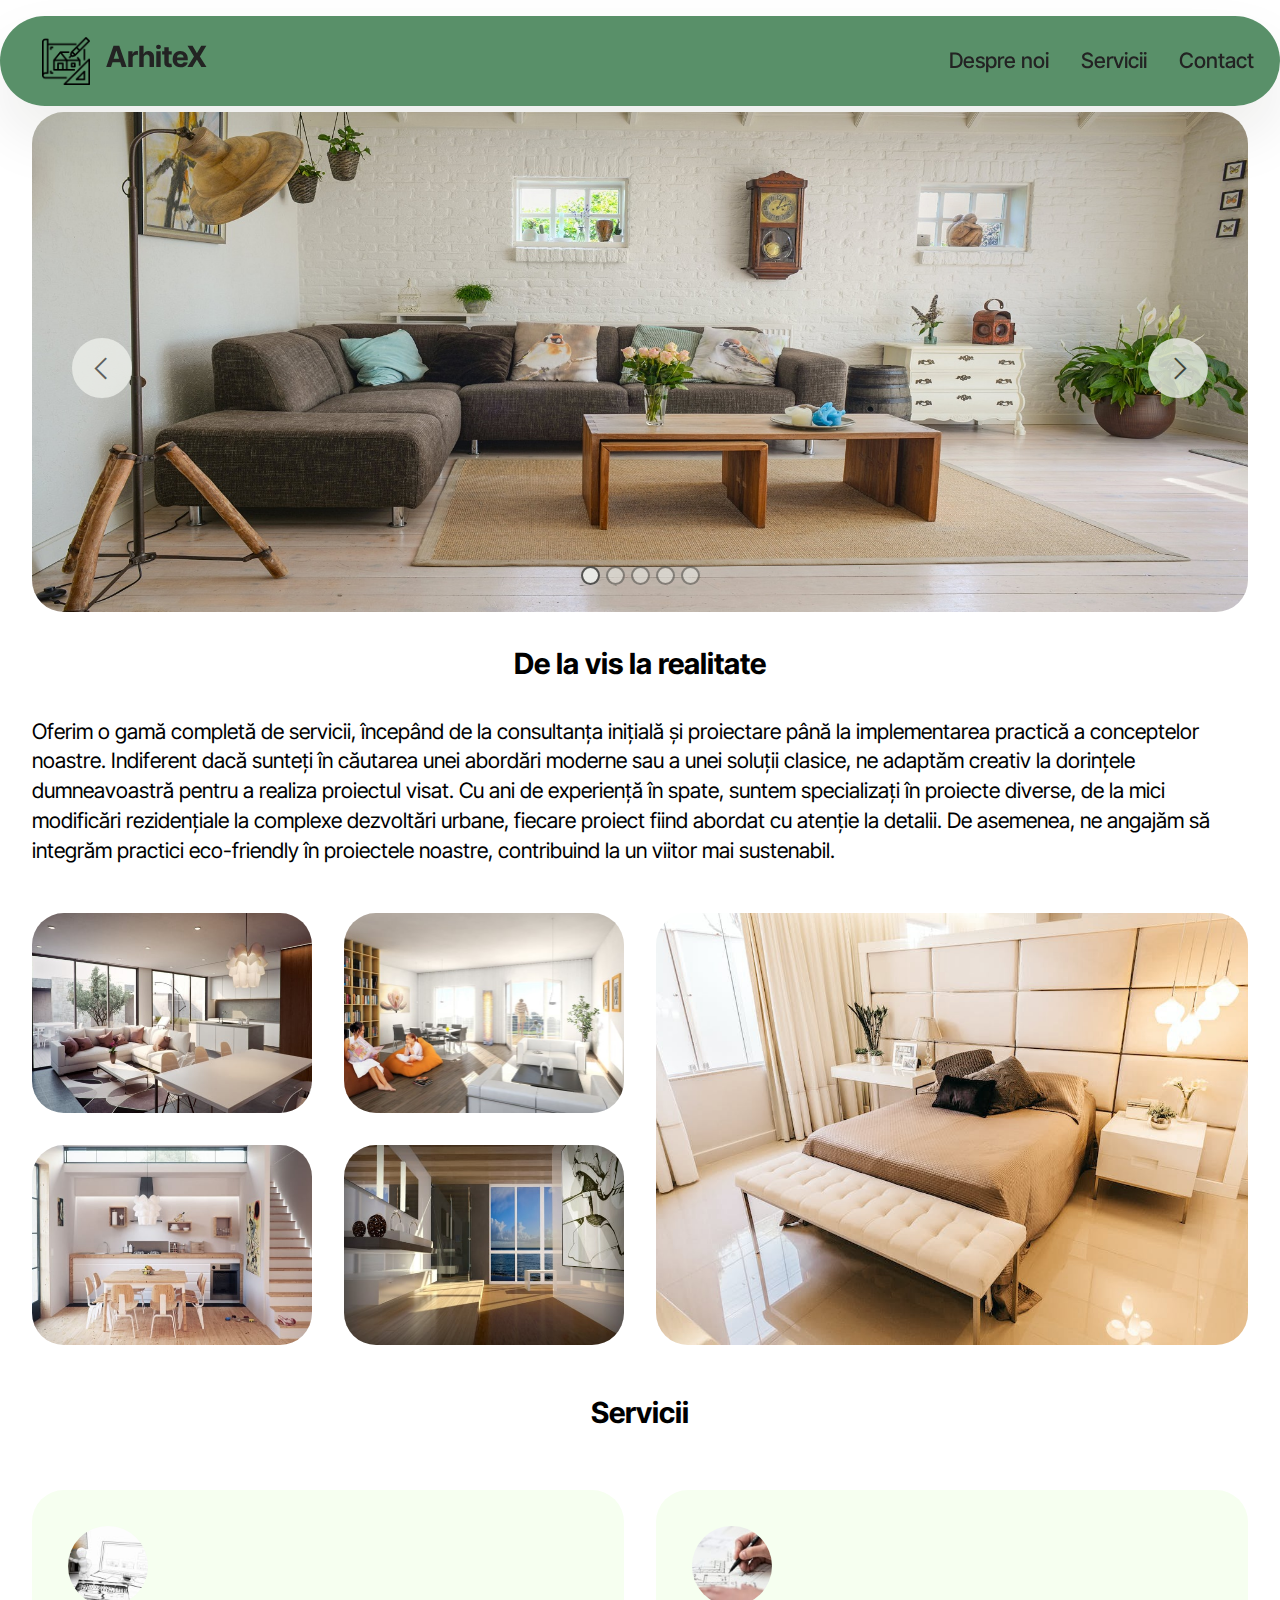
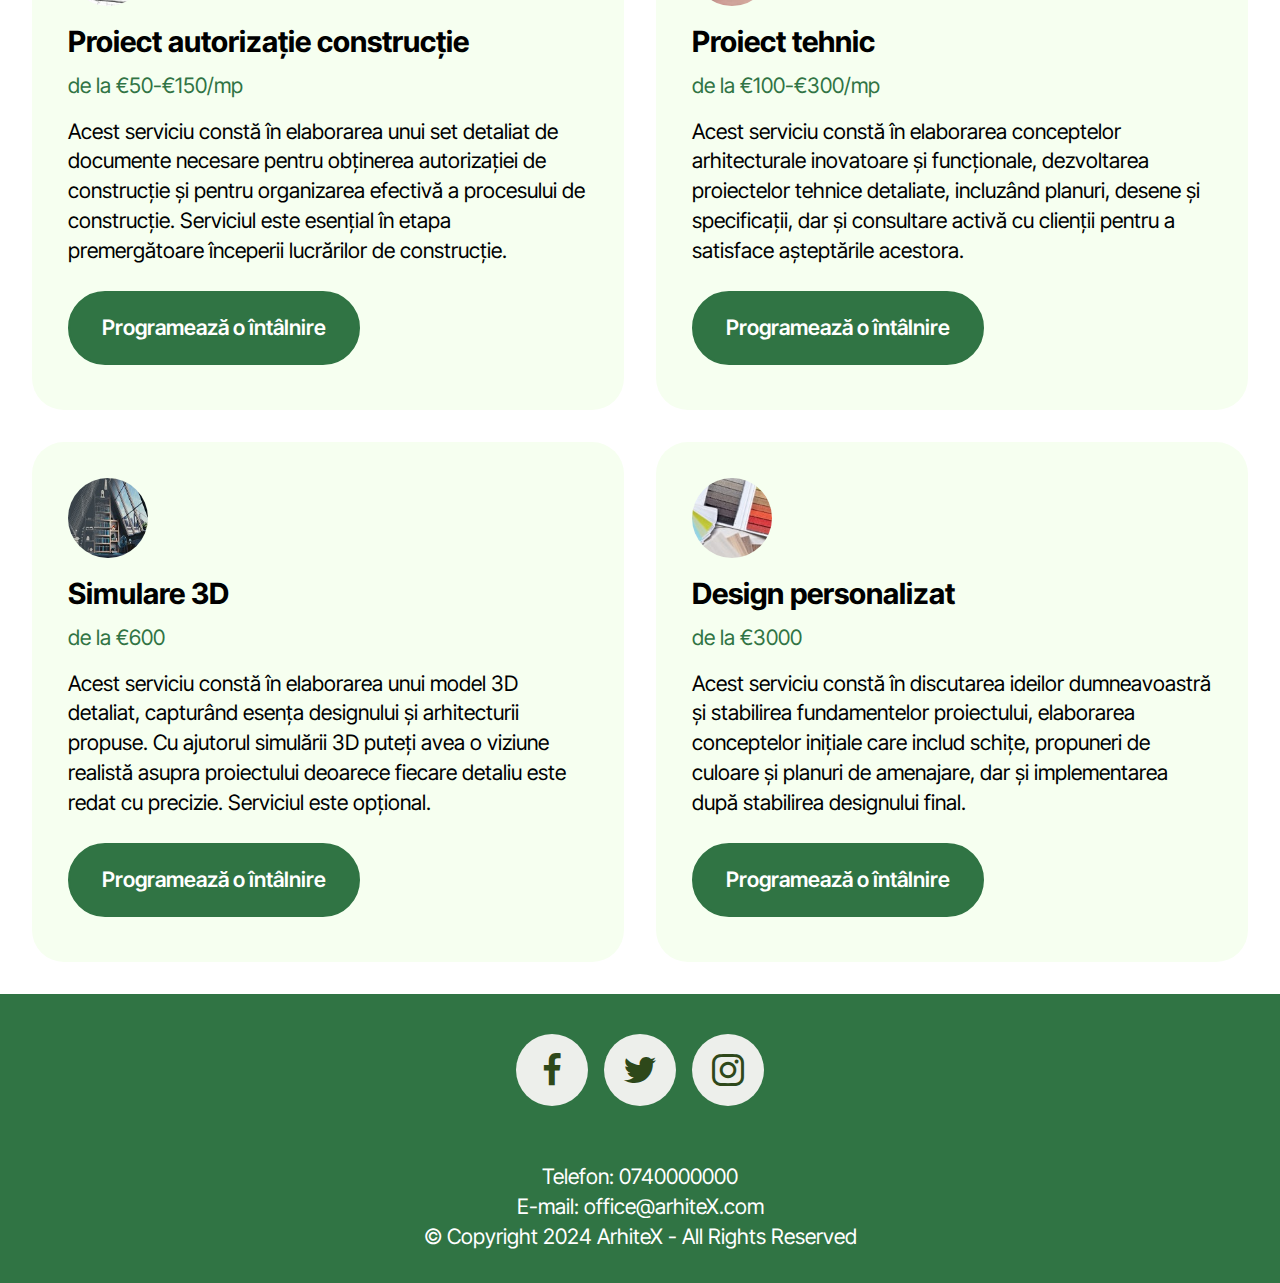
==== commit 896e6bf3: "Actualizare documente" ====
--- a/page1.html
+++ b/page1.html
@@ -11,10 +11,9 @@
 			name="viewport"
 			content="width=device-width, initial-scale=1, minimum-scale=1"
 		/>
-
 		<meta
 			name="description"
-			content="Descoperiți lumea frumuseții și inovației în arhitectură pe Arhitectura dincolo de linii. Explorează proiecte creative, idei inspirate și soluții de design captivante, realizate de arhitectul nostru, Alex Marin. Aici, arhitectura devine artă, iar spațiul devine o experiență. Alăturați-vă comunității noastre de pasionați de design și descoperiți o perspectivă unică asupra formei și funcției în lumea construită."
+			content="Descoperiți lumea frumuseții și inovației în arhitectură pe ArhiteX. Explorează proiecte creative, idei inspirate și soluții de design captivante, realizate de arhitectul nostru, Alex Marin. Aici, arhitectura devine artă, iar spațiul devine o experiență. Alăturați-vă comunității noastre de pasionați de design și descoperiți o perspectivă unică asupra formei și funcției în lumea construită."
 		/>
 
 		<title>ArhiteX</title>
@@ -45,16 +44,16 @@
 		<link
 			rel="preload"
 			as="style"
-			href="assets/mobirise/css/mbr-additional.css?v=td6YtO"
+			href="assets/mobirise/css/mbr-additional.css?v=CfLyVb"
 		/>
 		<link
 			rel="stylesheet"
-			href="assets/mobirise/css/mbr-additional.css?v=td6YtO"
+			href="assets/mobirise/css/mbr-additional.css?v=CfLyVb"
 			type="text/css"
 		/>
 	</head>
 	<body>
-		<div data-bs-version="5.1" class="menu menu1 cid-u19GZ7Nw1A" id="menu01-16">
+		<div data-bs-version="5.1" class="menu menu1 cid-u19GZ7Nw1A" id="menu01-x">
 			<nav class="navbar navbar-dropdown navbar-fixed-top navbar-expand-lg">
 				<div class="container">
 					<div class="navbar-brand">
@@ -65,9 +64,11 @@
 								style="height: 3rem"
 							/>
 						</span>
-						<div class="navbar-caption-wrap">
-							<h1 class="navbar-caption text-black display-5">ArhiteX</h1>
-						</div>
+						<div class="navbar-caption-wrap"
+							><h1 class="navbar-caption text-black text-primary display-5"
+								>ArhiteX</h1
+							></div
+						>
 					</div>
 					<button
 						class="navbar-toggler"
@@ -111,144 +112,140 @@
 								>
 							</li>
 						</ul>
-
-						<div class="navbar-buttons mbr-section-btn">
-							<a class="btn btn-secondary display-4" href="page2.html#form02-1b"
-								>Programează o întâlnire!</a
-							>
-						</div>
 					</div>
 				</div>
 			</nav>
 		</div>
 
-		<div
-			data-bs-version="5.1"
-			class="slider3 cid-u1f6quH3f7 mbr-fullscreen"
-			id="slider03-10"
-		>
-			<div
-				class="carousel slide carousel-fade"
-				id="u1pXbmtUQF"
-				data-interval="6000"
-				data-bs-interval="6000"
-			>
-				<ol class="carousel-indicators">
-					<li
-						data-slide-to="0"
-						data-bs-slide-to="0"
-						class="active"
-						data-target="#u1pXbmtUQF"
-						data-bs-target="#u1pXbmtUQF"
-					></li>
-					<li
-						data-slide-to="1"
-						data-bs-slide-to="1"
-						data-target="#u1pXbmtUQF"
-						data-bs-target="#u1pXbmtUQF"
-					></li>
-					<li
-						data-slide-to="2"
-						data-bs-slide-to="2"
-						data-target="#u1pXbmtUQF"
-						data-bs-target="#u1pXbmtUQF"
-					></li>
-					<li
-						data-slide-to="3"
-						data-bs-slide-to="3"
-						data-target="#u1pXbmtUQF"
-						data-bs-target="#u1pXbmtUQF"
-					></li>
-					<li
-						data-slide-to="4"
-						data-bs-slide-to="4"
-						data-target="#u1pXbmtUQF"
-						data-bs-target="#u1pXbmtUQF"
-					></li>
-				</ol>
-				<div class="carousel-inner">
-					<div class="carousel-item slider-image item active">
-						<div class="item-wrapper">
-							<img
-								class="d-block w-100"
-								src="assets/images/carusel.jpeg"
-								alt="Living cu canapea și masă"
-								data-slide-to="0"
-								data-bs-slide-to="0"
-							/>
-						</div>
-					</div>
-					<div class="carousel-item slider-image item">
-						<div class="item-wrapper">
-							<img
-								class="d-block w-100"
-								src="assets/images/carusel1.jpg"
-								alt="O cameră de zi cu mobilier de lemn, în stil minimalist"
-								data-slide-to="1"
-								data-bs-slide-to="1"
-							/>
-						</div>
-					</div>
-					<div class="carousel-item slider-image item">
-						<div class="item-wrapper">
-							<img
-								class="d-block w-100"
-								src="assets/images/carusel2.jpg"
-								alt="O cameră în care este o masă înconjurată de scaune verzi"
-								data-slide-to="2"
-								data-bs-slide-to="2"
-							/>
-						</div>
-					</div>
-					<div class="carousel-item slider-image item">
-						<div class="item-wrapper">
-							<img
-								class="d-block w-100"
-								src="assets/images/carusel3.jpg"
-								alt="Hol cu parchet din lemn și tablouri pe pereți"
-								data-slide-to="3"
-								data-bs-slide-to="3"
-							/>
-						</div>
-					</div>
-					<div class="carousel-item slider-image item">
-						<div class="item-wrapper">
-							<img
-								class="d-block w-100"
-								src="assets/images/carusel4.jpg"
-								alt="Baie în stil minimalist cu cadă"
-								data-slide-to="4"
-								data-bs-slide-to="4"
-							/>
-						</div>
-					</div>
-				</div>
-				<a
-					class="carousel-control carousel-control-prev"
-					role="button"
-					data-slide="prev"
-					data-bs-slide="prev"
-					href="#u1pXbmtUQF"
-				>
-					<span
-						class="mobi-mbri mobi-mbri-arrow-prev"
-						aria-hidden="true"
-					></span>
-					<span class="sr-only visually-hidden">Previous</span>
-				</a>
-				<a
-					class="carousel-control carousel-control-next"
-					role="button"
-					data-slide="next"
-					data-bs-slide="next"
-					href="#u1pXbmtUQF"
-				>
-					<span
-						class="mobi-mbri mobi-mbri-arrow-next"
-						aria-hidden="true"
-					></span>
-					<span class="sr-only visually-hidden">Next</span>
-				</a>
+		<div data-bs-version="5.1" class="slider05 cid-u1K6ntLkqB" id="slider05-1f">
+			<div class="container-fluid">
+				<div class="row justify-content-center">
+					<div class="col-12 col-md-10 col-lg-12">
+						<div
+							class="carousel slide carousel-fade"
+							id="u1K9CSAjaK"
+							data-interval="5000"
+							data-bs-interval="5000"
+						>
+							<ol class="carousel-indicators">
+								<li
+									data-slide-to="0"
+									data-bs-slide-to="0"
+									class="active"
+									data-target="#u1K9CSAjaK"
+									data-bs-target="#u1K9CSAjaK"
+								></li>
+								<li
+									data-slide-to="1"
+									data-bs-slide-to="1"
+									data-target="#u1K9CSAjaK"
+									data-bs-target="#u1K9CSAjaK"
+								></li>
+								<li
+									data-slide-to="2"
+									data-bs-slide-to="2"
+									data-target="#u1K9CSAjaK"
+									data-bs-target="#u1K9CSAjaK"
+								></li>
+								<li
+									data-slide-to="3"
+									data-bs-slide-to="3"
+									data-target="#u1K9CSAjaK"
+									data-bs-target="#u1K9CSAjaK"
+								></li>
+								<li
+									data-slide-to="4"
+									data-bs-slide-to="4"
+									data-target="#u1K9CSAjaK"
+									data-bs-target="#u1K9CSAjaK"
+								></li>
+							</ol>
+							<div class="carousel-inner">
+								<div class="carousel-item slider-image item active">
+									<div class="item-wrapper">
+										<img
+											class="d-block w-100"
+											src="assets/images/carusel.jpeg"
+											alt="Living cu canapea și masă"
+											data-slide-to="0"
+											data-bs-slide-to="0"
+										/>
+									</div>
+								</div>
+								<div class="carousel-item slider-image item">
+									<div class="item-wrapper">
+										<img
+											class="d-block w-100"
+											src="assets/images/carusel1.jpg"
+											alt="O cameră de zi cu mobilier de lemn, în stil minimalist"
+											data-slide-to="1"
+											data-bs-slide-to="1"
+										/>
+									</div>
+								</div>
+								<div class="carousel-item slider-image item">
+									<div class="item-wrapper">
+										<img
+											class="d-block w-100"
+											src="assets/images/carusel2.jpg"
+											alt="O cameră în care este o masă înconjurată de scaune verzi"
+											data-slide-to="2"
+											data-bs-slide-to="2"
+										/>
+									</div>
+								</div>
+								<div class="carousel-item slider-image item">
+									<div class="item-wrapper">
+										<img
+											class="d-block w-100"
+											src="assets/images/carusel3.jpg"
+											alt="Hol cu parchet din lemn și tablouri pe pereți"
+											data-slide-to="3"
+											data-bs-slide-to="3"
+										/>
+									</div>
+								</div>
+								<div class="carousel-item slider-image item">
+									<div class="item-wrapper">
+										<img
+											class="d-block w-100"
+											src="assets/images/carusel4.jpg"
+											alt="Baie în stil minimalist cu cadă"
+											data-slide-to="4"
+											data-bs-slide-to="4"
+										/>
+									</div>
+								</div>
+							</div>
+							<a
+								class="carousel-control carousel-control-prev"
+								role="button"
+								data-slide="prev"
+								data-bs-slide="prev"
+								href="#u1K9CSAjaK"
+							>
+								<span
+									class="mobi-mbri mobi-mbri-arrow-prev"
+									aria-hidden="true"
+								></span>
+								<span class="sr-only visually-hidden">Previous</span>
+							</a>
+							<a
+								class="carousel-control carousel-control-next"
+								role="button"
+								data-slide="next"
+								data-bs-slide="next"
+								href="#u1K9CSAjaK"
+							>
+								<span
+									class="mobi-mbri mobi-mbri-arrow-next"
+									aria-hidden="true"
+								></span>
+								<span class="sr-only visually-hidden">Next</span>
+							</a>
+						</div>
+					</div>
+				</div>
 			</div>
 		</div>
 
@@ -296,6 +293,7 @@
 										<img
 											src="assets/images/galerie.jpg"
 											alt="Living cu bucătărie open space, cu canapea în centru și geamuri mari"
+											title=""
 											data-slide-to="0"
 											data-bs-slide-to="0"
 											class="smallImage"
@@ -309,6 +307,7 @@
 										<img
 											src="assets/images/galerie1.jpg"
 											alt="Cameră de zi cu canapea și bibliotecă"
+											title=""
 											data-slide-to="1"
 											data-bs-slide-to="1"
 											class="smallImage"
@@ -322,6 +321,7 @@
 										<img
 											src="assets/images/galerie2.jpg"
 											alt="Bucătărie preponderentă din lemn, cu o masă în mijloc"
+											title=""
 											data-slide-to="2"
 											data-bs-slide-to="2"
 											class="smallImage"
@@ -335,6 +335,7 @@
 										<img
 											src="assets/images/galerie3.jpg"
 											alt="Baie cu 2 chiuvete, duș și tablou pe perete"
+											title=""
 											data-slide-to="3"
 											data-bs-slide-to="3"
 											class="smallImage"
@@ -398,7 +399,7 @@
 								</p>
 								<div class="mbr-section-btn mt-auto">
 									<a
-										class="btn btn-lg btn-secondary display-7"
+										class="btn btn-lg btn-primary display-7"
 										href="page2.html#form02-1b"
 										>Programează o întâlnire</a
 									>
@@ -432,7 +433,7 @@
 								</p>
 								<div class="mbr-section-btn mt-auto">
 									<a
-										class="btn btn-lg btn-secondary display-7"
+										class="btn btn-lg btn-primary display-7"
 										href="page2.html#form02-1b"
 										>Programează o întâlnire</a
 									>
@@ -460,10 +461,11 @@
 									capturând esența designului și arhitecturii propuse. Cu
 									ajutorul simulării 3D puteți avea o viziune realistă asupra
 									proiectului deoarece fiecare detaliu este redat cu precizie.
+									Serviciul este opțional.
 								</p>
 								<div class="mbr-section-btn mt-auto">
 									<a
-										class="btn btn-lg btn-secondary display-7"
+										class="btn btn-lg btn-primary display-7"
 										href="page2.html#form02-1b"
 										>Programează o întâlnire</a
 									>
@@ -495,7 +497,7 @@
 								</p>
 								<div class="mbr-section-btn mt-auto">
 									<a
-										class="btn btn-lg btn-secondary display-7"
+										class="btn btn-lg btn-primary display-7"
 										href="page2.html#form02-1b"
 										>Programează o întâlnire</a
 									>
@@ -533,17 +535,13 @@
 					</div>
 					<div class="col-12 mt-5">
 						<p class="mbr-fonts-style copyright display-7">
-							Telefon: 0740000000
-							<br />
-							E-mail: office@arhiteX.com
-							<br />
-							© Copyright 2024 ArhiteX - All Rights Reserved
+							Telefon: 0740000000<br />E-mail: office@arhiteX.com<br />©
+							Copyright 2024 ArhiteX - All Rights Reserved
 						</p>
 					</div>
 				</div>
 			</div>
 		</div>
-
 		<script src="assets/bootstrap/js/bootstrap.bundle.min.js"></script>
 		<script src="assets/smoothscroll/smooth-scroll.js"></script>
 		<script src="assets/ytplayer/index.js"></script>
--- a/assets/mobirise/css/mbr-additional.css
+++ b/assets/mobirise/css/mbr-additional.css
@@ -142,10 +142,10 @@
   border-radius: 4px;
 }
 .bg-primary {
-  background-color: #9fe870 !important;
+  background-color: #307444 !important;
 }
 .bg-success {
-  background-color: #3a341c !important;
+  background-color: #a3e5ca !important;
 }
 .bg-info {
   background-color: #320707 !important;
@@ -158,9 +158,9 @@
 }
 .btn-primary,
 .btn-primary:active {
-  background-color: #9fe870 !important;
-  border-color: #9fe870 !important;
-  color: #264d0c !important;
+  background-color: #307444 !important;
+  border-color: #307444 !important;
+  color: #ffffff !important;
   box-shadow: none;
 }
 .btn-primary:hover,
@@ -168,21 +168,21 @@
 .btn-primary.focus,
 .btn-primary.active {
   color: inherit;
-  background-color: #bcef9c !important;
-  border-color: #bcef9c !important;
+  background-color: #3f9859 !important;
+  border-color: #3f9859 !important;
   box-shadow: none;
 }
 .btn-primary.disabled,
 .btn-primary:disabled {
-  color: #264d0c !important;
-  background-color: #bcef9c !important;
-  border-color: #bcef9c !important;
+  color: #ffffff !important;
+  background-color: #3f9859 !important;
+  border-color: #3f9859 !important;
 }
 .btn-secondary,
 .btn-secondary:active {
-  background-color: #307444 !important;
-  border-color: #307444 !important;
-  color: #ffffff !important;
+  background-color: #ffffff !important;
+  border-color: #ffffff !important;
+  color: #808080 !important;
   box-shadow: none;
 }
 .btn-secondary:hover,
@@ -190,15 +190,15 @@
 .btn-secondary.focus,
 .btn-secondary.active {
   color: inherit;
-  background-color: #3f9859 !important;
-  border-color: #3f9859 !important;
+  background-color: #ffffff !important;
+  border-color: #ffffff !important;
   box-shadow: none;
 }
 .btn-secondary.disabled,
 .btn-secondary:disabled {
-  color: #ffffff !important;
-  background-color: #3f9859 !important;
-  border-color: #3f9859 !important;
+  color: #808080 !important;
+  background-color: #ffffff !important;
+  border-color: #ffffff !important;
 }
 .btn-info,
 .btn-info:active {
@@ -224,9 +224,9 @@
 }
 .btn-success,
 .btn-success:active {
-  background-color: #3a341c !important;
-  border-color: #3a341c !important;
-  color: #ffffff !important;
+  background-color: #a3e5ca !important;
+  border-color: #a3e5ca !important;
+  color: #1e6b4b !important;
   box-shadow: none;
 }
 .btn-success:hover,
@@ -234,15 +234,15 @@
 .btn-success.focus,
 .btn-success.active {
   color: inherit;
-  background-color: #5c532d !important;
-  border-color: #5c532d !important;
+  background-color: #cbf0e1 !important;
+  border-color: #cbf0e1 !important;
   box-shadow: none;
 }
 .btn-success.disabled,
 .btn-success:disabled {
-  color: #ffffff !important;
-  background-color: #5c532d !important;
-  border-color: #5c532d !important;
+  color: #1e6b4b !important;
+  background-color: #cbf0e1 !important;
+  border-color: #cbf0e1 !important;
 }
 .btn-warning,
 .btn-warning:active {
@@ -335,44 +335,44 @@
 .btn-primary-outline,
 .btn-primary-outline:active {
   background-color: transparent !important;
-  border-color: #9fe870;
-  color: #9fe870;
+  border-color: #307444;
+  color: #307444;
 }
 .btn-primary-outline:hover,
 .btn-primary-outline:focus,
 .btn-primary-outline.focus,
 .btn-primary-outline.active {
-  color: #6ddc25 !important;
+  color: #173720 !important;
   background-color: transparent !important;
-  border-color: #6ddc25 !important;
+  border-color: #173720 !important;
   box-shadow: none !important;
 }
 .btn-primary-outline.disabled,
 .btn-primary-outline:disabled {
-  color: #264d0c !important;
-  background-color: #9fe870 !important;
-  border-color: #9fe870 !important;
+  color: #ffffff !important;
+  background-color: #307444 !important;
+  border-color: #307444 !important;
 }
 .btn-secondary-outline,
 .btn-secondary-outline:active {
   background-color: transparent !important;
-  border-color: #307444;
-  color: #307444;
+  border-color: #ffffff;
+  color: #ffffff;
 }
 .btn-secondary-outline:hover,
 .btn-secondary-outline:focus,
 .btn-secondary-outline.focus,
 .btn-secondary-outline.active {
-  color: #173720 !important;
+  color: #d4d4d4 !important;
   background-color: transparent !important;
-  border-color: #173720 !important;
+  border-color: #d4d4d4 !important;
   box-shadow: none !important;
 }
 .btn-secondary-outline.disabled,
 .btn-secondary-outline:disabled {
-  color: #ffffff !important;
-  background-color: #307444 !important;
-  border-color: #307444 !important;
+  color: #808080 !important;
+  background-color: #ffffff !important;
+  border-color: #ffffff !important;
 }
 .btn-info-outline,
 .btn-info-outline:active {
@@ -398,23 +398,23 @@
 .btn-success-outline,
 .btn-success-outline:active {
   background-color: transparent !important;
-  border-color: #3a341c;
-  color: #3a341c;
+  border-color: #a3e5ca;
+  color: #a3e5ca;
 }
 .btn-success-outline:hover,
 .btn-success-outline:focus,
 .btn-success-outline.focus,
 .btn-success-outline.active {
-  color: #000000 !important;
+  color: #5fd2a3 !important;
   background-color: transparent !important;
-  border-color: #000000 !important;
+  border-color: #5fd2a3 !important;
   box-shadow: none !important;
 }
 .btn-success-outline.disabled,
 .btn-success-outline:disabled {
-  color: #ffffff !important;
-  background-color: #3a341c !important;
-  border-color: #3a341c !important;
+  color: #1e6b4b !important;
+  background-color: #a3e5ca !important;
+  border-color: #a3e5ca !important;
 }
 .btn-warning-outline,
 .btn-warning-outline:active {
@@ -501,13 +501,13 @@
   border-color: #fafafa !important;
 }
 .text-primary {
-  color: #9fe870 !important;
+  color: #307444 !important;
 }
 .text-secondary {
-  color: #307444 !important;
+  color: #ffffff !important;
 }
 .text-success {
-  color: #3a341c !important;
+  color: #a3e5ca !important;
 }
 .text-info {
   color: #320707 !important;
@@ -527,17 +527,17 @@
 a.text-primary:hover,
 a.text-primary:focus,
 a.text-primary.active {
-  color: #66d022 !important;
+  color: #122c1a !important;
 }
 a.text-secondary:hover,
 a.text-secondary:focus,
 a.text-secondary.active {
-  color: #122c1a !important;
+  color: #cccccc !important;
 }
 a.text-success:hover,
 a.text-success:focus,
 a.text-success.active {
-  color: #000000 !important;
+  color: #53cf9c !important;
 }
 a.text-info:hover,
 a.text-info:focus,
@@ -578,7 +578,7 @@
   background-position: 0px 1.2em;
 }
 .nav-tabs .nav-link.active {
-  color: #9fe870;
+  color: #307444;
 }
 .nav-tabs .nav-link:not(.active) {
   color: #232323;
@@ -602,9 +602,9 @@
   border-radius: 100px !important;
 }
 .mbr-gallery-filter li.active .btn {
-  background-color: #9fe870;
-  border-color: #9fe870;
-  color: #306310;
+  background-color: #307444;
+  border-color: #307444;
+  color: #ffffff;
 }
 .mbr-gallery-filter li.active .btn:focus {
   box-shadow: none;
@@ -614,15 +614,15 @@
 }
 a,
 a:hover {
-  color: #9fe870;
+  color: #307444;
 }
 .mbr-plan-header.bg-primary .mbr-plan-subtitle,
 .mbr-plan-header.bg-primary .mbr-plan-price-desc {
-  color: #ffffff;
+  color: #64bf7f;
 }
 .mbr-plan-header.bg-success .mbr-plan-subtitle,
 .mbr-plan-header.bg-success .mbr-plan-price-desc {
-  color: #c0b27c;
+  color: #ffffff;
 }
 .mbr-plan-header.bg-info .mbr-plan-subtitle,
 .mbr-plan-header.bg-info .mbr-plan-price-desc {
@@ -653,7 +653,7 @@
 .form-control:hover,
 .form-control:focus {
   box-shadow: rgba(0, 0, 0, 0.07) 0px 1px 1px 0px, rgba(0, 0, 0, 0.07) 0px 1px 3px 0px, rgba(0, 0, 0, 0.03) 0px 0px 0px 1px;
-  border-color: #9fe870 !important;
+  border-color: #307444 !important;
 }
 .form-control:-webkit-input-placeholder {
   font-family: 'Inter Tight', sans-serif;
@@ -665,7 +665,7 @@
   font-size: 1.75rem;
 }
 blockquote {
-  border-color: #9fe870;
+  border-color: #307444;
 }
 /* Forms */
 .mbr-form .input-group-btn .btn {
@@ -683,14 +683,14 @@
 }
 .jq-selectbox li:hover,
 .jq-selectbox li.selected {
-  background-color: #9fe870;
-  color: #000000;
+  background-color: #307444;
+  color: #ffffff;
 }
 .jq-number__spin {
   transition: 0.25s ease;
 }
 .jq-number__spin:hover {
-  border-color: #9fe870;
+  border-color: #307444;
 }
 .jq-selectbox .jq-selectbox__trigger-arrow,
 .jq-number__spin.minus:after,
@@ -702,20 +702,20 @@
 .jq-selectbox:hover .jq-selectbox__trigger-arrow,
 .jq-number__spin.minus:hover:after,
 .jq-number__spin.plus:hover:after {
-  border-top-color: #9fe870;
-  border-bottom-color: #9fe870;
+  border-top-color: #307444;
+  border-bottom-color: #307444;
 }
 .xdsoft_datetimepicker .xdsoft_calendar td.xdsoft_default,
 .xdsoft_datetimepicker .xdsoft_calendar td.xdsoft_current,
 .xdsoft_datetimepicker .xdsoft_timepicker .xdsoft_time_box > div > div.xdsoft_current {
-  color: #000000 !important;
-  background-color: #9fe870 !important;
+  color: #ffffff !important;
+  background-color: #307444 !important;
   box-shadow: none !important;
 }
 .xdsoft_datetimepicker .xdsoft_calendar td:hover,
 .xdsoft_datetimepicker .xdsoft_timepicker .xdsoft_time_box > div > div:hover {
-  color: #ffffff !important;
-  background: #307444 !important;
+  color: #000000 !important;
+  background: #ffffff !important;
   box-shadow: none !important;
 }
 .lazy-bg {
@@ -740,7 +740,7 @@
   top: 50%;
   left: 50%;
   transform: translateX(-50%) translateY(-50%);
-  background-image: url("data:image/svg+xml;charset=UTF-8,%3csvg width='32' height='32' viewBox='0 0 64 64' xmlns='http://www.w3.org/2000/svg' stroke='%239fe870' %3e%3cg fill='none' fill-rule='evenodd'%3e%3cg transform='translate(16 16)' stroke-width='2'%3e%3ccircle stroke-opacity='.5' cx='16' cy='16' r='16'/%3e%3cpath d='M32 16c0-9.94-8.06-16-16-16'%3e%3canimateTransform attributeName='transform' type='rotate' from='0 16 16' to='360 16 16' dur='1s' repeatCount='indefinite'/%3e%3c/path%3e%3c/g%3e%3c/g%3e%3c/svg%3e");
+  background-image: url("data:image/svg+xml;charset=UTF-8,%3csvg width='32' height='32' viewBox='0 0 64 64' xmlns='http://www.w3.org/2000/svg' stroke='%23307444' %3e%3cg fill='none' fill-rule='evenodd'%3e%3cg transform='translate(16 16)' stroke-width='2'%3e%3ccircle stroke-opacity='.5' cx='16' cy='16' r='16'/%3e%3cpath d='M32 16c0-9.94-8.06-16-16-16'%3e%3canimateTransform attributeName='transform' type='rotate' from='0 16 16' to='360 16 16' dur='1s' repeatCount='indefinite'/%3e%3c/path%3e%3c/g%3e%3c/g%3e%3c/svg%3e");
 }
 section.lazy-placeholder:after {
   opacity: 0.5;
@@ -824,6 +824,8 @@
 .cid-u19GZ7Nw1A .navbar-nav {
   margin: auto;
   margin-left: 0;
+  margin-left: auto;
+  margin-right: 0;
 }
 .cid-u19GZ7Nw1A .navbar-nav .nav-item {
   padding: 0 !important;
@@ -897,7 +899,7 @@
   height: 90px;
   padding: 0.5rem 0.6rem;
   flex-wrap: nowrap;
-  background: rgba(255, 255, 255, 0.8) !important;
+  background: rgba(48, 116, 68, 0.8) !important;
   left: 0;
   right: 0;
   -webkit-box-pack: justify;
@@ -909,7 +911,7 @@
   align-items: center;
   border-radius: 100vw;
   margin-top: 1rem;
-  background-color: #ffffff;
+  background-color: #307444;
   box-shadow: 0 30px 60px 0 rgba(27, 31, 10, 0.08);
 }
 @media (max-width: 992px) {
@@ -938,8 +940,8 @@
   border-radius: 1.5rem;
   transition: .3s all !important;
   min-width: auto;
-  background: #ffffff;
-  background: rgba(255, 255, 255, 0.8) !important;
+  background: #307444;
+  background: rgba(48, 116, 68, 0.8) !important;
 }
 .cid-u19GZ7Nw1A .nav-item:focus,
 .cid-u19GZ7Nw1A .nav-link:focus {
@@ -1101,7 +1103,7 @@
   padding: 0.667em 1.667em;
 }
 .cid-u19GZ7Nw1A .navbar.navbar-expand-lg .dropdown .dropdown-menu {
-  background: #ffffff;
+  background: #307444;
 }
 .cid-u19GZ7Nw1A .navbar.navbar-expand-lg .dropdown .dropdown-menu .dropdown-submenu {
   margin: 0;
@@ -1265,10 +1267,10 @@
     width: 100%;
     padding: 1rem;
     border-radius: 1.5rem;
-    background: #ffffff;
+    background: #307444;
     opacity: 1;
-    border-color: rgba(255, 255, 255, 0.8) !important;
-    background: rgba(255, 255, 255, 0.8) !important;
+    border-color: rgba(48, 116, 68, 0.8) !important;
+    background: rgba(48, 116, 68, 0.8) !important;
     backdrop-filter: blur(8px);
   }
   .cid-u19GZ7Nw1A .navbar-nav .nav-item .nav-link::after {
@@ -1332,56 +1334,70 @@
     padding: 1rem;
   }
 }
-.cid-u19RJ7uGPV {
+.cid-u1K0ZdkIAP {
+  padding-top: 7rem;
+  padding-bottom: 0rem;
   background-color: #ffffff;
-  padding-top: 0;
-  padding-bottom: 0;
-}
-.cid-u19RJ7uGPV .carousel {
+}
+@media (min-width: 992px) {
+  .cid-u1K0ZdkIAP .carousel {
+    max-height: 500px;
+  }
+  .cid-u1K0ZdkIAP .carousel img {
+    height: 500px;
+    object-fit: cover;
+  }
+}
+@media (max-width: 991px) and (min-width: 768px) {
+  .cid-u1K0ZdkIAP .carousel {
+    min-height: 325px;
+  }
+  .cid-u1K0ZdkIAP .carousel img {
+    height: 325px;
+    object-fit: cover;
+  }
+}
+@media (max-width: 767px) {
+  .cid-u1K0ZdkIAP .carousel {
+    min-height: 275px;
+  }
+  .cid-u1K0ZdkIAP .carousel img {
+    height: 275px;
+    object-fit: cover;
+  }
+  .cid-u1K0ZdkIAP .container .carousel-control {
+    margin-bottom: 0;
+  }
+  .cid-u1K0ZdkIAP .content-slider-wrap {
+    width: 100% !important;
+  }
+}
+.cid-u1K0ZdkIAP .carousel,
+.cid-u1K0ZdkIAP .carousel-inner {
+  display: flex;
+  align-items: center;
+}
+.cid-u1K0ZdkIAP .item-wrapper {
   width: 100%;
 }
-.cid-u19RJ7uGPV .carousel-inner {
-  display: flex;
-  align-content: center;
-  align-items: center;
-}
-.cid-u19RJ7uGPV .carousel-item img {
-  height: 100vh;
-  object-fit: cover;
-}
-.cid-u19RJ7uGPV img,
-.cid-u19RJ7uGPV .item-wrapper {
-  border-radius: 0 !important;
-}
-.cid-u19RJ7uGPV .carousel-caption {
-  bottom: 40px;
-}
-.cid-u19RJ7uGPV .mobi-mbri-arrow-next {
-  margin-left: 5px;
-}
-.cid-u19RJ7uGPV .mobi-mbri-arrow-prev {
-  margin-right: 5px;
-}
-.cid-u19RJ7uGPV .carousel-control:hover {
+.cid-u1K0ZdkIAP .item-menu-overlay {
+  border-radius: 2rem;
+}
+.cid-u1K0ZdkIAP .carousel-control:hover {
   background: #1b1b1b;
   color: #fff;
   opacity: 1;
 }
-.cid-u19RJ7uGPV .item-wrapper {
-  width: 100%;
-}
-@media (max-width: 767px) {
-  .cid-u19RJ7uGPV .container .carousel-control {
-    margin-bottom: 0;
-  }
-  .cid-u19RJ7uGPV .content-slider-wrap {
-    width: 100% !important;
-  }
-}
-.cid-u19RJ7uGPV .container .carousel-indicators {
+.cid-u1K0ZdkIAP .mobi-mbri-arrow-next {
+  margin-left: 5px;
+}
+.cid-u1K0ZdkIAP .mobi-mbri-arrow-prev {
+  margin-right: 5px;
+}
+.cid-u1K0ZdkIAP .container .carousel-indicators {
   margin-bottom: 3px;
 }
-.cid-u19RJ7uGPV .carousel-control {
+.cid-u1K0ZdkIAP .carousel-control {
   top: 50%;
   width: 60px;
   height: 60px;
@@ -1392,26 +1408,26 @@
   border-radius: 50%;
   transition: all 0.3s;
 }
-.cid-u19RJ7uGPV .carousel-control.carousel-control-prev {
+.cid-u1K0ZdkIAP .carousel-control.carousel-control-prev {
   left: 0;
   margin-left: 2.5rem;
 }
-.cid-u19RJ7uGPV .carousel-control.carousel-control-next {
+.cid-u1K0ZdkIAP .carousel-control.carousel-control-next {
   right: 0;
   margin-right: 2.5rem;
 }
 @media (max-width: 767px) {
-  .cid-u19RJ7uGPV .carousel-control {
+  .cid-u1K0ZdkIAP .carousel-control {
     top: auto;
     bottom: 1rem;
   }
 }
-.cid-u19RJ7uGPV .carousel-indicators {
+.cid-u1K0ZdkIAP .carousel-indicators {
   position: absolute;
   bottom: 0;
   margin-bottom: 1.5rem !important;
 }
-.cid-u19RJ7uGPV .carousel-indicators li {
+.cid-u1K0ZdkIAP .carousel-indicators li {
   max-width: 15px;
   height: 15px;
   width: 15px;
@@ -1423,15 +1439,15 @@
   opacity: 0.5;
   transition: all 0.3s;
 }
-.cid-u19RJ7uGPV .carousel-indicators li.active,
-.cid-u19RJ7uGPV .carousel-indicators li:hover {
+.cid-u1K0ZdkIAP .carousel-indicators li.active,
+.cid-u1K0ZdkIAP .carousel-indicators li:hover {
   opacity: 0.9;
 }
-.cid-u19RJ7uGPV .carousel-indicators li::after,
-.cid-u19RJ7uGPV .carousel-indicators li::before {
+.cid-u1K0ZdkIAP .carousel-indicators li::after,
+.cid-u1K0ZdkIAP .carousel-indicators li::before {
   content: none;
 }
-.cid-u19RJ7uGPV .carousel-indicators.ie-fix {
+.cid-u1K0ZdkIAP .carousel-indicators.ie-fix {
   left: 50%;
   display: block;
   width: 60%;
@@ -1439,15 +1455,8 @@
   text-align: center;
 }
 @media (max-width: 768px) {
-  .cid-u19RJ7uGPV .carousel-indicators {
+  .cid-u1K0ZdkIAP .carousel-indicators {
     display: none !important;
-  }
-}
-@media (max-width: 991px) {
-  .cid-u19RJ7uGPV .mbr-section-subtitle,
-  .cid-u19RJ7uGPV .mbr-section-text,
-  .cid-u19RJ7uGPV .mbr-section-btn {
-    text-align: center;
   }
 }
 .cid-u1bPAFe9vR {
@@ -1734,6 +1743,8 @@
 .cid-u19GZ7Nw1A .navbar-nav {
   margin: auto;
   margin-left: 0;
+  margin-left: auto;
+  margin-right: 0;
 }
 .cid-u19GZ7Nw1A .navbar-nav .nav-item {
   padding: 0 !important;
@@ -1807,7 +1818,7 @@
   height: 90px;
   padding: 0.5rem 0.6rem;
   flex-wrap: nowrap;
-  background: rgba(255, 255, 255, 0.8) !important;
+  background: rgba(48, 116, 68, 0.8) !important;
   left: 0;
   right: 0;
   -webkit-box-pack: justify;
@@ -1819,7 +1830,7 @@
   align-items: center;
   border-radius: 100vw;
   margin-top: 1rem;
-  background-color: #ffffff;
+  background-color: #307444;
   box-shadow: 0 30px 60px 0 rgba(27, 31, 10, 0.08);
 }
 @media (max-width: 992px) {
@@ -1848,8 +1859,8 @@
   border-radius: 1.5rem;
   transition: .3s all !important;
   min-width: auto;
-  background: #ffffff;
-  background: rgba(255, 255, 255, 0.8) !important;
+  background: #307444;
+  background: rgba(48, 116, 68, 0.8) !important;
 }
 .cid-u19GZ7Nw1A .nav-item:focus,
 .cid-u19GZ7Nw1A .nav-link:focus {
@@ -2011,7 +2022,7 @@
   padding: 0.667em 1.667em;
 }
 .cid-u19GZ7Nw1A .navbar.navbar-expand-lg .dropdown .dropdown-menu {
-  background: #ffffff;
+  background: #307444;
 }
 .cid-u19GZ7Nw1A .navbar.navbar-expand-lg .dropdown .dropdown-menu .dropdown-submenu {
   margin: 0;
@@ -2175,10 +2186,10 @@
     width: 100%;
     padding: 1rem;
     border-radius: 1.5rem;
-    background: #ffffff;
+    background: #307444;
     opacity: 1;
-    border-color: rgba(255, 255, 255, 0.8) !important;
-    background: rgba(255, 255, 255, 0.8) !important;
+    border-color: rgba(48, 116, 68, 0.8) !important;
+    background: rgba(48, 116, 68, 0.8) !important;
     backdrop-filter: blur(8px);
   }
   .cid-u19GZ7Nw1A .navbar-nav .nav-item .nav-link::after {
@@ -2242,56 +2253,70 @@
     padding: 1rem;
   }
 }
-.cid-u1f6quH3f7 {
+.cid-u1K6ntLkqB {
+  padding-top: 7rem;
+  padding-bottom: 0rem;
   background-color: #ffffff;
-  padding-top: 0;
-  padding-bottom: 0;
-}
-.cid-u1f6quH3f7 .carousel {
+}
+@media (min-width: 992px) {
+  .cid-u1K6ntLkqB .carousel {
+    max-height: 500px;
+  }
+  .cid-u1K6ntLkqB .carousel img {
+    height: 500px;
+    object-fit: cover;
+  }
+}
+@media (max-width: 991px) and (min-width: 768px) {
+  .cid-u1K6ntLkqB .carousel {
+    min-height: 325px;
+  }
+  .cid-u1K6ntLkqB .carousel img {
+    height: 325px;
+    object-fit: cover;
+  }
+}
+@media (max-width: 767px) {
+  .cid-u1K6ntLkqB .carousel {
+    min-height: 275px;
+  }
+  .cid-u1K6ntLkqB .carousel img {
+    height: 275px;
+    object-fit: cover;
+  }
+  .cid-u1K6ntLkqB .container .carousel-control {
+    margin-bottom: 0;
+  }
+  .cid-u1K6ntLkqB .content-slider-wrap {
+    width: 100% !important;
+  }
+}
+.cid-u1K6ntLkqB .carousel,
+.cid-u1K6ntLkqB .carousel-inner {
+  display: flex;
+  align-items: center;
+}
+.cid-u1K6ntLkqB .item-wrapper {
   width: 100%;
 }
-.cid-u1f6quH3f7 .carousel-inner {
-  display: flex;
-  align-content: center;
-  align-items: center;
-}
-.cid-u1f6quH3f7 .carousel-item img {
-  height: 100vh;
-  object-fit: cover;
-}
-.cid-u1f6quH3f7 img,
-.cid-u1f6quH3f7 .item-wrapper {
-  border-radius: 0 !important;
-}
-.cid-u1f6quH3f7 .carousel-caption {
-  bottom: 40px;
-}
-.cid-u1f6quH3f7 .mobi-mbri-arrow-next {
-  margin-left: 5px;
-}
-.cid-u1f6quH3f7 .mobi-mbri-arrow-prev {
-  margin-right: 5px;
-}
-.cid-u1f6quH3f7 .carousel-control:hover {
+.cid-u1K6ntLkqB .item-menu-overlay {
+  border-radius: 2rem;
+}
+.cid-u1K6ntLkqB .carousel-control:hover {
   background: #1b1b1b;
   color: #fff;
   opacity: 1;
 }
-.cid-u1f6quH3f7 .item-wrapper {
-  width: 100%;
-}
-@media (max-width: 767px) {
-  .cid-u1f6quH3f7 .container .carousel-control {
-    margin-bottom: 0;
-  }
-  .cid-u1f6quH3f7 .content-slider-wrap {
-    width: 100% !important;
-  }
-}
-.cid-u1f6quH3f7 .container .carousel-indicators {
+.cid-u1K6ntLkqB .mobi-mbri-arrow-next {
+  margin-left: 5px;
+}
+.cid-u1K6ntLkqB .mobi-mbri-arrow-prev {
+  margin-right: 5px;
+}
+.cid-u1K6ntLkqB .container .carousel-indicators {
   margin-bottom: 3px;
 }
-.cid-u1f6quH3f7 .carousel-control {
+.cid-u1K6ntLkqB .carousel-control {
   top: 50%;
   width: 60px;
   height: 60px;
@@ -2302,26 +2327,26 @@
   border-radius: 50%;
   transition: all 0.3s;
 }
-.cid-u1f6quH3f7 .carousel-control.carousel-control-prev {
+.cid-u1K6ntLkqB .carousel-control.carousel-control-prev {
   left: 0;
   margin-left: 2.5rem;
 }
-.cid-u1f6quH3f7 .carousel-control.carousel-control-next {
+.cid-u1K6ntLkqB .carousel-control.carousel-control-next {
   right: 0;
   margin-right: 2.5rem;
 }
 @media (max-width: 767px) {
-  .cid-u1f6quH3f7 .carousel-control {
+  .cid-u1K6ntLkqB .carousel-control {
     top: auto;
     bottom: 1rem;
   }
 }
-.cid-u1f6quH3f7 .carousel-indicators {
+.cid-u1K6ntLkqB .carousel-indicators {
   position: absolute;
   bottom: 0;
   margin-bottom: 1.5rem !important;
 }
-.cid-u1f6quH3f7 .carousel-indicators li {
+.cid-u1K6ntLkqB .carousel-indicators li {
   max-width: 15px;
   height: 15px;
   width: 15px;
@@ -2333,15 +2358,15 @@
   opacity: 0.5;
   transition: all 0.3s;
 }
-.cid-u1f6quH3f7 .carousel-indicators li.active,
-.cid-u1f6quH3f7 .carousel-indicators li:hover {
+.cid-u1K6ntLkqB .carousel-indicators li.active,
+.cid-u1K6ntLkqB .carousel-indicators li:hover {
   opacity: 0.9;
 }
-.cid-u1f6quH3f7 .carousel-indicators li::after,
-.cid-u1f6quH3f7 .carousel-indicators li::before {
+.cid-u1K6ntLkqB .carousel-indicators li::after,
+.cid-u1K6ntLkqB .carousel-indicators li::before {
   content: none;
 }
-.cid-u1f6quH3f7 .carousel-indicators.ie-fix {
+.cid-u1K6ntLkqB .carousel-indicators.ie-fix {
   left: 50%;
   display: block;
   width: 60%;
@@ -2349,15 +2374,8 @@
   text-align: center;
 }
 @media (max-width: 768px) {
-  .cid-u1f6quH3f7 .carousel-indicators {
+  .cid-u1K6ntLkqB .carousel-indicators {
     display: none !important;
-  }
-}
-@media (max-width: 991px) {
-  .cid-u1f6quH3f7 .mbr-section-subtitle,
-  .cid-u1f6quH3f7 .mbr-section-text,
-  .cid-u1f6quH3f7 .mbr-section-btn {
-    text-align: center;
   }
 }
 .cid-u1h6NCMpJU {
@@ -2641,6 +2659,8 @@
 .cid-u19GZ7Nw1A .navbar-nav {
   margin: auto;
   margin-left: 0;
+  margin-left: auto;
+  margin-right: 0;
 }
 .cid-u19GZ7Nw1A .navbar-nav .nav-item {
   padding: 0 !important;
@@ -2714,7 +2734,7 @@
   height: 90px;
   padding: 0.5rem 0.6rem;
   flex-wrap: nowrap;
-  background: rgba(255, 255, 255, 0.8) !important;
+  background: rgba(48, 116, 68, 0.8) !important;
   left: 0;
   right: 0;
   -webkit-box-pack: justify;
@@ -2726,7 +2746,7 @@
   align-items: center;
   border-radius: 100vw;
   margin-top: 1rem;
-  background-color: #ffffff;
+  background-color: #307444;
   box-shadow: 0 30px 60px 0 rgba(27, 31, 10, 0.08);
 }
 @media (max-width: 992px) {
@@ -2755,8 +2775,8 @@
   border-radius: 1.5rem;
   transition: .3s all !important;
   min-width: auto;
-  background: #ffffff;
-  background: rgba(255, 255, 255, 0.8) !important;
+  background: #307444;
+  background: rgba(48, 116, 68, 0.8) !important;
 }
 .cid-u19GZ7Nw1A .nav-item:focus,
 .cid-u19GZ7Nw1A .nav-link:focus {
@@ -2918,7 +2938,7 @@
   padding: 0.667em 1.667em;
 }
 .cid-u19GZ7Nw1A .navbar.navbar-expand-lg .dropdown .dropdown-menu {
-  background: #ffffff;
+  background: #307444;
 }
 .cid-u19GZ7Nw1A .navbar.navbar-expand-lg .dropdown .dropdown-menu .dropdown-submenu {
   margin: 0;
@@ -3082,10 +3102,10 @@
     width: 100%;
     padding: 1rem;
     border-radius: 1.5rem;
-    background: #ffffff;
+    background: #307444;
     opacity: 1;
-    border-color: rgba(255, 255, 255, 0.8) !important;
-    background: rgba(255, 255, 255, 0.8) !important;
+    border-color: rgba(48, 116, 68, 0.8) !important;
+    background: rgba(48, 116, 68, 0.8) !important;
     backdrop-filter: blur(8px);
   }
   .cid-u19GZ7Nw1A .navbar-nav .nav-item .nav-link::after {
@@ -3149,56 +3169,70 @@
     padding: 1rem;
   }
 }
-.cid-u1hoirXQkl {
+.cid-u1K86QffPb {
+  padding-top: 7rem;
+  padding-bottom: 0rem;
   background-color: #ffffff;
-  padding-top: 0;
-  padding-bottom: 0;
-}
-.cid-u1hoirXQkl .carousel {
+}
+@media (min-width: 992px) {
+  .cid-u1K86QffPb .carousel {
+    max-height: 500px;
+  }
+  .cid-u1K86QffPb .carousel img {
+    height: 500px;
+    object-fit: cover;
+  }
+}
+@media (max-width: 991px) and (min-width: 768px) {
+  .cid-u1K86QffPb .carousel {
+    min-height: 325px;
+  }
+  .cid-u1K86QffPb .carousel img {
+    height: 325px;
+    object-fit: cover;
+  }
+}
+@media (max-width: 767px) {
+  .cid-u1K86QffPb .carousel {
+    min-height: 275px;
+  }
+  .cid-u1K86QffPb .carousel img {
+    height: 275px;
+    object-fit: cover;
+  }
+  .cid-u1K86QffPb .container .carousel-control {
+    margin-bottom: 0;
+  }
+  .cid-u1K86QffPb .content-slider-wrap {
+    width: 100% !important;
+  }
+}
+.cid-u1K86QffPb .carousel,
+.cid-u1K86QffPb .carousel-inner {
+  display: flex;
+  align-items: center;
+}
+.cid-u1K86QffPb .item-wrapper {
   width: 100%;
 }
-.cid-u1hoirXQkl .carousel-inner {
-  display: flex;
-  align-content: center;
-  align-items: center;
-}
-.cid-u1hoirXQkl .carousel-item img {
-  height: 100vh;
-  object-fit: cover;
-}
-.cid-u1hoirXQkl img,
-.cid-u1hoirXQkl .item-wrapper {
-  border-radius: 0 !important;
-}
-.cid-u1hoirXQkl .carousel-caption {
-  bottom: 40px;
-}
-.cid-u1hoirXQkl .mobi-mbri-arrow-next {
-  margin-left: 5px;
-}
-.cid-u1hoirXQkl .mobi-mbri-arrow-prev {
-  margin-right: 5px;
-}
-.cid-u1hoirXQkl .carousel-control:hover {
+.cid-u1K86QffPb .item-menu-overlay {
+  border-radius: 2rem;
+}
+.cid-u1K86QffPb .carousel-control:hover {
   background: #1b1b1b;
   color: #fff;
   opacity: 1;
 }
-.cid-u1hoirXQkl .item-wrapper {
-  width: 100%;
-}
-@media (max-width: 767px) {
-  .cid-u1hoirXQkl .container .carousel-control {
-    margin-bottom: 0;
-  }
-  .cid-u1hoirXQkl .content-slider-wrap {
-    width: 100% !important;
-  }
-}
-.cid-u1hoirXQkl .container .carousel-indicators {
+.cid-u1K86QffPb .mobi-mbri-arrow-next {
+  margin-left: 5px;
+}
+.cid-u1K86QffPb .mobi-mbri-arrow-prev {
+  margin-right: 5px;
+}
+.cid-u1K86QffPb .container .carousel-indicators {
   margin-bottom: 3px;
 }
-.cid-u1hoirXQkl .carousel-control {
+.cid-u1K86QffPb .carousel-control {
   top: 50%;
   width: 60px;
   height: 60px;
@@ -3209,26 +3243,26 @@
   border-radius: 50%;
   transition: all 0.3s;
 }
-.cid-u1hoirXQkl .carousel-control.carousel-control-prev {
+.cid-u1K86QffPb .carousel-control.carousel-control-prev {
   left: 0;
   margin-left: 2.5rem;
 }
-.cid-u1hoirXQkl .carousel-control.carousel-control-next {
+.cid-u1K86QffPb .carousel-control.carousel-control-next {
   right: 0;
   margin-right: 2.5rem;
 }
 @media (max-width: 767px) {
-  .cid-u1hoirXQkl .carousel-control {
+  .cid-u1K86QffPb .carousel-control {
     top: auto;
     bottom: 1rem;
   }
 }
-.cid-u1hoirXQkl .carousel-indicators {
+.cid-u1K86QffPb .carousel-indicators {
   position: absolute;
   bottom: 0;
   margin-bottom: 1.5rem !important;
 }
-.cid-u1hoirXQkl .carousel-indicators li {
+.cid-u1K86QffPb .carousel-indicators li {
   max-width: 15px;
   height: 15px;
   width: 15px;
@@ -3240,15 +3274,15 @@
   opacity: 0.5;
   transition: all 0.3s;
 }
-.cid-u1hoirXQkl .carousel-indicators li.active,
-.cid-u1hoirXQkl .carousel-indicators li:hover {
+.cid-u1K86QffPb .carousel-indicators li.active,
+.cid-u1K86QffPb .carousel-indicators li:hover {
   opacity: 0.9;
 }
-.cid-u1hoirXQkl .carousel-indicators li::after,
-.cid-u1hoirXQkl .carousel-indicators li::before {
+.cid-u1K86QffPb .carousel-indicators li::after,
+.cid-u1K86QffPb .carousel-indicators li::before {
   content: none;
 }
-.cid-u1hoirXQkl .carousel-indicators.ie-fix {
+.cid-u1K86QffPb .carousel-indicators.ie-fix {
   left: 50%;
   display: block;
   width: 60%;
@@ -3256,15 +3290,8 @@
   text-align: center;
 }
 @media (max-width: 768px) {
-  .cid-u1hoirXQkl .carousel-indicators {
+  .cid-u1K86QffPb .carousel-indicators {
     display: none !important;
-  }
-}
-@media (max-width: 991px) {
-  .cid-u1hoirXQkl .mbr-section-subtitle,
-  .cid-u1hoirXQkl .mbr-section-text,
-  .cid-u1hoirXQkl .mbr-section-btn {
-    text-align: center;
   }
 }
 .cid-u1hrNu7Mgj {
--- a/assets/mobirise/css/mbr-additional.css
+++ b/assets/mobirise/css/mbr-additional.css
@@ -142,10 +142,10 @@
   border-radius: 4px;
 }
 .bg-primary {
-  background-color: #9fe870 !important;
+  background-color: #307444 !important;
 }
 .bg-success {
-  background-color: #3a341c !important;
+  background-color: #a3e5ca !important;
 }
 .bg-info {
   background-color: #320707 !important;
@@ -158,9 +158,9 @@
 }
 .btn-primary,
 .btn-primary:active {
-  background-color: #9fe870 !important;
-  border-color: #9fe870 !important;
-  color: #264d0c !important;
+  background-color: #307444 !important;
+  border-color: #307444 !important;
+  color: #ffffff !important;
   box-shadow: none;
 }
 .btn-primary:hover,
@@ -168,21 +168,21 @@
 .btn-primary.focus,
 .btn-primary.active {
   color: inherit;
-  background-color: #bcef9c !important;
-  border-color: #bcef9c !important;
+  background-color: #3f9859 !important;
+  border-color: #3f9859 !important;
   box-shadow: none;
 }
 .btn-primary.disabled,
 .btn-primary:disabled {
-  color: #264d0c !important;
-  background-color: #bcef9c !important;
-  border-color: #bcef9c !important;
+  color: #ffffff !important;
+  background-color: #3f9859 !important;
+  border-color: #3f9859 !important;
 }
 .btn-secondary,
 .btn-secondary:active {
-  background-color: #307444 !important;
-  border-color: #307444 !important;
-  color: #ffffff !important;
+  background-color: #ffffff !important;
+  border-color: #ffffff !important;
+  color: #808080 !important;
   box-shadow: none;
 }
 .btn-secondary:hover,
@@ -190,15 +190,15 @@
 .btn-secondary.focus,
 .btn-secondary.active {
   color: inherit;
-  background-color: #3f9859 !important;
-  border-color: #3f9859 !important;
+  background-color: #ffffff !important;
+  border-color: #ffffff !important;
   box-shadow: none;
 }
 .btn-secondary.disabled,
 .btn-secondary:disabled {
-  color: #ffffff !important;
-  background-color: #3f9859 !important;
-  border-color: #3f9859 !important;
+  color: #808080 !important;
+  background-color: #ffffff !important;
+  border-color: #ffffff !important;
 }
 .btn-info,
 .btn-info:active {
@@ -224,9 +224,9 @@
 }
 .btn-success,
 .btn-success:active {
-  background-color: #3a341c !important;
-  border-color: #3a341c !important;
-  color: #ffffff !important;
+  background-color: #a3e5ca !important;
+  border-color: #a3e5ca !important;
+  color: #1e6b4b !important;
   box-shadow: none;
 }
 .btn-success:hover,
@@ -234,15 +234,15 @@
 .btn-success.focus,
 .btn-success.active {
   color: inherit;
-  background-color: #5c532d !important;
-  border-color: #5c532d !important;
+  background-color: #cbf0e1 !important;
+  border-color: #cbf0e1 !important;
   box-shadow: none;
 }
 .btn-success.disabled,
 .btn-success:disabled {
-  color: #ffffff !important;
-  background-color: #5c532d !important;
-  border-color: #5c532d !important;
+  color: #1e6b4b !important;
+  background-color: #cbf0e1 !important;
+  border-color: #cbf0e1 !important;
 }
 .btn-warning,
 .btn-warning:active {
@@ -335,44 +335,44 @@
 .btn-primary-outline,
 .btn-primary-outline:active {
   background-color: transparent !important;
-  border-color: #9fe870;
-  color: #9fe870;
+  border-color: #307444;
+  color: #307444;
 }
 .btn-primary-outline:hover,
 .btn-primary-outline:focus,
 .btn-primary-outline.focus,
 .btn-primary-outline.active {
-  color: #6ddc25 !important;
+  color: #173720 !important;
   background-color: transparent !important;
-  border-color: #6ddc25 !important;
+  border-color: #173720 !important;
   box-shadow: none !important;
 }
 .btn-primary-outline.disabled,
 .btn-primary-outline:disabled {
-  color: #264d0c !important;
-  background-color: #9fe870 !important;
-  border-color: #9fe870 !important;
+  color: #ffffff !important;
+  background-color: #307444 !important;
+  border-color: #307444 !important;
 }
 .btn-secondary-outline,
 .btn-secondary-outline:active {
   background-color: transparent !important;
-  border-color: #307444;
-  color: #307444;
+  border-color: #ffffff;
+  color: #ffffff;
 }
 .btn-secondary-outline:hover,
 .btn-secondary-outline:focus,
 .btn-secondary-outline.focus,
 .btn-secondary-outline.active {
-  color: #173720 !important;
+  color: #d4d4d4 !important;
   background-color: transparent !important;
-  border-color: #173720 !important;
+  border-color: #d4d4d4 !important;
   box-shadow: none !important;
 }
 .btn-secondary-outline.disabled,
 .btn-secondary-outline:disabled {
-  color: #ffffff !important;
-  background-color: #307444 !important;
-  border-color: #307444 !important;
+  color: #808080 !important;
+  background-color: #ffffff !important;
+  border-color: #ffffff !important;
 }
 .btn-info-outline,
 .btn-info-outline:active {
@@ -398,23 +398,23 @@
 .btn-success-outline,
 .btn-success-outline:active {
   background-color: transparent !important;
-  border-color: #3a341c;
-  color: #3a341c;
+  border-color: #a3e5ca;
+  color: #a3e5ca;
 }
 .btn-success-outline:hover,
 .btn-success-outline:focus,
 .btn-success-outline.focus,
 .btn-success-outline.active {
-  color: #000000 !important;
+  color: #5fd2a3 !important;
   background-color: transparent !important;
-  border-color: #000000 !important;
+  border-color: #5fd2a3 !important;
   box-shadow: none !important;
 }
 .btn-success-outline.disabled,
 .btn-success-outline:disabled {
-  color: #ffffff !important;
-  background-color: #3a341c !important;
-  border-color: #3a341c !important;
+  color: #1e6b4b !important;
+  background-color: #a3e5ca !important;
+  border-color: #a3e5ca !important;
 }
 .btn-warning-outline,
 .btn-warning-outline:active {
@@ -501,13 +501,13 @@
   border-color: #fafafa !important;
 }
 .text-primary {
-  color: #9fe870 !important;
+  color: #307444 !important;
 }
 .text-secondary {
-  color: #307444 !important;
+  color: #ffffff !important;
 }
 .text-success {
-  color: #3a341c !important;
+  color: #a3e5ca !important;
 }
 .text-info {
   color: #320707 !important;
@@ -527,17 +527,17 @@
 a.text-primary:hover,
 a.text-primary:focus,
 a.text-primary.active {
-  color: #66d022 !important;
+  color: #122c1a !important;
 }
 a.text-secondary:hover,
 a.text-secondary:focus,
 a.text-secondary.active {
-  color: #122c1a !important;
+  color: #cccccc !important;
 }
 a.text-success:hover,
 a.text-success:focus,
 a.text-success.active {
-  color: #000000 !important;
+  color: #53cf9c !important;
 }
 a.text-info:hover,
 a.text-info:focus,
@@ -578,7 +578,7 @@
   background-position: 0px 1.2em;
 }
 .nav-tabs .nav-link.active {
-  color: #9fe870;
+  color: #307444;
 }
 .nav-tabs .nav-link:not(.active) {
   color: #232323;
@@ -602,9 +602,9 @@
   border-radius: 100px !important;
 }
 .mbr-gallery-filter li.active .btn {
-  background-color: #9fe870;
-  border-color: #9fe870;
-  color: #306310;
+  background-color: #307444;
+  border-color: #307444;
+  color: #ffffff;
 }
 .mbr-gallery-filter li.active .btn:focus {
   box-shadow: none;
@@ -614,15 +614,15 @@
 }
 a,
 a:hover {
-  color: #9fe870;
+  color: #307444;
 }
 .mbr-plan-header.bg-primary .mbr-plan-subtitle,
 .mbr-plan-header.bg-primary .mbr-plan-price-desc {
-  color: #ffffff;
+  color: #64bf7f;
 }
 .mbr-plan-header.bg-success .mbr-plan-subtitle,
 .mbr-plan-header.bg-success .mbr-plan-price-desc {
-  color: #c0b27c;
+  color: #ffffff;
 }
 .mbr-plan-header.bg-info .mbr-plan-subtitle,
 .mbr-plan-header.bg-info .mbr-plan-price-desc {
@@ -653,7 +653,7 @@
 .form-control:hover,
 .form-control:focus {
   box-shadow: rgba(0, 0, 0, 0.07) 0px 1px 1px 0px, rgba(0, 0, 0, 0.07) 0px 1px 3px 0px, rgba(0, 0, 0, 0.03) 0px 0px 0px 1px;
-  border-color: #9fe870 !important;
+  border-color: #307444 !important;
 }
 .form-control:-webkit-input-placeholder {
   font-family: 'Inter Tight', sans-serif;
@@ -665,7 +665,7 @@
   font-size: 1.75rem;
 }
 blockquote {
-  border-color: #9fe870;
+  border-color: #307444;
 }
 /* Forms */
 .mbr-form .input-group-btn .btn {
@@ -683,14 +683,14 @@
 }
 .jq-selectbox li:hover,
 .jq-selectbox li.selected {
-  background-color: #9fe870;
-  color: #000000;
+  background-color: #307444;
+  color: #ffffff;
 }
 .jq-number__spin {
   transition: 0.25s ease;
 }
 .jq-number__spin:hover {
-  border-color: #9fe870;
+  border-color: #307444;
 }
 .jq-selectbox .jq-selectbox__trigger-arrow,
 .jq-number__spin.minus:after,
@@ -702,20 +702,20 @@
 .jq-selectbox:hover .jq-selectbox__trigger-arrow,
 .jq-number__spin.minus:hover:after,
 .jq-number__spin.plus:hover:after {
-  border-top-color: #9fe870;
-  border-bottom-color: #9fe870;
+  border-top-color: #307444;
+  border-bottom-color: #307444;
 }
 .xdsoft_datetimepicker .xdsoft_calendar td.xdsoft_default,
 .xdsoft_datetimepicker .xdsoft_calendar td.xdsoft_current,
 .xdsoft_datetimepicker .xdsoft_timepicker .xdsoft_time_box > div > div.xdsoft_current {
-  color: #000000 !important;
-  background-color: #9fe870 !important;
+  color: #ffffff !important;
+  background-color: #307444 !important;
   box-shadow: none !important;
 }
 .xdsoft_datetimepicker .xdsoft_calendar td:hover,
 .xdsoft_datetimepicker .xdsoft_timepicker .xdsoft_time_box > div > div:hover {
-  color: #ffffff !important;
-  background: #307444 !important;
+  color: #000000 !important;
+  background: #ffffff !important;
   box-shadow: none !important;
 }
 .lazy-bg {
@@ -740,7 +740,7 @@
   top: 50%;
   left: 50%;
   transform: translateX(-50%) translateY(-50%);
-  background-image: url("data:image/svg+xml;charset=UTF-8,%3csvg width='32' height='32' viewBox='0 0 64 64' xmlns='http://www.w3.org/2000/svg' stroke='%239fe870' %3e%3cg fill='none' fill-rule='evenodd'%3e%3cg transform='translate(16 16)' stroke-width='2'%3e%3ccircle stroke-opacity='.5' cx='16' cy='16' r='16'/%3e%3cpath d='M32 16c0-9.94-8.06-16-16-16'%3e%3canimateTransform attributeName='transform' type='rotate' from='0 16 16' to='360 16 16' dur='1s' repeatCount='indefinite'/%3e%3c/path%3e%3c/g%3e%3c/g%3e%3c/svg%3e");
+  background-image: url("data:image/svg+xml;charset=UTF-8,%3csvg width='32' height='32' viewBox='0 0 64 64' xmlns='http://www.w3.org/2000/svg' stroke='%23307444' %3e%3cg fill='none' fill-rule='evenodd'%3e%3cg transform='translate(16 16)' stroke-width='2'%3e%3ccircle stroke-opacity='.5' cx='16' cy='16' r='16'/%3e%3cpath d='M32 16c0-9.94-8.06-16-16-16'%3e%3canimateTransform attributeName='transform' type='rotate' from='0 16 16' to='360 16 16' dur='1s' repeatCount='indefinite'/%3e%3c/path%3e%3c/g%3e%3c/g%3e%3c/svg%3e");
 }
 section.lazy-placeholder:after {
   opacity: 0.5;
@@ -824,6 +824,8 @@
 .cid-u19GZ7Nw1A .navbar-nav {
   margin: auto;
   margin-left: 0;
+  margin-left: auto;
+  margin-right: 0;
 }
 .cid-u19GZ7Nw1A .navbar-nav .nav-item {
   padding: 0 !important;
@@ -897,7 +899,7 @@
   height: 90px;
   padding: 0.5rem 0.6rem;
   flex-wrap: nowrap;
-  background: rgba(255, 255, 255, 0.8) !important;
+  background: rgba(48, 116, 68, 0.8) !important;
   left: 0;
   right: 0;
   -webkit-box-pack: justify;
@@ -909,7 +911,7 @@
   align-items: center;
   border-radius: 100vw;
   margin-top: 1rem;
-  background-color: #ffffff;
+  background-color: #307444;
   box-shadow: 0 30px 60px 0 rgba(27, 31, 10, 0.08);
 }
 @media (max-width: 992px) {
@@ -938,8 +940,8 @@
   border-radius: 1.5rem;
   transition: .3s all !important;
   min-width: auto;
-  background: #ffffff;
-  background: rgba(255, 255, 255, 0.8) !important;
+  background: #307444;
+  background: rgba(48, 116, 68, 0.8) !important;
 }
 .cid-u19GZ7Nw1A .nav-item:focus,
 .cid-u19GZ7Nw1A .nav-link:focus {
@@ -1101,7 +1103,7 @@
   padding: 0.667em 1.667em;
 }
 .cid-u19GZ7Nw1A .navbar.navbar-expand-lg .dropdown .dropdown-menu {
-  background: #ffffff;
+  background: #307444;
 }
 .cid-u19GZ7Nw1A .navbar.navbar-expand-lg .dropdown .dropdown-menu .dropdown-submenu {
   margin: 0;
@@ -1265,10 +1267,10 @@
     width: 100%;
     padding: 1rem;
     border-radius: 1.5rem;
-    background: #ffffff;
+    background: #307444;
     opacity: 1;
-    border-color: rgba(255, 255, 255, 0.8) !important;
-    background: rgba(255, 255, 255, 0.8) !important;
+    border-color: rgba(48, 116, 68, 0.8) !important;
+    background: rgba(48, 116, 68, 0.8) !important;
     backdrop-filter: blur(8px);
   }
   .cid-u19GZ7Nw1A .navbar-nav .nav-item .nav-link::after {
@@ -1332,56 +1334,70 @@
     padding: 1rem;
   }
 }
-.cid-u19RJ7uGPV {
+.cid-u1K0ZdkIAP {
+  padding-top: 7rem;
+  padding-bottom: 0rem;
   background-color: #ffffff;
-  padding-top: 0;
-  padding-bottom: 0;
-}
-.cid-u19RJ7uGPV .carousel {
+}
+@media (min-width: 992px) {
+  .cid-u1K0ZdkIAP .carousel {
+    max-height: 500px;
+  }
+  .cid-u1K0ZdkIAP .carousel img {
+    height: 500px;
+    object-fit: cover;
+  }
+}
+@media (max-width: 991px) and (min-width: 768px) {
+  .cid-u1K0ZdkIAP .carousel {
+    min-height: 325px;
+  }
+  .cid-u1K0ZdkIAP .carousel img {
+    height: 325px;
+    object-fit: cover;
+  }
+}
+@media (max-width: 767px) {
+  .cid-u1K0ZdkIAP .carousel {
+    min-height: 275px;
+  }
+  .cid-u1K0ZdkIAP .carousel img {
+    height: 275px;
+    object-fit: cover;
+  }
+  .cid-u1K0ZdkIAP .container .carousel-control {
+    margin-bottom: 0;
+  }
+  .cid-u1K0ZdkIAP .content-slider-wrap {
+    width: 100% !important;
+  }
+}
+.cid-u1K0ZdkIAP .carousel,
+.cid-u1K0ZdkIAP .carousel-inner {
+  display: flex;
+  align-items: center;
+}
+.cid-u1K0ZdkIAP .item-wrapper {
   width: 100%;
 }
-.cid-u19RJ7uGPV .carousel-inner {
-  display: flex;
-  align-content: center;
-  align-items: center;
-}
-.cid-u19RJ7uGPV .carousel-item img {
-  height: 100vh;
-  object-fit: cover;
-}
-.cid-u19RJ7uGPV img,
-.cid-u19RJ7uGPV .item-wrapper {
-  border-radius: 0 !important;
-}
-.cid-u19RJ7uGPV .carousel-caption {
-  bottom: 40px;
-}
-.cid-u19RJ7uGPV .mobi-mbri-arrow-next {
-  margin-left: 5px;
-}
-.cid-u19RJ7uGPV .mobi-mbri-arrow-prev {
-  margin-right: 5px;
-}
-.cid-u19RJ7uGPV .carousel-control:hover {
+.cid-u1K0ZdkIAP .item-menu-overlay {
+  border-radius: 2rem;
+}
+.cid-u1K0ZdkIAP .carousel-control:hover {
   background: #1b1b1b;
   color: #fff;
   opacity: 1;
 }
-.cid-u19RJ7uGPV .item-wrapper {
-  width: 100%;
-}
-@media (max-width: 767px) {
-  .cid-u19RJ7uGPV .container .carousel-control {
-    margin-bottom: 0;
-  }
-  .cid-u19RJ7uGPV .content-slider-wrap {
-    width: 100% !important;
-  }
-}
-.cid-u19RJ7uGPV .container .carousel-indicators {
+.cid-u1K0ZdkIAP .mobi-mbri-arrow-next {
+  margin-left: 5px;
+}
+.cid-u1K0ZdkIAP .mobi-mbri-arrow-prev {
+  margin-right: 5px;
+}
+.cid-u1K0ZdkIAP .container .carousel-indicators {
   margin-bottom: 3px;
 }
-.cid-u19RJ7uGPV .carousel-control {
+.cid-u1K0ZdkIAP .carousel-control {
   top: 50%;
   width: 60px;
   height: 60px;
@@ -1392,26 +1408,26 @@
   border-radius: 50%;
   transition: all 0.3s;
 }
-.cid-u19RJ7uGPV .carousel-control.carousel-control-prev {
+.cid-u1K0ZdkIAP .carousel-control.carousel-control-prev {
   left: 0;
   margin-left: 2.5rem;
 }
-.cid-u19RJ7uGPV .carousel-control.carousel-control-next {
+.cid-u1K0ZdkIAP .carousel-control.carousel-control-next {
   right: 0;
   margin-right: 2.5rem;
 }
 @media (max-width: 767px) {
-  .cid-u19RJ7uGPV .carousel-control {
+  .cid-u1K0ZdkIAP .carousel-control {
     top: auto;
     bottom: 1rem;
   }
 }
-.cid-u19RJ7uGPV .carousel-indicators {
+.cid-u1K0ZdkIAP .carousel-indicators {
   position: absolute;
   bottom: 0;
   margin-bottom: 1.5rem !important;
 }
-.cid-u19RJ7uGPV .carousel-indicators li {
+.cid-u1K0ZdkIAP .carousel-indicators li {
   max-width: 15px;
   height: 15px;
   width: 15px;
@@ -1423,15 +1439,15 @@
   opacity: 0.5;
   transition: all 0.3s;
 }
-.cid-u19RJ7uGPV .carousel-indicators li.active,
-.cid-u19RJ7uGPV .carousel-indicators li:hover {
+.cid-u1K0ZdkIAP .carousel-indicators li.active,
+.cid-u1K0ZdkIAP .carousel-indicators li:hover {
   opacity: 0.9;
 }
-.cid-u19RJ7uGPV .carousel-indicators li::after,
-.cid-u19RJ7uGPV .carousel-indicators li::before {
+.cid-u1K0ZdkIAP .carousel-indicators li::after,
+.cid-u1K0ZdkIAP .carousel-indicators li::before {
   content: none;
 }
-.cid-u19RJ7uGPV .carousel-indicators.ie-fix {
+.cid-u1K0ZdkIAP .carousel-indicators.ie-fix {
   left: 50%;
   display: block;
   width: 60%;
@@ -1439,15 +1455,8 @@
   text-align: center;
 }
 @media (max-width: 768px) {
-  .cid-u19RJ7uGPV .carousel-indicators {
+  .cid-u1K0ZdkIAP .carousel-indicators {
     display: none !important;
-  }
-}
-@media (max-width: 991px) {
-  .cid-u19RJ7uGPV .mbr-section-subtitle,
-  .cid-u19RJ7uGPV .mbr-section-text,
-  .cid-u19RJ7uGPV .mbr-section-btn {
-    text-align: center;
   }
 }
 .cid-u1bPAFe9vR {
@@ -1734,6 +1743,8 @@
 .cid-u19GZ7Nw1A .navbar-nav {
   margin: auto;
   margin-left: 0;
+  margin-left: auto;
+  margin-right: 0;
 }
 .cid-u19GZ7Nw1A .navbar-nav .nav-item {
   padding: 0 !important;
@@ -1807,7 +1818,7 @@
   height: 90px;
   padding: 0.5rem 0.6rem;
   flex-wrap: nowrap;
-  background: rgba(255, 255, 255, 0.8) !important;
+  background: rgba(48, 116, 68, 0.8) !important;
   left: 0;
   right: 0;
   -webkit-box-pack: justify;
@@ -1819,7 +1830,7 @@
   align-items: center;
   border-radius: 100vw;
   margin-top: 1rem;
-  background-color: #ffffff;
+  background-color: #307444;
   box-shadow: 0 30px 60px 0 rgba(27, 31, 10, 0.08);
 }
 @media (max-width: 992px) {
@@ -1848,8 +1859,8 @@
   border-radius: 1.5rem;
   transition: .3s all !important;
   min-width: auto;
-  background: #ffffff;
-  background: rgba(255, 255, 255, 0.8) !important;
+  background: #307444;
+  background: rgba(48, 116, 68, 0.8) !important;
 }
 .cid-u19GZ7Nw1A .nav-item:focus,
 .cid-u19GZ7Nw1A .nav-link:focus {
@@ -2011,7 +2022,7 @@
   padding: 0.667em 1.667em;
 }
 .cid-u19GZ7Nw1A .navbar.navbar-expand-lg .dropdown .dropdown-menu {
-  background: #ffffff;
+  background: #307444;
 }
 .cid-u19GZ7Nw1A .navbar.navbar-expand-lg .dropdown .dropdown-menu .dropdown-submenu {
   margin: 0;
@@ -2175,10 +2186,10 @@
     width: 100%;
     padding: 1rem;
     border-radius: 1.5rem;
-    background: #ffffff;
+    background: #307444;
     opacity: 1;
-    border-color: rgba(255, 255, 255, 0.8) !important;
-    background: rgba(255, 255, 255, 0.8) !important;
+    border-color: rgba(48, 116, 68, 0.8) !important;
+    background: rgba(48, 116, 68, 0.8) !important;
     backdrop-filter: blur(8px);
   }
   .cid-u19GZ7Nw1A .navbar-nav .nav-item .nav-link::after {
@@ -2242,56 +2253,70 @@
     padding: 1rem;
   }
 }
-.cid-u1f6quH3f7 {
+.cid-u1K6ntLkqB {
+  padding-top: 7rem;
+  padding-bottom: 0rem;
   background-color: #ffffff;
-  padding-top: 0;
-  padding-bottom: 0;
-}
-.cid-u1f6quH3f7 .carousel {
+}
+@media (min-width: 992px) {
+  .cid-u1K6ntLkqB .carousel {
+    max-height: 500px;
+  }
+  .cid-u1K6ntLkqB .carousel img {
+    height: 500px;
+    object-fit: cover;
+  }
+}
+@media (max-width: 991px) and (min-width: 768px) {
+  .cid-u1K6ntLkqB .carousel {
+    min-height: 325px;
+  }
+  .cid-u1K6ntLkqB .carousel img {
+    height: 325px;
+    object-fit: cover;
+  }
+}
+@media (max-width: 767px) {
+  .cid-u1K6ntLkqB .carousel {
+    min-height: 275px;
+  }
+  .cid-u1K6ntLkqB .carousel img {
+    height: 275px;
+    object-fit: cover;
+  }
+  .cid-u1K6ntLkqB .container .carousel-control {
+    margin-bottom: 0;
+  }
+  .cid-u1K6ntLkqB .content-slider-wrap {
+    width: 100% !important;
+  }
+}
+.cid-u1K6ntLkqB .carousel,
+.cid-u1K6ntLkqB .carousel-inner {
+  display: flex;
+  align-items: center;
+}
+.cid-u1K6ntLkqB .item-wrapper {
   width: 100%;
 }
-.cid-u1f6quH3f7 .carousel-inner {
-  display: flex;
-  align-content: center;
-  align-items: center;
-}
-.cid-u1f6quH3f7 .carousel-item img {
-  height: 100vh;
-  object-fit: cover;
-}
-.cid-u1f6quH3f7 img,
-.cid-u1f6quH3f7 .item-wrapper {
-  border-radius: 0 !important;
-}
-.cid-u1f6quH3f7 .carousel-caption {
-  bottom: 40px;
-}
-.cid-u1f6quH3f7 .mobi-mbri-arrow-next {
-  margin-left: 5px;
-}
-.cid-u1f6quH3f7 .mobi-mbri-arrow-prev {
-  margin-right: 5px;
-}
-.cid-u1f6quH3f7 .carousel-control:hover {
+.cid-u1K6ntLkqB .item-menu-overlay {
+  border-radius: 2rem;
+}
+.cid-u1K6ntLkqB .carousel-control:hover {
   background: #1b1b1b;
   color: #fff;
   opacity: 1;
 }
-.cid-u1f6quH3f7 .item-wrapper {
-  width: 100%;
-}
-@media (max-width: 767px) {
-  .cid-u1f6quH3f7 .container .carousel-control {
-    margin-bottom: 0;
-  }
-  .cid-u1f6quH3f7 .content-slider-wrap {
-    width: 100% !important;
-  }
-}
-.cid-u1f6quH3f7 .container .carousel-indicators {
+.cid-u1K6ntLkqB .mobi-mbri-arrow-next {
+  margin-left: 5px;
+}
+.cid-u1K6ntLkqB .mobi-mbri-arrow-prev {
+  margin-right: 5px;
+}
+.cid-u1K6ntLkqB .container .carousel-indicators {
   margin-bottom: 3px;
 }
-.cid-u1f6quH3f7 .carousel-control {
+.cid-u1K6ntLkqB .carousel-control {
   top: 50%;
   width: 60px;
   height: 60px;
@@ -2302,26 +2327,26 @@
   border-radius: 50%;
   transition: all 0.3s;
 }
-.cid-u1f6quH3f7 .carousel-control.carousel-control-prev {
+.cid-u1K6ntLkqB .carousel-control.carousel-control-prev {
   left: 0;
   margin-left: 2.5rem;
 }
-.cid-u1f6quH3f7 .carousel-control.carousel-control-next {
+.cid-u1K6ntLkqB .carousel-control.carousel-control-next {
   right: 0;
   margin-right: 2.5rem;
 }
 @media (max-width: 767px) {
-  .cid-u1f6quH3f7 .carousel-control {
+  .cid-u1K6ntLkqB .carousel-control {
     top: auto;
     bottom: 1rem;
   }
 }
-.cid-u1f6quH3f7 .carousel-indicators {
+.cid-u1K6ntLkqB .carousel-indicators {
   position: absolute;
   bottom: 0;
   margin-bottom: 1.5rem !important;
 }
-.cid-u1f6quH3f7 .carousel-indicators li {
+.cid-u1K6ntLkqB .carousel-indicators li {
   max-width: 15px;
   height: 15px;
   width: 15px;
@@ -2333,15 +2358,15 @@
   opacity: 0.5;
   transition: all 0.3s;
 }
-.cid-u1f6quH3f7 .carousel-indicators li.active,
-.cid-u1f6quH3f7 .carousel-indicators li:hover {
+.cid-u1K6ntLkqB .carousel-indicators li.active,
+.cid-u1K6ntLkqB .carousel-indicators li:hover {
   opacity: 0.9;
 }
-.cid-u1f6quH3f7 .carousel-indicators li::after,
-.cid-u1f6quH3f7 .carousel-indicators li::before {
+.cid-u1K6ntLkqB .carousel-indicators li::after,
+.cid-u1K6ntLkqB .carousel-indicators li::before {
   content: none;
 }
-.cid-u1f6quH3f7 .carousel-indicators.ie-fix {
+.cid-u1K6ntLkqB .carousel-indicators.ie-fix {
   left: 50%;
   display: block;
   width: 60%;
@@ -2349,15 +2374,8 @@
   text-align: center;
 }
 @media (max-width: 768px) {
-  .cid-u1f6quH3f7 .carousel-indicators {
+  .cid-u1K6ntLkqB .carousel-indicators {
     display: none !important;
-  }
-}
-@media (max-width: 991px) {
-  .cid-u1f6quH3f7 .mbr-section-subtitle,
-  .cid-u1f6quH3f7 .mbr-section-text,
-  .cid-u1f6quH3f7 .mbr-section-btn {
-    text-align: center;
   }
 }
 .cid-u1h6NCMpJU {
@@ -2641,6 +2659,8 @@
 .cid-u19GZ7Nw1A .navbar-nav {
   margin: auto;
   margin-left: 0;
+  margin-left: auto;
+  margin-right: 0;
 }
 .cid-u19GZ7Nw1A .navbar-nav .nav-item {
   padding: 0 !important;
@@ -2714,7 +2734,7 @@
   height: 90px;
   padding: 0.5rem 0.6rem;
   flex-wrap: nowrap;
-  background: rgba(255, 255, 255, 0.8) !important;
+  background: rgba(48, 116, 68, 0.8) !important;
   left: 0;
   right: 0;
   -webkit-box-pack: justify;
@@ -2726,7 +2746,7 @@
   align-items: center;
   border-radius: 100vw;
   margin-top: 1rem;
-  background-color: #ffffff;
+  background-color: #307444;
   box-shadow: 0 30px 60px 0 rgba(27, 31, 10, 0.08);
 }
 @media (max-width: 992px) {
@@ -2755,8 +2775,8 @@
   border-radius: 1.5rem;
   transition: .3s all !important;
   min-width: auto;
-  background: #ffffff;
-  background: rgba(255, 255, 255, 0.8) !important;
+  background: #307444;
+  background: rgba(48, 116, 68, 0.8) !important;
 }
 .cid-u19GZ7Nw1A .nav-item:focus,
 .cid-u19GZ7Nw1A .nav-link:focus {
@@ -2918,7 +2938,7 @@
   padding: 0.667em 1.667em;
 }
 .cid-u19GZ7Nw1A .navbar.navbar-expand-lg .dropdown .dropdown-menu {
-  background: #ffffff;
+  background: #307444;
 }
 .cid-u19GZ7Nw1A .navbar.navbar-expand-lg .dropdown .dropdown-menu .dropdown-submenu {
   margin: 0;
@@ -3082,10 +3102,10 @@
     width: 100%;
     padding: 1rem;
     border-radius: 1.5rem;
-    background: #ffffff;
+    background: #307444;
     opacity: 1;
-    border-color: rgba(255, 255, 255, 0.8) !important;
-    background: rgba(255, 255, 255, 0.8) !important;
+    border-color: rgba(48, 116, 68, 0.8) !important;
+    background: rgba(48, 116, 68, 0.8) !important;
     backdrop-filter: blur(8px);
   }
   .cid-u19GZ7Nw1A .navbar-nav .nav-item .nav-link::after {
@@ -3149,56 +3169,70 @@
     padding: 1rem;
   }
 }
-.cid-u1hoirXQkl {
+.cid-u1K86QffPb {
+  padding-top: 7rem;
+  padding-bottom: 0rem;
   background-color: #ffffff;
-  padding-top: 0;
-  padding-bottom: 0;
-}
-.cid-u1hoirXQkl .carousel {
+}
+@media (min-width: 992px) {
+  .cid-u1K86QffPb .carousel {
+    max-height: 500px;
+  }
+  .cid-u1K86QffPb .carousel img {
+    height: 500px;
+    object-fit: cover;
+  }
+}
+@media (max-width: 991px) and (min-width: 768px) {
+  .cid-u1K86QffPb .carousel {
+    min-height: 325px;
+  }
+  .cid-u1K86QffPb .carousel img {
+    height: 325px;
+    object-fit: cover;
+  }
+}
+@media (max-width: 767px) {
+  .cid-u1K86QffPb .carousel {
+    min-height: 275px;
+  }
+  .cid-u1K86QffPb .carousel img {
+    height: 275px;
+    object-fit: cover;
+  }
+  .cid-u1K86QffPb .container .carousel-control {
+    margin-bottom: 0;
+  }
+  .cid-u1K86QffPb .content-slider-wrap {
+    width: 100% !important;
+  }
+}
+.cid-u1K86QffPb .carousel,
+.cid-u1K86QffPb .carousel-inner {
+  display: flex;
+  align-items: center;
+}
+.cid-u1K86QffPb .item-wrapper {
   width: 100%;
 }
-.cid-u1hoirXQkl .carousel-inner {
-  display: flex;
-  align-content: center;
-  align-items: center;
-}
-.cid-u1hoirXQkl .carousel-item img {
-  height: 100vh;
-  object-fit: cover;
-}
-.cid-u1hoirXQkl img,
-.cid-u1hoirXQkl .item-wrapper {
-  border-radius: 0 !important;
-}
-.cid-u1hoirXQkl .carousel-caption {
-  bottom: 40px;
-}
-.cid-u1hoirXQkl .mobi-mbri-arrow-next {
-  margin-left: 5px;
-}
-.cid-u1hoirXQkl .mobi-mbri-arrow-prev {
-  margin-right: 5px;
-}
-.cid-u1hoirXQkl .carousel-control:hover {
+.cid-u1K86QffPb .item-menu-overlay {
+  border-radius: 2rem;
+}
+.cid-u1K86QffPb .carousel-control:hover {
   background: #1b1b1b;
   color: #fff;
   opacity: 1;
 }
-.cid-u1hoirXQkl .item-wrapper {
-  width: 100%;
-}
-@media (max-width: 767px) {
-  .cid-u1hoirXQkl .container .carousel-control {
-    margin-bottom: 0;
-  }
-  .cid-u1hoirXQkl .content-slider-wrap {
-    width: 100% !important;
-  }
-}
-.cid-u1hoirXQkl .container .carousel-indicators {
+.cid-u1K86QffPb .mobi-mbri-arrow-next {
+  margin-left: 5px;
+}
+.cid-u1K86QffPb .mobi-mbri-arrow-prev {
+  margin-right: 5px;
+}
+.cid-u1K86QffPb .container .carousel-indicators {
   margin-bottom: 3px;
 }
-.cid-u1hoirXQkl .carousel-control {
+.cid-u1K86QffPb .carousel-control {
   top: 50%;
   width: 60px;
   height: 60px;
@@ -3209,26 +3243,26 @@
   border-radius: 50%;
   transition: all 0.3s;
 }
-.cid-u1hoirXQkl .carousel-control.carousel-control-prev {
+.cid-u1K86QffPb .carousel-control.carousel-control-prev {
   left: 0;
   margin-left: 2.5rem;
 }
-.cid-u1hoirXQkl .carousel-control.carousel-control-next {
+.cid-u1K86QffPb .carousel-control.carousel-control-next {
   right: 0;
   margin-right: 2.5rem;
 }
 @media (max-width: 767px) {
-  .cid-u1hoirXQkl .carousel-control {
+  .cid-u1K86QffPb .carousel-control {
     top: auto;
     bottom: 1rem;
   }
 }
-.cid-u1hoirXQkl .carousel-indicators {
+.cid-u1K86QffPb .carousel-indicators {
   position: absolute;
   bottom: 0;
   margin-bottom: 1.5rem !important;
 }
-.cid-u1hoirXQkl .carousel-indicators li {
+.cid-u1K86QffPb .carousel-indicators li {
   max-width: 15px;
   height: 15px;
   width: 15px;
@@ -3240,15 +3274,15 @@
   opacity: 0.5;
   transition: all 0.3s;
 }
-.cid-u1hoirXQkl .carousel-indicators li.active,
-.cid-u1hoirXQkl .carousel-indicators li:hover {
+.cid-u1K86QffPb .carousel-indicators li.active,
+.cid-u1K86QffPb .carousel-indicators li:hover {
   opacity: 0.9;
 }
-.cid-u1hoirXQkl .carousel-indicators li::after,
-.cid-u1hoirXQkl .carousel-indicators li::before {
+.cid-u1K86QffPb .carousel-indicators li::after,
+.cid-u1K86QffPb .carousel-indicators li::before {
   content: none;
 }
-.cid-u1hoirXQkl .carousel-indicators.ie-fix {
+.cid-u1K86QffPb .carousel-indicators.ie-fix {
   left: 50%;
   display: block;
   width: 60%;
@@ -3256,15 +3290,8 @@
   text-align: center;
 }
 @media (max-width: 768px) {
-  .cid-u1hoirXQkl .carousel-indicators {
+  .cid-u1K86QffPb .carousel-indicators {
     display: none !important;
-  }
-}
-@media (max-width: 991px) {
-  .cid-u1hoirXQkl .mbr-section-subtitle,
-  .cid-u1hoirXQkl .mbr-section-text,
-  .cid-u1hoirXQkl .mbr-section-btn {
-    text-align: center;
   }
 }
 .cid-u1hrNu7Mgj {
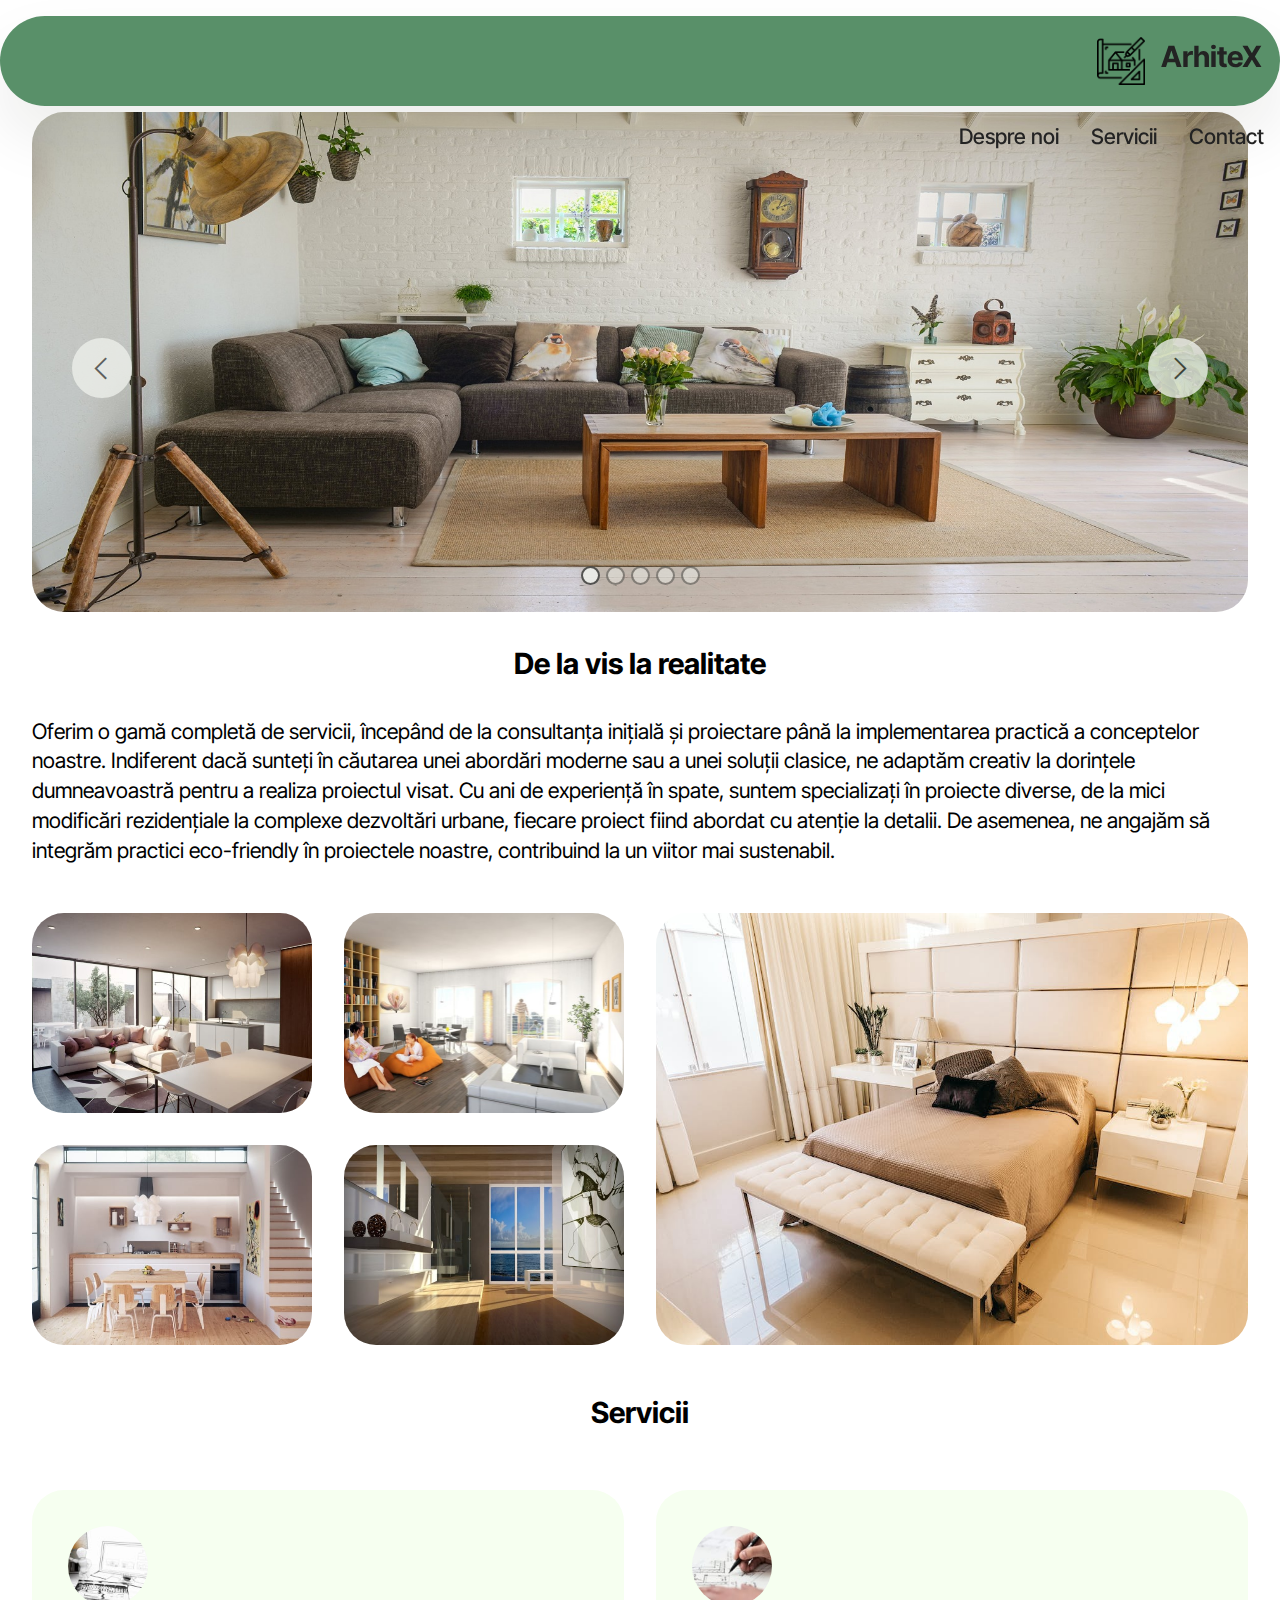
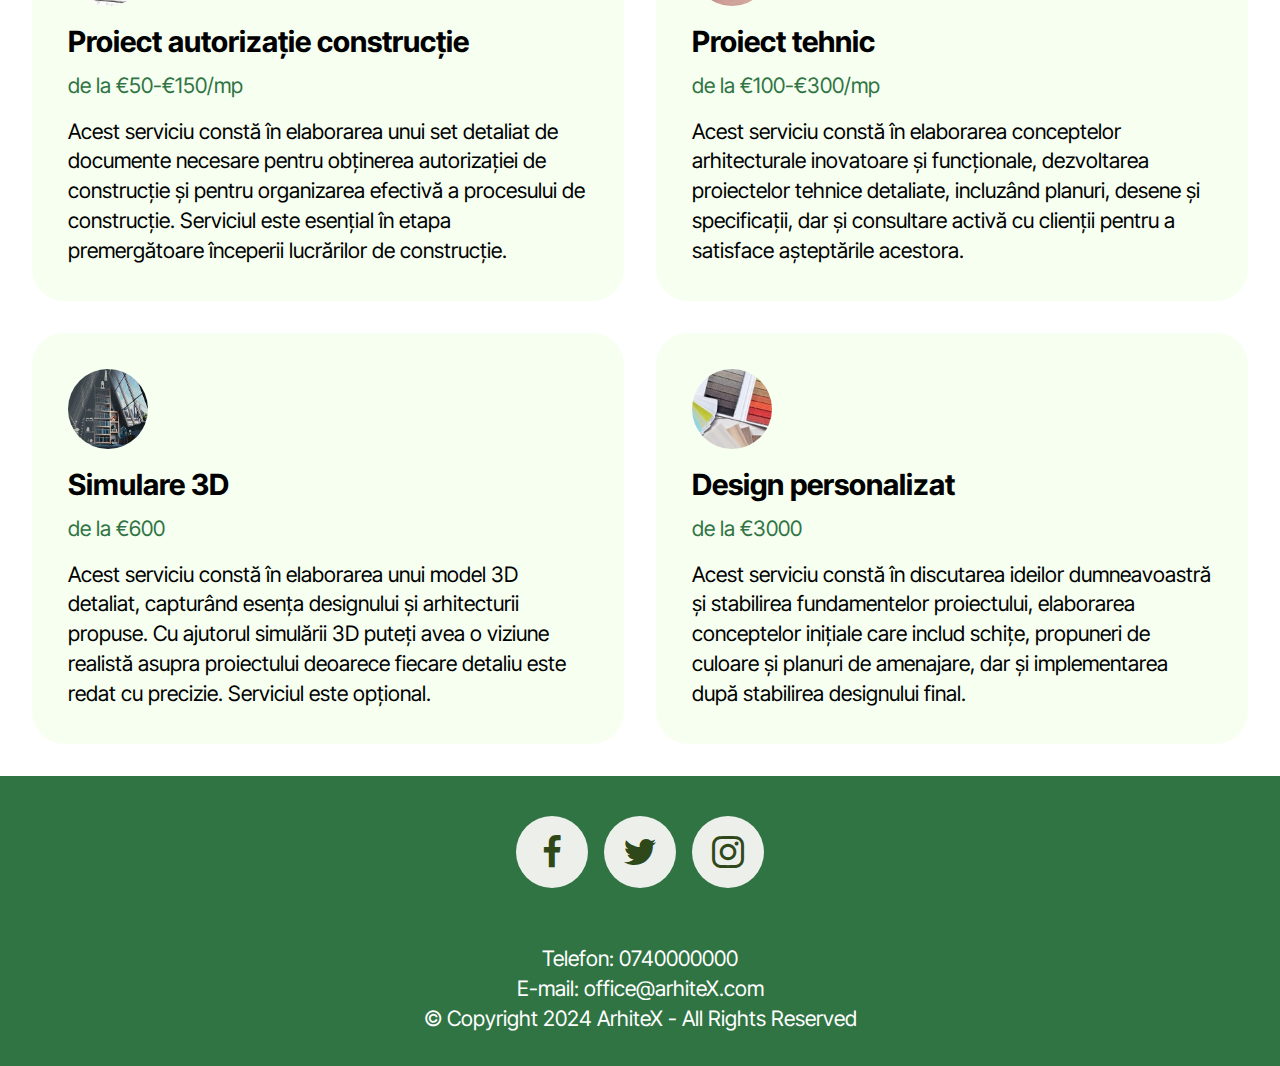
==== commit cf3bc388: "Varianta finala" ====
--- a/page1.html
+++ b/page1.html
@@ -64,11 +64,11 @@
 								style="height: 3rem"
 							/>
 						</span>
-						<div class="navbar-caption-wrap"
-							><h1 class="navbar-caption text-black text-primary display-5"
-								>ArhiteX</h1
-							></div
-						>
+						<div class="navbar-caption-wrap"></div>
+							<h1 class="navbar-caption text-black text-primary display-5">
+								ArhiteX
+							</h1>
+						</div>
 					</div>
 					<button
 						class="navbar-toggler"
@@ -293,7 +293,6 @@
 										<img
 											src="assets/images/galerie.jpg"
 											alt="Living cu bucătărie open space, cu canapea în centru și geamuri mari"
-											title=""
 											data-slide-to="0"
 											data-bs-slide-to="0"
 											class="smallImage"
@@ -307,7 +306,6 @@
 										<img
 											src="assets/images/galerie1.jpg"
 											alt="Cameră de zi cu canapea și bibliotecă"
-											title=""
 											data-slide-to="1"
 											data-bs-slide-to="1"
 											class="smallImage"
@@ -321,7 +319,6 @@
 										<img
 											src="assets/images/galerie2.jpg"
 											alt="Bucătărie preponderentă din lemn, cu o masă în mijloc"
-											title=""
 											data-slide-to="2"
 											data-bs-slide-to="2"
 											class="smallImage"
@@ -335,7 +332,6 @@
 										<img
 											src="assets/images/galerie3.jpg"
 											alt="Baie cu 2 chiuvete, duș și tablou pe perete"
-											title=""
 											data-slide-to="3"
 											data-bs-slide-to="3"
 											class="smallImage"
@@ -397,13 +393,6 @@
 									construcție. Serviciul este esențial în etapa premergătoare
 									începerii lucrărilor de construcție.
 								</p>
-								<div class="mbr-section-btn mt-auto">
-									<a
-										class="btn btn-lg btn-primary display-7"
-										href="page2.html#form02-1b"
-										>Programează o întâlnire</a
-									>
-								</div>
 							</div>
 						</div>
 					</div>
@@ -431,13 +420,6 @@
 									consultare activă cu clienții pentru a satisface așteptările
 									acestora.
 								</p>
-								<div class="mbr-section-btn mt-auto">
-									<a
-										class="btn btn-lg btn-primary display-7"
-										href="page2.html#form02-1b"
-										>Programează o întâlnire</a
-									>
-								</div>
 							</div>
 						</div>
 					</div>
@@ -463,13 +445,6 @@
 									proiectului deoarece fiecare detaliu este redat cu precizie.
 									Serviciul este opțional.
 								</p>
-								<div class="mbr-section-btn mt-auto">
-									<a
-										class="btn btn-lg btn-primary display-7"
-										href="page2.html#form02-1b"
-										>Programează o întâlnire</a
-									>
-								</div>
 							</div>
 						</div>
 					</div>
@@ -495,13 +470,6 @@
 									de amenajare, dar și implementarea după stabilirea designului
 									final.
 								</p>
-								<div class="mbr-section-btn mt-auto">
-									<a
-										class="btn btn-lg btn-primary display-7"
-										href="page2.html#form02-1b"
-										>Programează o întâlnire</a
-									>
-								</div>
 							</div>
 						</div>
 					</div>
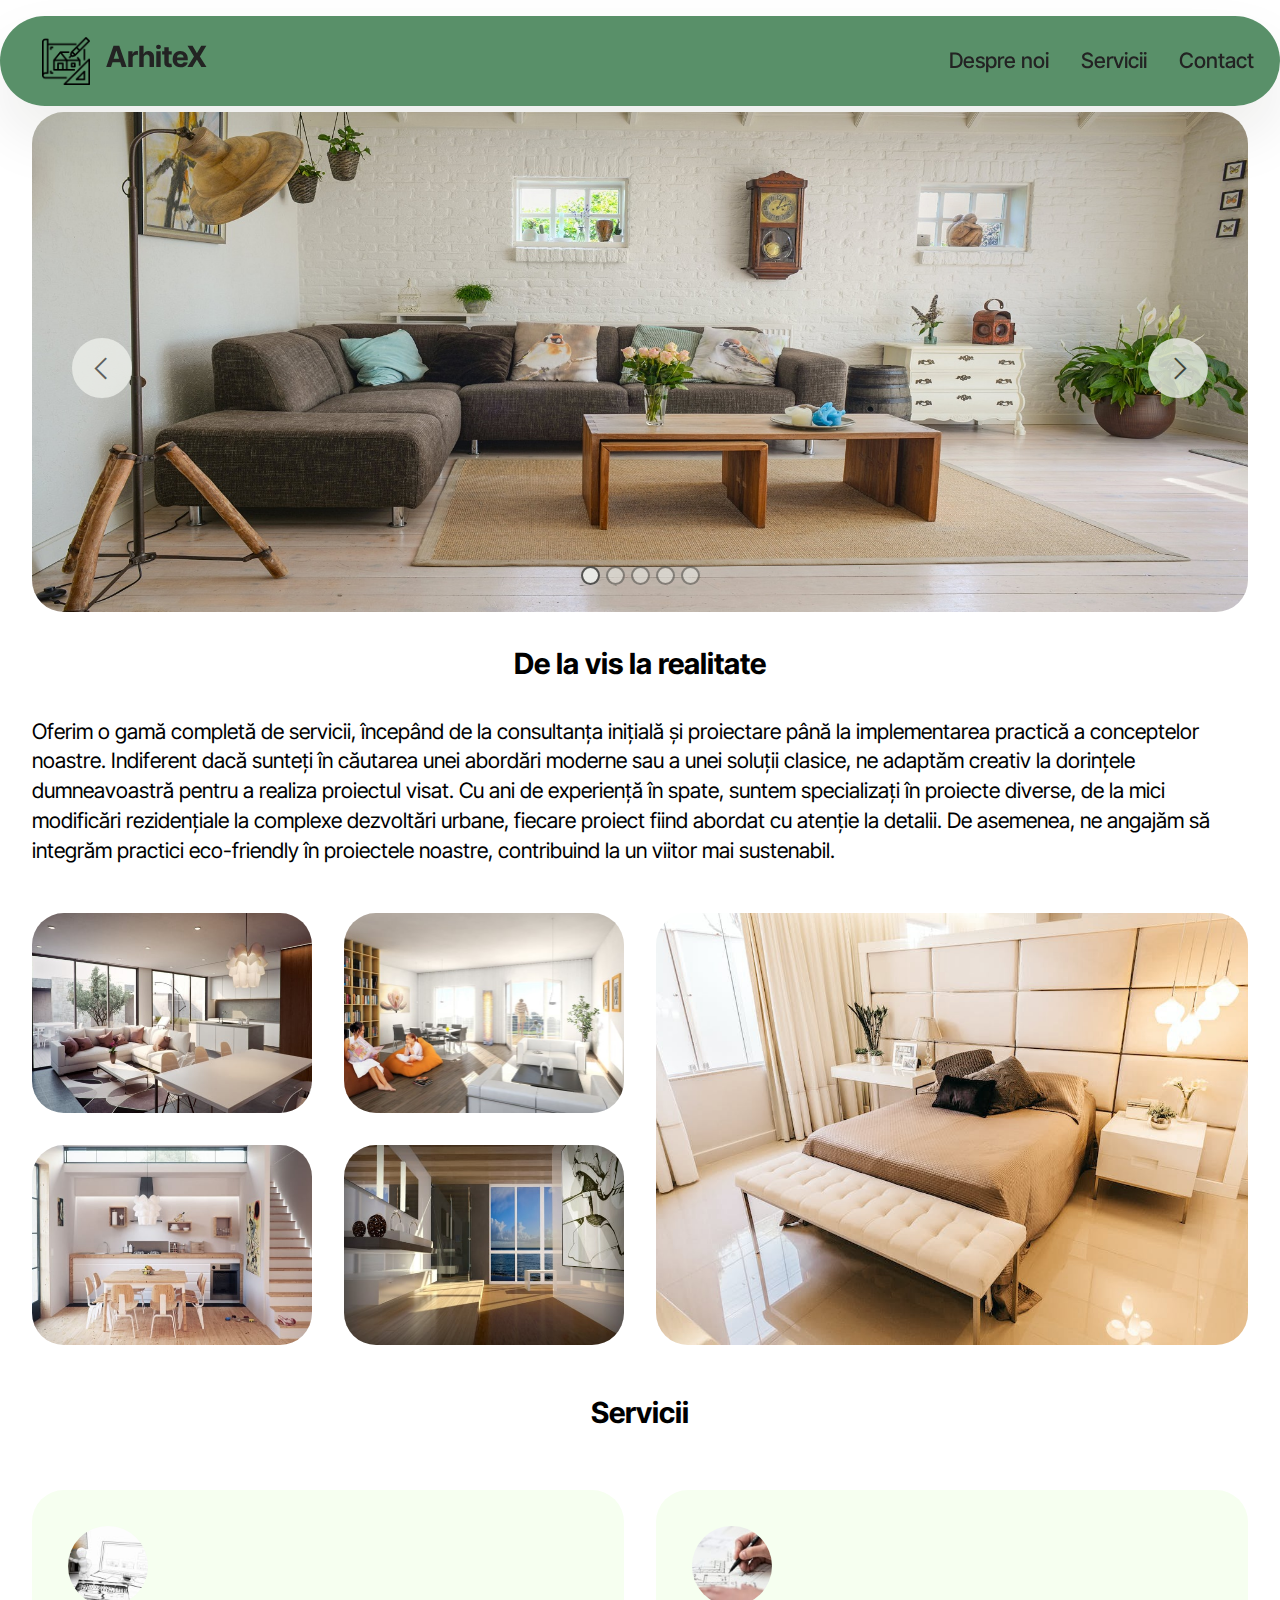
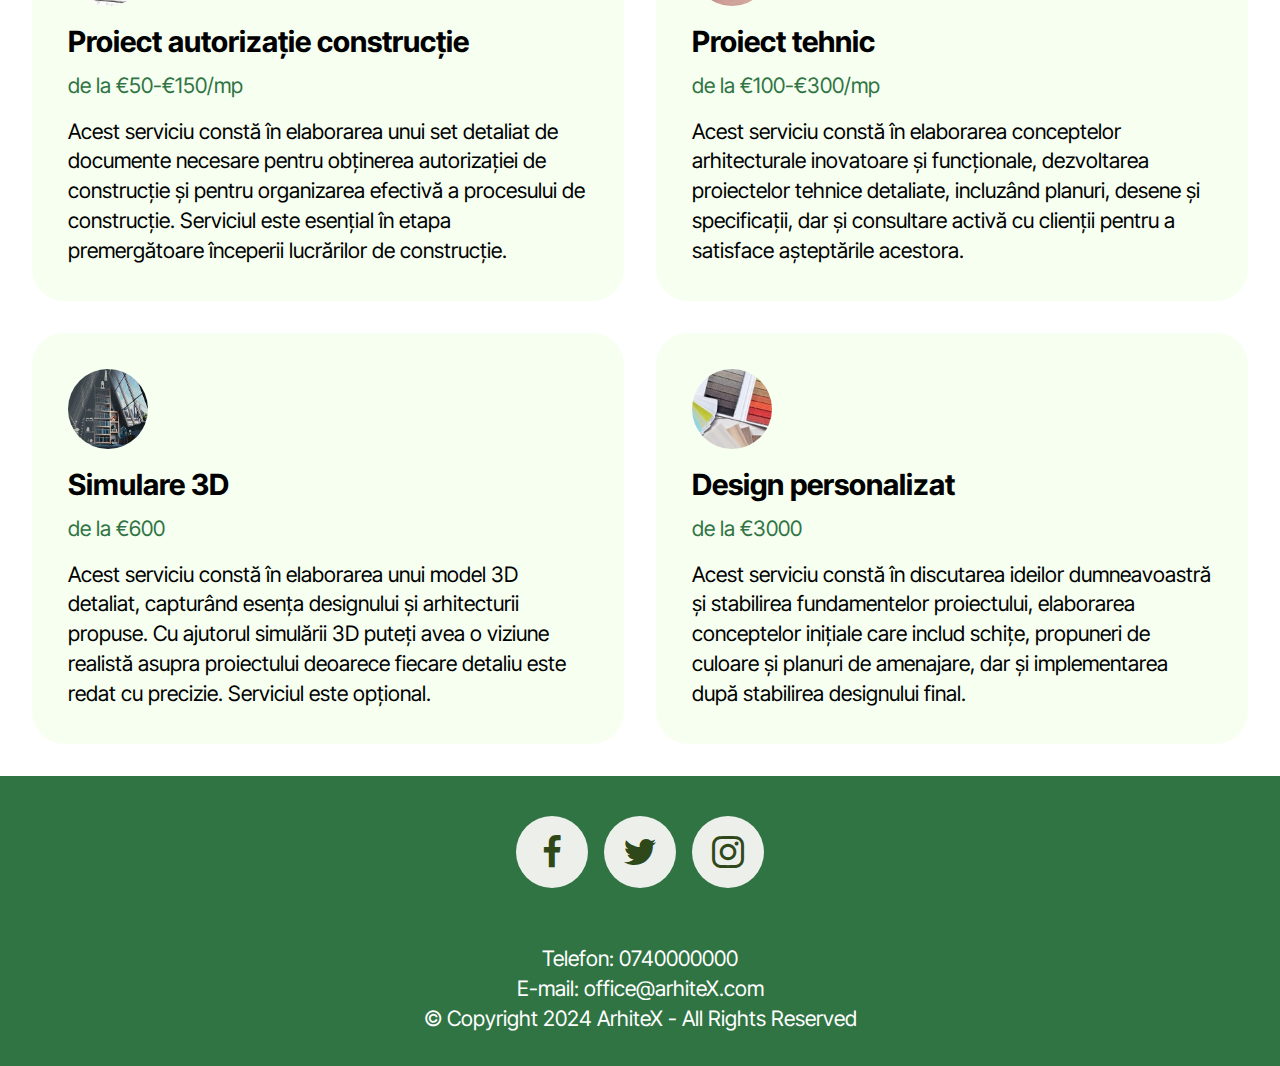
==== commit 602ca7d2: "varianta finala" ====
--- a/page1.html
+++ b/page1.html
@@ -54,7 +54,7 @@
 	</head>
 	<body>
 		<div data-bs-version="5.1" class="menu menu1 cid-u19GZ7Nw1A" id="menu01-x">
-			<nav class="navbar navbar-dropdown navbar-fixed-top navbar-expand-lg">
+            <nav class="navbar navbar-dropdown navbar-fixed-top navbar-expand-lg">
 				<div class="container">
 					<div class="navbar-brand">
 						<span class="navbar-logo">
@@ -64,7 +64,7 @@
 								style="height: 3rem"
 							/>
 						</span>
-						<div class="navbar-caption-wrap"></div>
+						<div class="navbar-caption-wrap">
 							<h1 class="navbar-caption text-black text-primary display-5">
 								ArhiteX
 							</h1>
